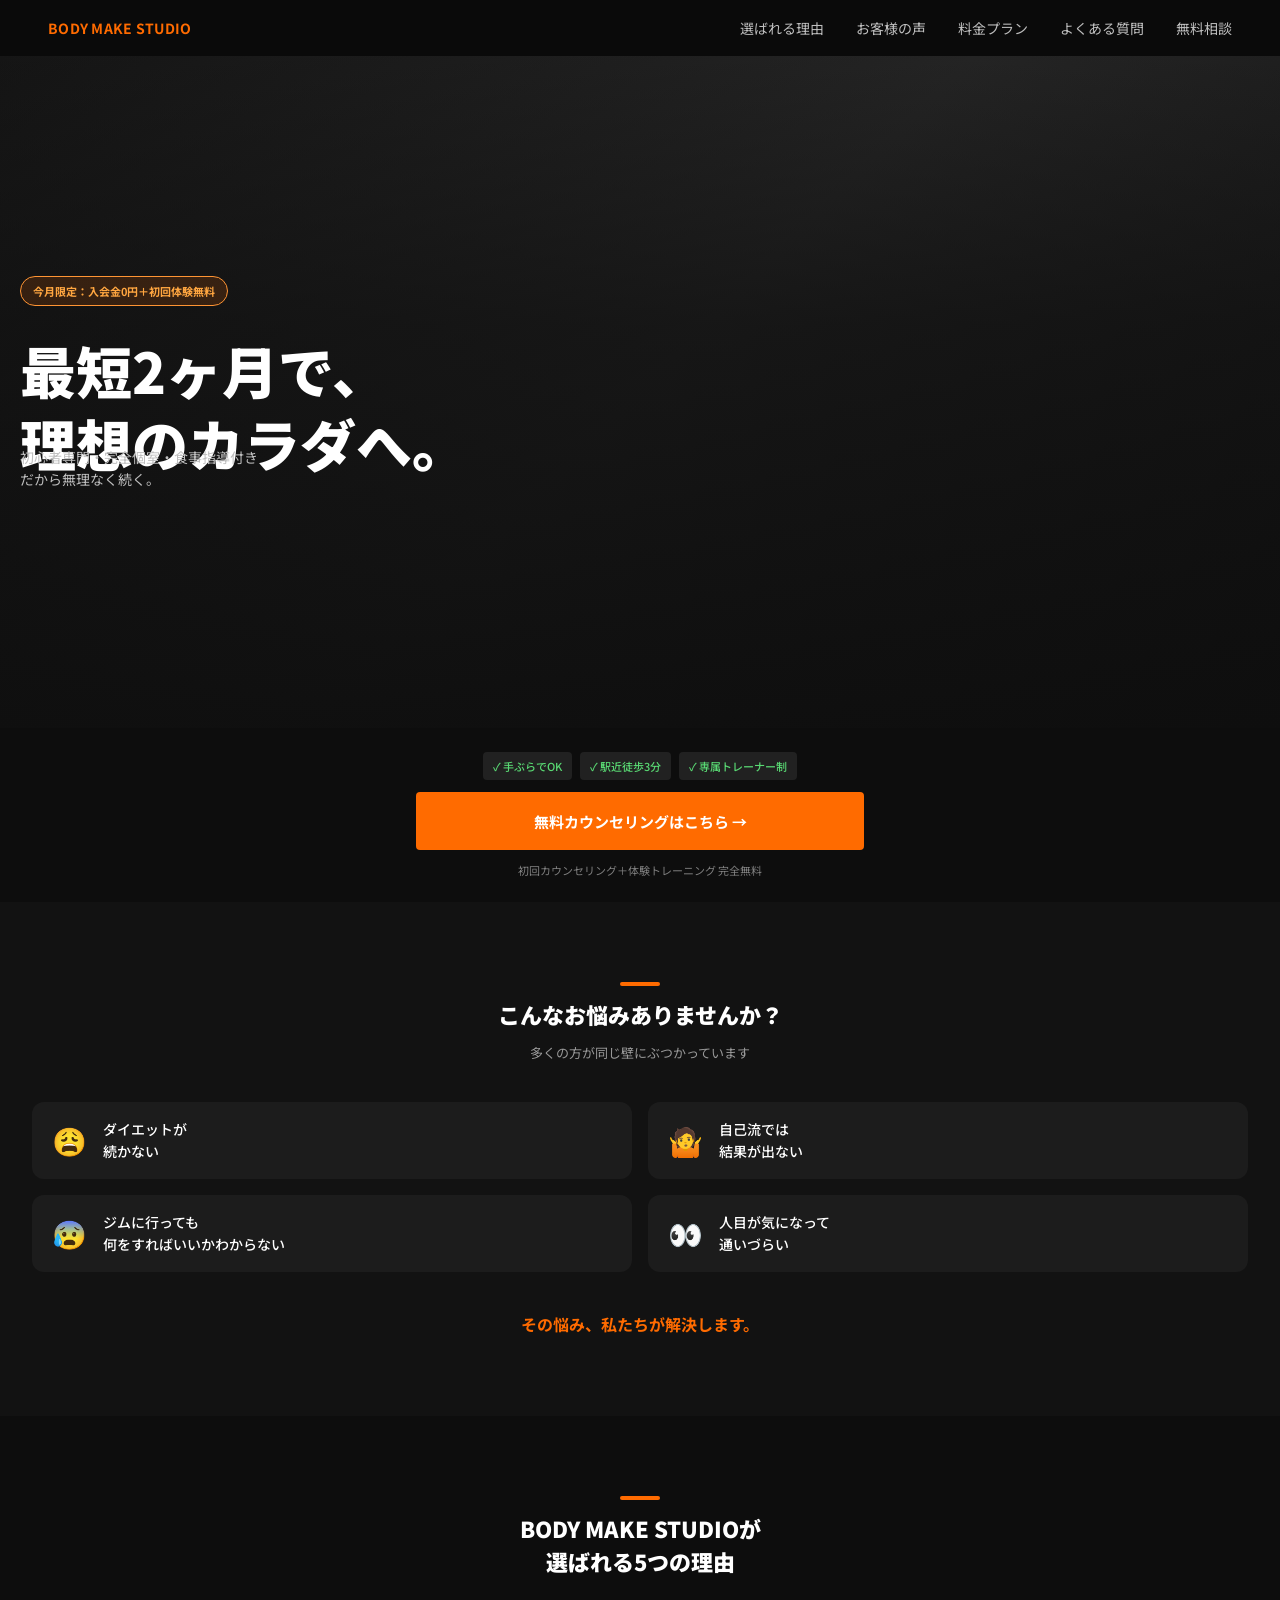
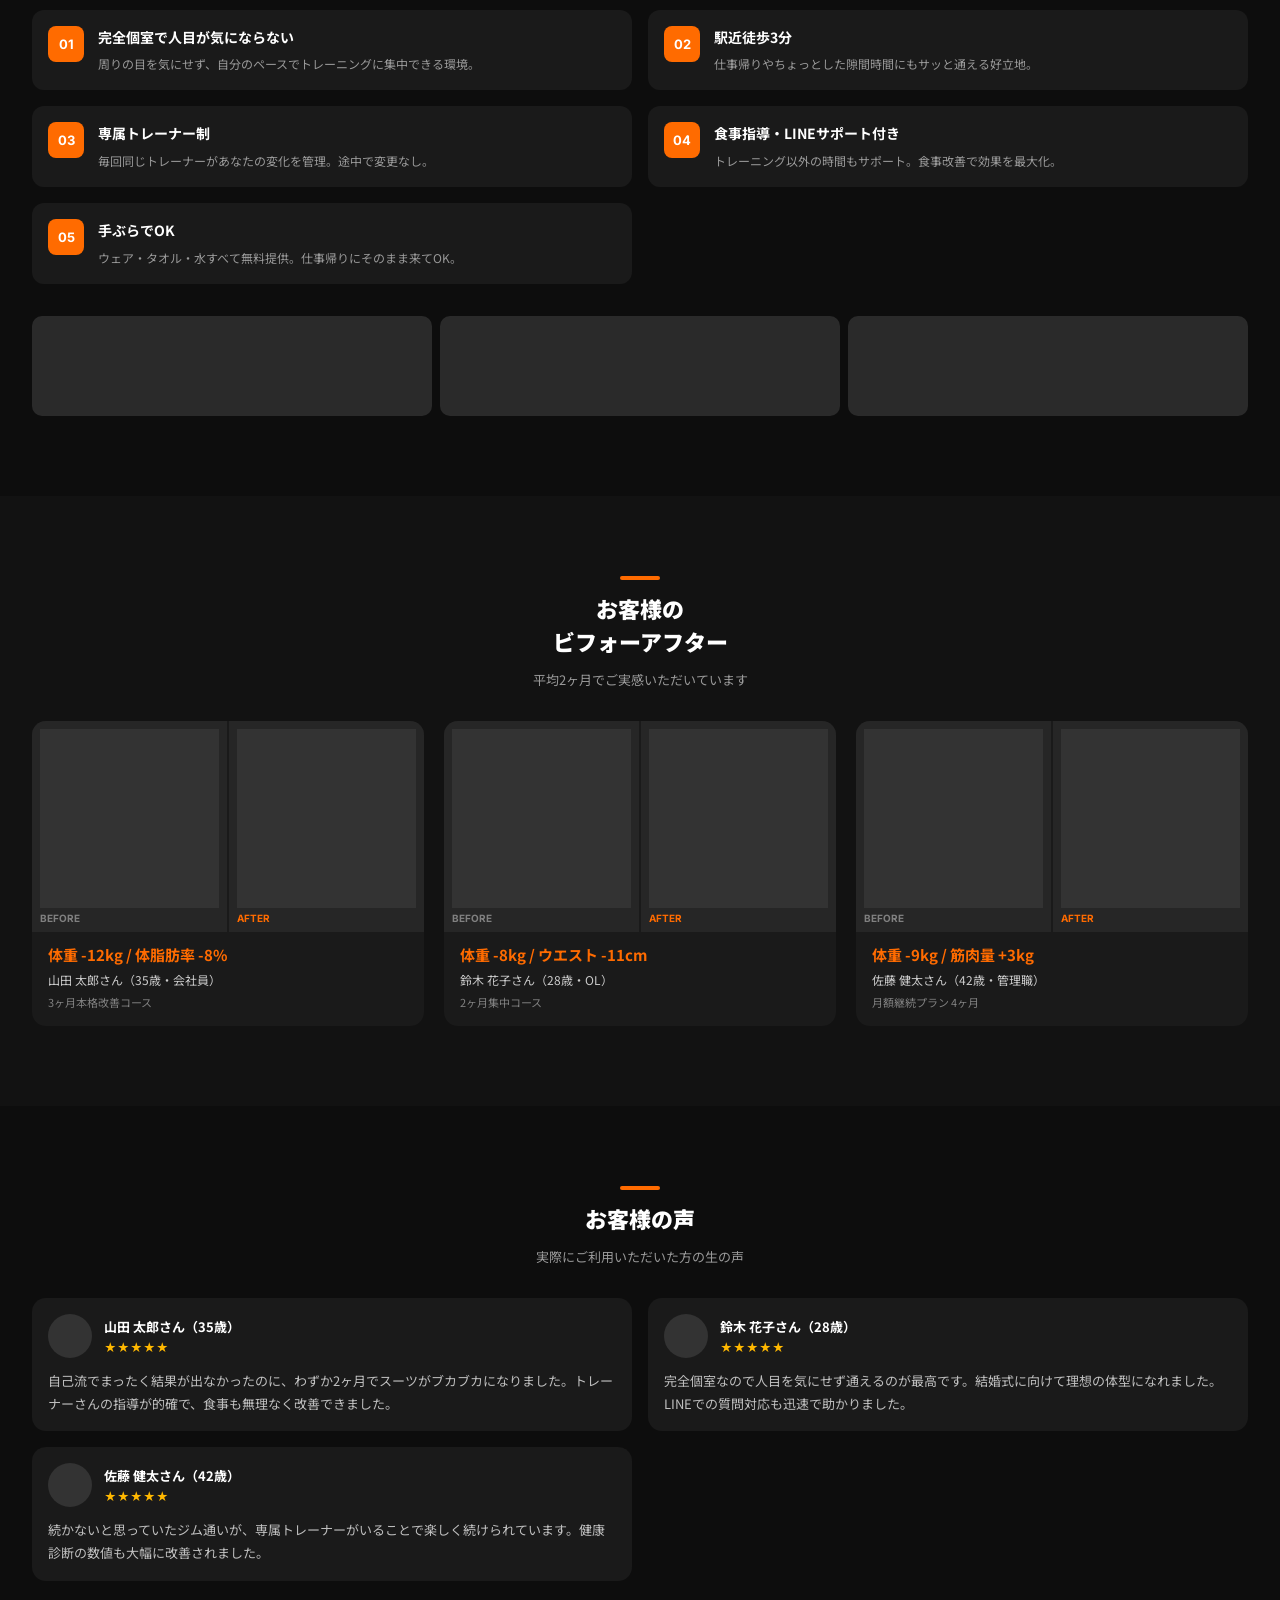
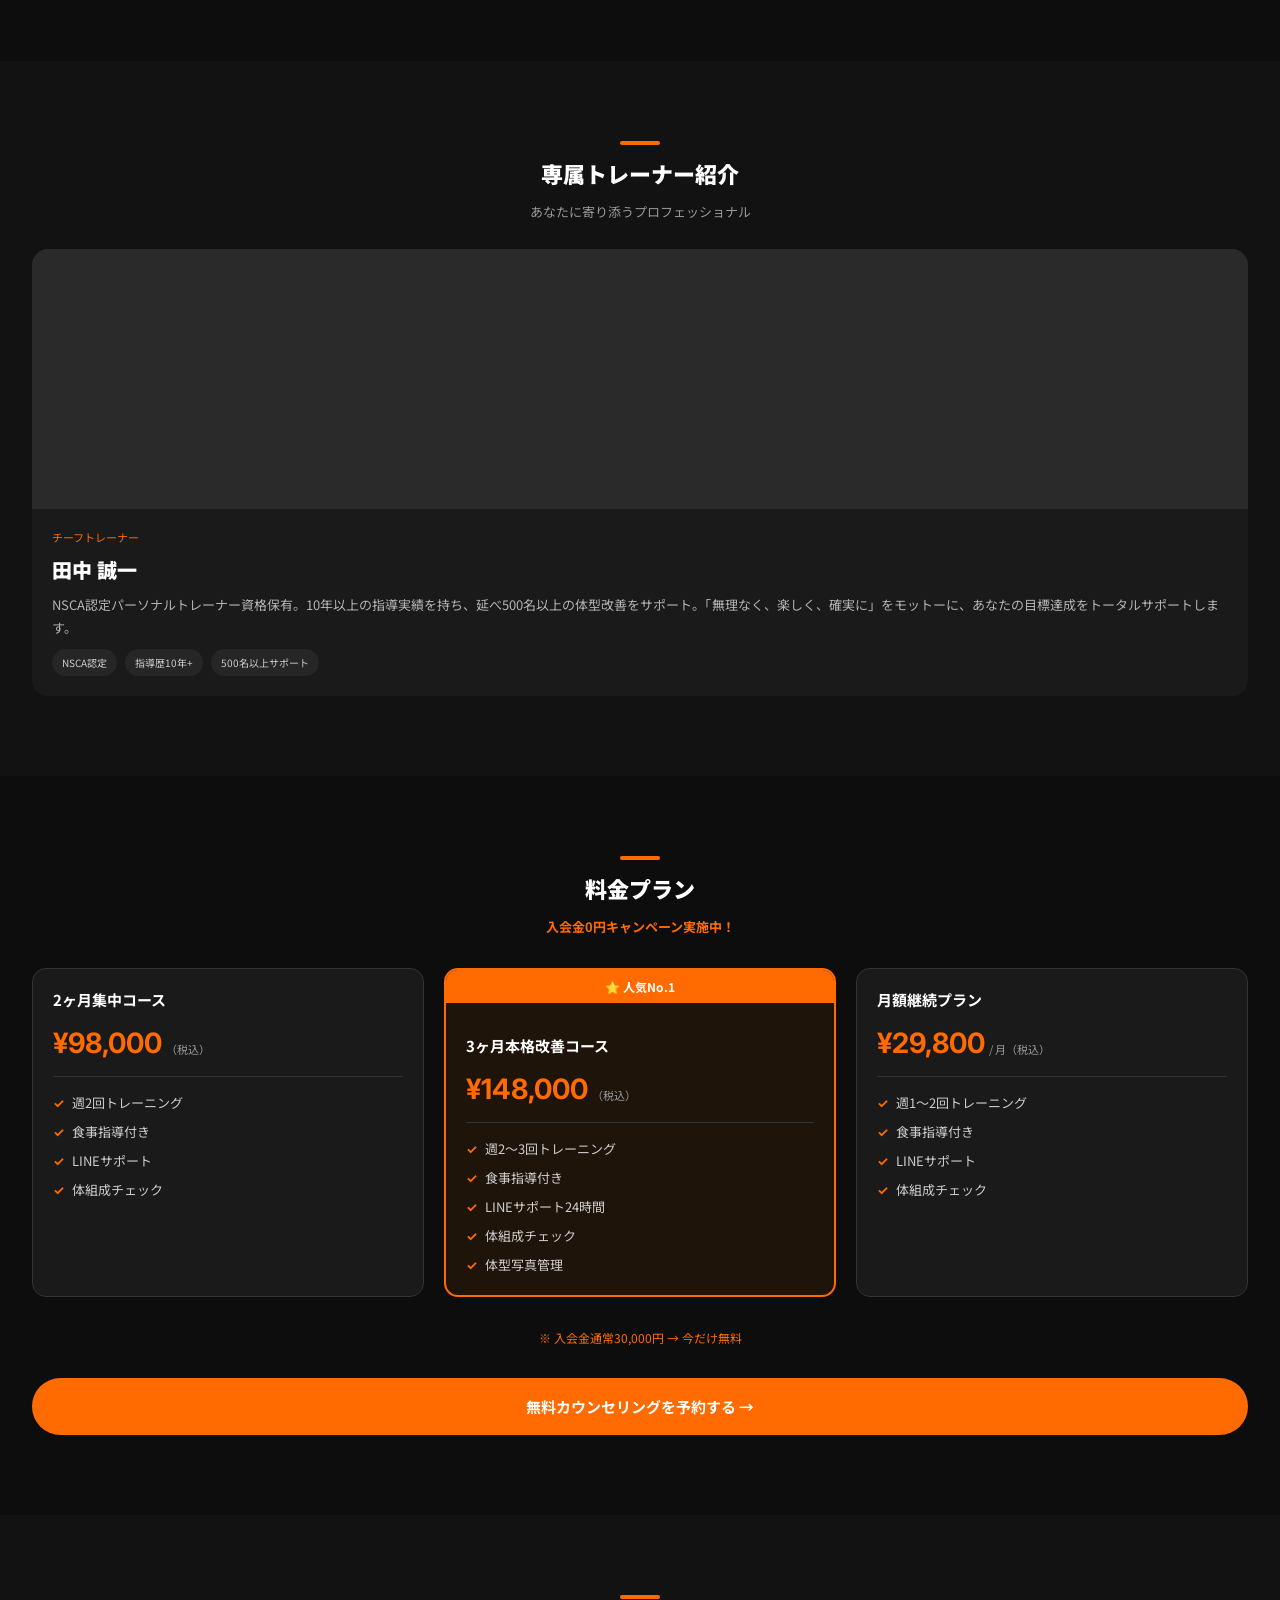
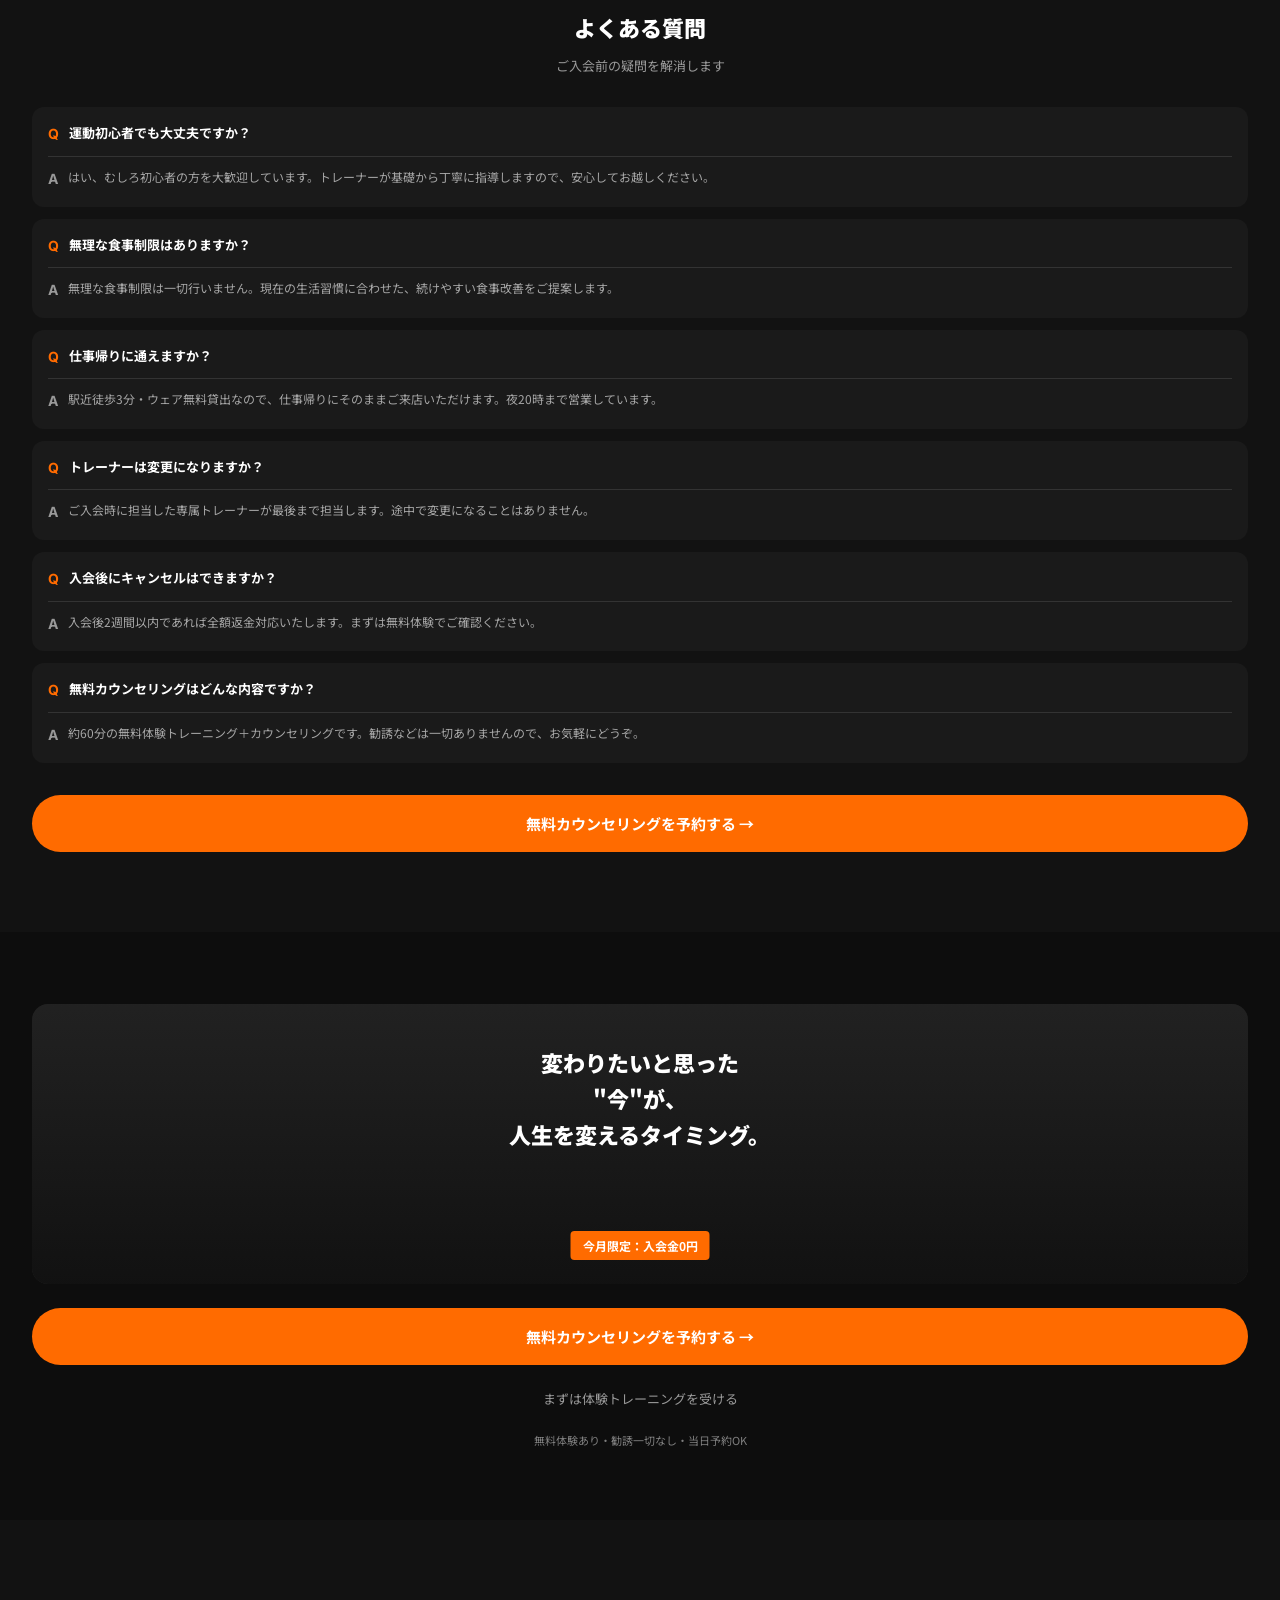
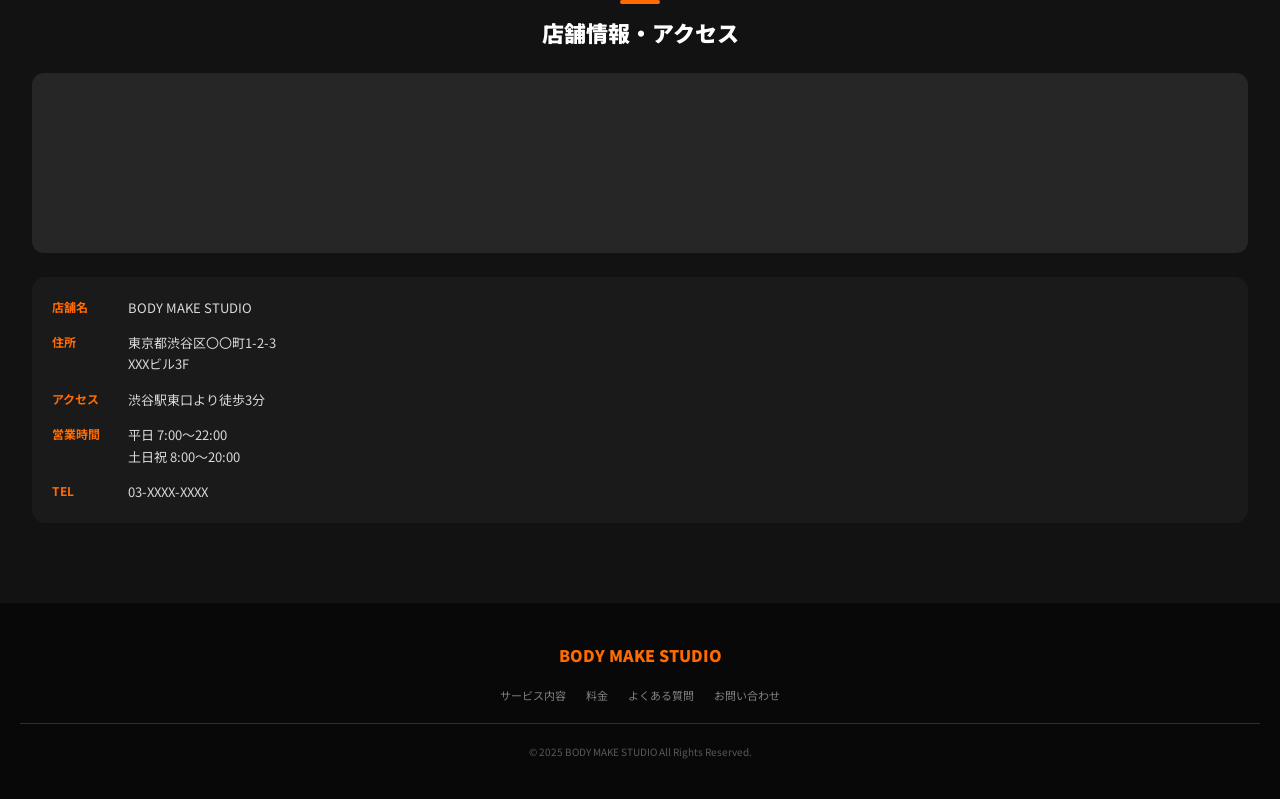
==== index.html @ 0d70e22b "新しく追加" ====
<!DOCTYPE html>
<html lang="ja">
<head>
  <meta charset="UTF-8">
  <meta name="viewport" content="width=device-width, initial-scale=1.0">
  <title>BODY MAKE STUDIO | パーソナルジム – 最短2ヶ月で理想のカラダへ</title>
  <meta name="description" content="初心者専門・完全個室パーソナルジム。最短2ヶ月で理想のカラダへ。専属トレーナー制・食事指導付き・手ぶらでOK。無料カウンセリング実施中。">
  <link rel="preconnect" href="https://fonts.googleapis.com">
  <link rel="preconnect" href="https://fonts.gstatic.com" crossorigin>
  <link href="https://fonts.googleapis.com/css2?family=Inter:wght@400;700&family=Noto+Sans+JP:wght@400;500;700;900&display=swap" rel="stylesheet">
  <link rel="stylesheet" href="css/style.css">
</head>
<body>

  <!-- ========== Header ========== -->
  <header class="header">
    <p class="header__logo">BODY MAKE STUDIO</p>
    <button class="header__hamburger js-hamburger" aria-label="メニューを開く" aria-expanded="false" aria-controls="header-nav">
      <span class="header__hamburger-line"></span>
      <span class="header__hamburger-line"></span>
      <span class="header__hamburger-line"></span>
    </button>
    <nav class="header__nav js-nav" id="header-nav" aria-label="サイトナビゲーション">
      <ul class="header__nav-list">
        <li class="header__nav-item"><a href="#reason">選ばれる理由</a></li>
        <li class="header__nav-item"><a href="#review">お客様の声</a></li>
        <li class="header__nav-item"><a href="#pricing">料金プラン</a></li>
        <li class="header__nav-item"><a href="#faq">よくある質問</a></li>
        <li class="header__nav-item"><a href="counseling.html">無料相談</a></li>
      </ul>
    </nav>
  </header>

  <main class="main">

    <!-- ========== Section 01: Hero ========== -->
    <section class="hero" aria-label="ファーストビュー">
      <div class="hero__bg hero__bg--placeholder" role="img" aria-label="トレーニング風景"></div>
      <div class="hero__overlay" aria-hidden="true"></div>
      <p class="hero__badge">
        <span class="hero__badge-text">今月限定：入会金0円＋初回体験無料</span>
      </p>
      <h1 class="hero__title">最短2ヶ月で、<br>理想のカラダへ。</h1>
      <p class="hero__subtitle">初心者専門・完全個室・食事指導付き<br>だから無理なく続く。</p>
    </section>

    <!-- Hero CTA Block -->
    <div class="hero-cta">
      <ul class="hero-cta__tags" aria-label="当ジムの特徴">
        <li class="hero-cta__tag">✓ 手ぶらでOK</li>
        <li class="hero-cta__tag">✓ 駅近徒歩3分</li>
        <li class="hero-cta__tag">✓ 専属トレーナー制</li>
      </ul>
      <a href="counseling.html" class="hero-cta__btn">無料カウンセリングはこちら →</a>
      <p class="hero-cta__note">初回カウンセリング＋体験トレーニング 完全無料</p>
    </div>

    <!-- ========== Section 02: 悩み訴求 ========== -->
    <section class="pain" id="pain" aria-labelledby="pain-title">
      <div class="section-head">
        <div class="section-head__bar" aria-hidden="true"></div>
        <h2 class="section-head__title" id="pain-title">こんなお悩みありませんか？</h2>
        <p class="section-head__subtitle">多くの方が同じ壁にぶつかっています</p>
      </div>
      <ul class="pain__cards">
        <li class="pain-card">
          <span class="pain-card__emoji" aria-hidden="true">😩</span>
          <p class="pain-card__text">ダイエットが<br>続かない</p>
        </li>
        <li class="pain-card">
          <span class="pain-card__emoji" aria-hidden="true">🤷</span>
          <p class="pain-card__text">自己流では<br>結果が出ない</p>
        </li>
        <li class="pain-card">
          <span class="pain-card__emoji" aria-hidden="true">😰</span>
          <p class="pain-card__text">ジムに行っても<br>何をすればいいかわからない</p>
        </li>
        <li class="pain-card">
          <span class="pain-card__emoji" aria-hidden="true">👀</span>
          <p class="pain-card__text">人目が気になって<br>通いづらい</p>
        </li>
      </ul>
      <p class="pain__conclusion">その悩み、私たちが解決します。</p>
    </section>

    <!-- ========== Section 03: 選ばれる理由 ========== -->
    <section class="reason" id="reason" aria-labelledby="reason-title">
      <div class="section-head">
        <div class="section-head__bar" aria-hidden="true"></div>
        <h2 class="section-head__title" id="reason-title">BODY MAKE STUDIOが<br>選ばれる5つの理由</h2>
      </div>
      <ol class="reason__cards">
        <li class="reason-card">
          <div class="reason-card__num" aria-hidden="true">
            <span class="reason-card__num-text">01</span>
          </div>
          <div class="reason-card__content">
            <h3 class="reason-card__title">完全個室で人目が気にならない</h3>
            <p class="reason-card__desc">周りの目を気にせず、自分のペースでトレーニングに集中できる環境。</p>
          </div>
        </li>
        <li class="reason-card">
          <div class="reason-card__num" aria-hidden="true">
            <span class="reason-card__num-text">02</span>
          </div>
          <div class="reason-card__content">
            <h3 class="reason-card__title">駅近徒歩3分</h3>
            <p class="reason-card__desc">仕事帰りやちょっとした隙間時間にもサッと通える好立地。</p>
          </div>
        </li>
        <li class="reason-card">
          <div class="reason-card__num" aria-hidden="true">
            <span class="reason-card__num-text">03</span>
          </div>
          <div class="reason-card__content">
            <h3 class="reason-card__title">専属トレーナー制</h3>
            <p class="reason-card__desc">毎回同じトレーナーがあなたの変化を管理。途中で変更なし。</p>
          </div>
        </li>
        <li class="reason-card">
          <div class="reason-card__num" aria-hidden="true">
            <span class="reason-card__num-text">04</span>
          </div>
          <div class="reason-card__content">
            <h3 class="reason-card__title">食事指導・LINEサポート付き</h3>
            <p class="reason-card__desc">トレーニング以外の時間もサポート。食事改善で効果を最大化。</p>
          </div>
        </li>
        <li class="reason-card">
          <div class="reason-card__num" aria-hidden="true">
            <span class="reason-card__num-text">05</span>
          </div>
          <div class="reason-card__content">
            <h3 class="reason-card__title">手ぶらでOK</h3>
            <p class="reason-card__desc">ウェア・タオル・水すべて無料提供。仕事帰りにそのまま来てOK。</p>
          </div>
        </li>
      </ol>
      <div class="reason__photos" aria-label="店内写真">
        <div class="reason__photo" role="img" aria-label="トレーニングルーム1"></div>
        <div class="reason__photo" role="img" aria-label="トレーニングルーム2"></div>
        <div class="reason__photo" role="img" aria-label="トレーニングルーム3"></div>
      </div>
    </section>

    <!-- ========== Section 04: ビフォーアフター ========== -->
    <section class="ba" id="before-after" aria-labelledby="ba-title">
      <div class="section-head">
        <div class="section-head__bar" aria-hidden="true"></div>
        <h2 class="section-head__title" id="ba-title">お客様の<br>ビフォーアフター</h2>
        <p class="section-head__subtitle">平均2ヶ月でご実感いただいています</p>
      </div>
      <ul class="ba__cards">
        <li class="ba-card">
          <div class="ba-card__images">
            <div class="ba-card__side">
              <div class="ba-card__img-placeholder" role="img" aria-label="山田さん Before"></div>
              <p class="ba-card__label ba-card__label--before">BEFORE</p>
            </div>
            <div class="ba-card__side">
              <div class="ba-card__img-placeholder" role="img" aria-label="山田さん After"></div>
              <p class="ba-card__label ba-card__label--after">AFTER</p>
            </div>
          </div>
          <div class="ba-card__info">
            <p class="ba-card__result">体重 -12kg / 体脂肪率 -8%</p>
            <p class="ba-card__name">山田 太郎さん（35歳・会社員）</p>
            <p class="ba-card__course">3ヶ月本格改善コース</p>
          </div>
        </li>
        <li class="ba-card">
          <div class="ba-card__images">
            <div class="ba-card__side">
              <div class="ba-card__img-placeholder" role="img" aria-label="鈴木さん Before"></div>
              <p class="ba-card__label ba-card__label--before">BEFORE</p>
            </div>
            <div class="ba-card__side">
              <div class="ba-card__img-placeholder" role="img" aria-label="鈴木さん After"></div>
              <p class="ba-card__label ba-card__label--after">AFTER</p>
            </div>
          </div>
          <div class="ba-card__info">
            <p class="ba-card__result">体重 -8kg / ウエスト -11cm</p>
            <p class="ba-card__name">鈴木 花子さん（28歳・OL）</p>
            <p class="ba-card__course">2ヶ月集中コース</p>
          </div>
        </li>
        <li class="ba-card">
          <div class="ba-card__images">
            <div class="ba-card__side">
              <div class="ba-card__img-placeholder" role="img" aria-label="佐藤さん Before"></div>
              <p class="ba-card__label ba-card__label--before">BEFORE</p>
            </div>
            <div class="ba-card__side">
              <div class="ba-card__img-placeholder" role="img" aria-label="佐藤さん After"></div>
              <p class="ba-card__label ba-card__label--after">AFTER</p>
            </div>
          </div>
          <div class="ba-card__info">
            <p class="ba-card__result">体重 -9kg / 筋肉量 +3kg</p>
            <p class="ba-card__name">佐藤 健太さん（42歳・管理職）</p>
            <p class="ba-card__course">月額継続プラン 4ヶ月</p>
          </div>
        </li>
      </ul>
    </section>

    <!-- ========== Section 05: お客様の声 ========== -->
    <section class="review" id="review" aria-labelledby="review-title">
      <div class="section-head">
        <div class="section-head__bar" aria-hidden="true"></div>
        <h2 class="section-head__title" id="review-title">お客様の声</h2>
        <p class="section-head__subtitle">実際にご利用いただいた方の生の声</p>
      </div>
      <ul class="review__cards">
        <li class="review-card">
          <div class="review-card__author">
            <div class="review-card__avatar" role="img" aria-label="山田さんのアバター"></div>
            <div class="review-card__name-col">
              <p class="review-card__name">山田 太郎さん（35歳）</p>
              <p class="review-card__stars" aria-label="評価5つ星">★★★★★</p>
            </div>
          </div>
          <p class="review-card__text">自己流でまったく結果が出なかったのに、わずか2ヶ月でスーツがブカブカになりました。トレーナーさんの指導が的確で、食事も無理なく改善できました。</p>
        </li>
        <li class="review-card">
          <div class="review-card__author">
            <div class="review-card__avatar" role="img" aria-label="鈴木さんのアバター"></div>
            <div class="review-card__name-col">
              <p class="review-card__name">鈴木 花子さん（28歳）</p>
              <p class="review-card__stars" aria-label="評価5つ星">★★★★★</p>
            </div>
          </div>
          <p class="review-card__text">完全個室なので人目を気にせず通えるのが最高です。結婚式に向けて理想の体型になれました。LINEでの質問対応も迅速で助かりました。</p>
        </li>
        <li class="review-card">
          <div class="review-card__author">
            <div class="review-card__avatar" role="img" aria-label="佐藤さんのアバター"></div>
            <div class="review-card__name-col">
              <p class="review-card__name">佐藤 健太さん（42歳）</p>
              <p class="review-card__stars" aria-label="評価5つ星">★★★★★</p>
            </div>
          </div>
          <p class="review-card__text">続かないと思っていたジム通いが、専属トレーナーがいることで楽しく続けられています。健康診断の数値も大幅に改善されました。</p>
        </li>
      </ul>
    </section>

    <!-- ========== Section 06: トレーナー紹介 ========== -->
    <section class="trainer" id="trainer" aria-labelledby="trainer-title">
      <div class="section-head">
        <div class="section-head__bar" aria-hidden="true"></div>
        <h2 class="section-head__title" id="trainer-title">専属トレーナー紹介</h2>
        <p class="section-head__subtitle">あなたに寄り添うプロフェッショナル</p>
      </div>
      <div class="trainer-card">
        <div class="trainer-card__photo" role="img" aria-label="チーフトレーナー田中誠一の写真"></div>
        <div class="trainer-card__info">
          <p class="trainer-card__role">チーフトレーナー</p>
          <p class="trainer-card__name">田中 誠一</p>
          <p class="trainer-card__bio">NSCA認定パーソナルトレーナー資格保有。10年以上の指導実績を持ち、延べ500名以上の体型改善をサポート。「無理なく、楽しく、確実に」をモットーに、あなたの目標達成をトータルサポートします。</p>
          <div class="trainer-card__badges">
            <span class="trainer-card__badge">NSCA認定</span>
            <span class="trainer-card__badge">指導歴10年+</span>
            <span class="trainer-card__badge">500名以上サポート</span>
          </div>
        </div>
      </div>
    </section>

    <!-- ========== Section 07: 料金プラン ========== -->
    <section class="pricing" id="pricing" aria-labelledby="pricing-title">
      <div class="section-head">
        <div class="section-head__bar" aria-hidden="true"></div>
        <h2 class="section-head__title" id="pricing-title">料金プラン</h2>
        <p class="section-head__subtitle" style="color: var(--color-accent); font-weight: 700;">入会金0円キャンペーン実施中！</p>
      </div>
      <div class="pricing__plans">

        <article class="plan-card">
          <h3 class="plan-card__title">2ヶ月集中コース</h3>
          <div class="plan-card__price-row">
            <p class="plan-card__price">¥98,000</p>
            <p class="plan-card__price-note">（税込）</p>
          </div>
          <div class="plan-card__divider" aria-hidden="true"></div>
          <ul class="plan-card__features">
            <li class="plan-card__feature">
              <span class="plan-card__feature-check" aria-hidden="true">✓</span>
              <span class="plan-card__feature-text">週2回トレーニング</span>
            </li>
            <li class="plan-card__feature">
              <span class="plan-card__feature-check" aria-hidden="true">✓</span>
              <span class="plan-card__feature-text">食事指導付き</span>
            </li>
            <li class="plan-card__feature">
              <span class="plan-card__feature-check" aria-hidden="true">✓</span>
              <span class="plan-card__feature-text">LINEサポート</span>
            </li>
            <li class="plan-card__feature">
              <span class="plan-card__feature-check" aria-hidden="true">✓</span>
              <span class="plan-card__feature-text">体組成チェック</span>
            </li>
          </ul>
        </article>

        <article class="plan-card plan-card--popular">
          <div class="plan-card__popular-badge" aria-label="人気No.1プラン">
            <p class="plan-card__popular-badge-text">⭐ 人気No.1</p>
          </div>
          <h3 class="plan-card__title">3ヶ月本格改善コース</h3>
          <div class="plan-card__price-row">
            <p class="plan-card__price">¥148,000</p>
            <p class="plan-card__price-note">（税込）</p>
          </div>
          <div class="plan-card__divider" aria-hidden="true"></div>
          <ul class="plan-card__features">
            <li class="plan-card__feature">
              <span class="plan-card__feature-check" aria-hidden="true">✓</span>
              <span class="plan-card__feature-text">週2〜3回トレーニング</span>
            </li>
            <li class="plan-card__feature">
              <span class="plan-card__feature-check" aria-hidden="true">✓</span>
              <span class="plan-card__feature-text">食事指導付き</span>
            </li>
            <li class="plan-card__feature">
              <span class="plan-card__feature-check" aria-hidden="true">✓</span>
              <span class="plan-card__feature-text">LINEサポート24時間</span>
            </li>
            <li class="plan-card__feature">
              <span class="plan-card__feature-check" aria-hidden="true">✓</span>
              <span class="plan-card__feature-text">体組成チェック</span>
            </li>
            <li class="plan-card__feature">
              <span class="plan-card__feature-check" aria-hidden="true">✓</span>
              <span class="plan-card__feature-text">体型写真管理</span>
            </li>
          </ul>
        </article>

        <article class="plan-card">
          <h3 class="plan-card__title">月額継続プラン</h3>
          <div class="plan-card__price-row">
            <p class="plan-card__price">¥29,800</p>
            <p class="plan-card__price-note">/ 月（税込）</p>
          </div>
          <div class="plan-card__divider" aria-hidden="true"></div>
          <ul class="plan-card__features">
            <li class="plan-card__feature">
              <span class="plan-card__feature-check" aria-hidden="true">✓</span>
              <span class="plan-card__feature-text">週1〜2回トレーニング</span>
            </li>
            <li class="plan-card__feature">
              <span class="plan-card__feature-check" aria-hidden="true">✓</span>
              <span class="plan-card__feature-text">食事指導付き</span>
            </li>
            <li class="plan-card__feature">
              <span class="plan-card__feature-check" aria-hidden="true">✓</span>
              <span class="plan-card__feature-text">LINEサポート</span>
            </li>
            <li class="plan-card__feature">
              <span class="plan-card__feature-check" aria-hidden="true">✓</span>
              <span class="plan-card__feature-text">体組成チェック</span>
            </li>
          </ul>
        </article>

      </div>
      <p class="pricing__note">※ 入会金通常30,000円 → 今だけ無料</p>
      <a href="counseling.html" class="btn-cta pricing__cta">無料カウンセリングを予約する →</a>
    </section>

    <!-- ========== Section 08: FAQ ========== -->
    <section class="faq" id="faq" aria-labelledby="faq-title">
      <div class="section-head">
        <div class="section-head__bar" aria-hidden="true"></div>
        <h2 class="section-head__title" id="faq-title">よくある質問</h2>
        <p class="section-head__subtitle">ご入会前の疑問を解消します</p>
      </div>
      <dl class="faq__list">
        <div class="faq-item">
          <dt class="faq-item__q-row">
            <span class="faq-item__q-label" aria-hidden="true">Q</span>
            <span class="faq-item__q-text">運動初心者でも大丈夫ですか？</span>
          </dt>
          <div class="faq-item__divider" aria-hidden="true"></div>
          <dd class="faq-item__a-row">
            <span class="faq-item__a-label" aria-hidden="true">A</span>
            <span class="faq-item__a-text">はい、むしろ初心者の方を大歓迎しています。トレーナーが基礎から丁寧に指導しますので、安心してお越しください。</span>
          </dd>
        </div>
        <div class="faq-item">
          <dt class="faq-item__q-row">
            <span class="faq-item__q-label" aria-hidden="true">Q</span>
            <span class="faq-item__q-text">無理な食事制限はありますか？</span>
          </dt>
          <div class="faq-item__divider" aria-hidden="true"></div>
          <dd class="faq-item__a-row">
            <span class="faq-item__a-label" aria-hidden="true">A</span>
            <span class="faq-item__a-text">無理な食事制限は一切行いません。現在の生活習慣に合わせた、続けやすい食事改善をご提案します。</span>
          </dd>
        </div>
        <div class="faq-item">
          <dt class="faq-item__q-row">
            <span class="faq-item__q-label" aria-hidden="true">Q</span>
            <span class="faq-item__q-text">仕事帰りに通えますか？</span>
          </dt>
          <div class="faq-item__divider" aria-hidden="true"></div>
          <dd class="faq-item__a-row">
            <span class="faq-item__a-label" aria-hidden="true">A</span>
            <span class="faq-item__a-text">駅近徒歩3分・ウェア無料貸出なので、仕事帰りにそのままご来店いただけます。夜20時まで営業しています。</span>
          </dd>
        </div>
        <div class="faq-item">
          <dt class="faq-item__q-row">
            <span class="faq-item__q-label" aria-hidden="true">Q</span>
            <span class="faq-item__q-text">トレーナーは変更になりますか？</span>
          </dt>
          <div class="faq-item__divider" aria-hidden="true"></div>
          <dd class="faq-item__a-row">
            <span class="faq-item__a-label" aria-hidden="true">A</span>
            <span class="faq-item__a-text">ご入会時に担当した専属トレーナーが最後まで担当します。途中で変更になることはありません。</span>
          </dd>
        </div>
        <div class="faq-item">
          <dt class="faq-item__q-row">
            <span class="faq-item__q-label" aria-hidden="true">Q</span>
            <span class="faq-item__q-text">入会後にキャンセルはできますか？</span>
          </dt>
          <div class="faq-item__divider" aria-hidden="true"></div>
          <dd class="faq-item__a-row">
            <span class="faq-item__a-label" aria-hidden="true">A</span>
            <span class="faq-item__a-text">入会後2週間以内であれば全額返金対応いたします。まずは無料体験でご確認ください。</span>
          </dd>
        </div>
        <div class="faq-item">
          <dt class="faq-item__q-row">
            <span class="faq-item__q-label" aria-hidden="true">Q</span>
            <span class="faq-item__q-text">無料カウンセリングはどんな内容ですか？</span>
          </dt>
          <div class="faq-item__divider" aria-hidden="true"></div>
          <dd class="faq-item__a-row">
            <span class="faq-item__a-label" aria-hidden="true">A</span>
            <span class="faq-item__a-text">約60分の無料体験トレーニング＋カウンセリングです。勧誘などは一切ありませんので、お気軽にどうぞ。</span>
          </dd>
        </div>
      </dl>
      <a href="counseling.html" class="btn-cta faq__cta">無料カウンセリングを予約する →</a>
    </section>

    <!-- ========== Section 09: 最終CTA ========== -->
    <section class="final-cta" aria-label="最終CTA">
      <div class="final-cta__bg">
        <div class="final-cta__bg-overlay" aria-hidden="true"></div>
        <h2 class="final-cta__headline">変わりたいと思った<br>"今"が、<br>人生を変えるタイミング。</h2>
        <p class="final-cta__urgency">今月限定：入会金0円</p>
      </div>
      <a href="counseling.html" class="btn-cta">無料カウンセリングを予約する →</a>
      <p class="final-cta__sub">まずは体験トレーニングを受ける</p>
      <p class="final-cta__note">無料体験あり・勧誘一切なし・当日予約OK</p>
    </section>

    <!-- ========== Section 10: 店舗情報 ========== -->
    <section class="store" id="access" aria-labelledby="store-title">
      <div class="section-head">
        <div class="section-head__bar" aria-hidden="true"></div>
        <h2 class="section-head__title" id="store-title">店舗情報・アクセス</h2>
      </div>
      <div class="store__map" role="img" aria-label="地図（準備中）"></div>
      <dl class="store__info-card">
        <div class="store__info-row">
          <dt class="store__info-label">店舗名</dt>
          <dd class="store__info-value">BODY MAKE STUDIO</dd>
        </div>
        <div class="store__info-row">
          <dt class="store__info-label">住所</dt>
          <dd class="store__info-value">東京都渋谷区〇〇町1-2-3<br>XXXビル3F</dd>
        </div>
        <div class="store__info-row">
          <dt class="store__info-label">アクセス</dt>
          <dd class="store__info-value">渋谷駅東口より徒歩3分</dd>
        </div>
        <div class="store__info-row">
          <dt class="store__info-label">営業時間</dt>
          <dd class="store__info-value">平日 7:00〜22:00<br>土日祝 8:00〜20:00</dd>
        </div>
        <div class="store__info-row">
          <dt class="store__info-label">TEL</dt>
          <dd class="store__info-value"><a href="tel:03XXXXXXXX" style="color: inherit;">03-XXXX-XXXX</a></dd>
        </div>
      </dl>
    </section>

  </main>

  <!-- ========== Footer ========== -->
  <footer class="footer">
    <p class="footer__logo">BODY MAKE STUDIO</p>
    <nav class="footer__nav" aria-label="フッターナビゲーション">
      <a href="#reason" class="footer__nav-item">サービス内容</a>
      <a href="#pricing" class="footer__nav-item">料金</a>
      <a href="#faq" class="footer__nav-item">よくある質問</a>
      <a href="counseling.html" class="footer__nav-item">お問い合わせ</a>
    </nav>
    <div class="footer__divider" aria-hidden="true"></div>
    <p class="footer__copy">© 2025 BODY MAKE STUDIO All Rights Reserved.</p>
  </footer>

  <!-- Floating CTA (SP only) -->
  <div class="floating-cta" aria-label="無料カウンセリング予約">
    <a href="counseling.html" class="floating-cta__btn">無料カウンセリングを予約する →</a>
    <p class="floating-cta__note">完全無料・勧誘なし・当日予約OK</p>
  </div>

  <script src="js/main.js"></script>
</body>
</html>
---- css/style.css ----
@import url('https://fonts.googleapis.com/css2?family=Inter:wght@400;700&family=Noto+Sans+JP:wght@400;500;700;900&display=swap');

/* ========================================
   Variables
======================================== */
:root {
  --color-bg-primary: #121212;
  --color-bg-secondary: #0d0d0d;
  --color-bg-header: #0a0a0a;
  --color-bg-card: #1a1a1a;
  --color-bg-card-alt: #1c1c1c;
  --color-accent: #ff6b00;
  --color-accent-hover: #e55f00;
  --color-accent-light: #ff9433;
  --color-accent-pale: rgba(255, 107, 0, 0.15);
  --color-text-primary: #ffffff;
  --color-text-secondary: #bfbfbf;
  --color-text-muted: #999999;
  --color-text-dark: #808080;
  --color-text-accent-warm: #ffa640;
  --color-success: #59d973;
  --color-star: #ffb800;
  --color-border: #333333;
  --color-border-subtle: #2e2e2e;

  --font-ja: 'Noto Sans JP', sans-serif;
  --font-en: 'Inter', sans-serif;

  --radius-sm: 4px;
  --radius-md: 8px;
  --radius-lg: 12px;
  --radius-xl: 14px;
  --radius-2xl: 16px;
  --radius-full: 50px;

  --section-py: 4rem;
  --section-px: 1.25rem;
}

/* ========================================
   Reset & Base
======================================== */
*, *::before, *::after {
  box-sizing: border-box;
  margin: 0;
  padding: 0;
}

html {
  font-size: 16px;
  scroll-behavior: smooth;
}

body {
  font-family: var(--font-ja);
  background-color: var(--color-bg-primary);
  color: var(--color-text-primary);
  -webkit-font-smoothing: antialiased;
  overflow-x: hidden;
  /* room for floating CTA on mobile */
  padding-bottom: 5rem;
}

img {
  max-width: 100%;
  height: auto;
  display: block;
}

a {
  color: inherit;
  text-decoration: none;
}

ul, ol {
  list-style: none;
}

/* ========================================
   Section Head (共通)
======================================== */
.section-head {
  display: flex;
  flex-direction: column;
  align-items: center;
  gap: 0.75rem;
  text-align: center;
  width: 100%;
}

.section-head__bar {
  width: 2.5rem;
  height: 4px;
  background-color: var(--color-accent);
  border-radius: 2px;
}

.section-head__title {
  font-size: 1.375rem;
  font-weight: 900;
  color: var(--color-text-primary);
  line-height: 1.5;
}

.section-head__subtitle {
  font-size: 0.8125rem;
  font-weight: 400;
  color: var(--color-text-muted);
}

/* ========================================
   CTA Button (共通)
======================================== */
.btn-cta {
  display: flex;
  align-items: center;
  justify-content: center;
  width: 100%;
  padding: 1.125rem 1.25rem;
  background-color: var(--color-accent);
  border-radius: var(--radius-full);
  border: none;
  font-family: var(--font-ja);
  font-size: 0.9375rem;
  font-weight: 700;
  color: var(--color-text-primary);
  cursor: pointer;
  transition: background-color 0.2s;
  text-align: center;
}

.btn-cta:hover {
  background-color: var(--color-accent-hover);
}

/* ========================================
   Header
======================================== */
.header {
  position: fixed;
  top: 0;
  left: 0;
  width: 100%;
  height: 3.5rem;
  background-color: var(--color-bg-header);
  display: flex;
  align-items: center;
  justify-content: space-between;
  padding: 0 1.25rem;
  z-index: 100;
}

.header__logo {
  font-size: 0.875rem;
  font-weight: 700;
  color: var(--color-accent);
  letter-spacing: 0.02em;
}

.header__hamburger {
  display: flex;
  flex-direction: column;
  gap: 5px;
  cursor: pointer;
  background: none;
  border: none;
  padding: 0.25rem;
}

.header__hamburger-line {
  width: 1.375rem;
  height: 2px;
  background-color: #d9d9d9;
  border-radius: 1px;
  transition: transform 0.3s, opacity 0.3s;
  display: block;
}

.header__hamburger.is-open .header__hamburger-line:nth-child(1) {
  transform: translateY(7px) rotate(45deg);
}

.header__hamburger.is-open .header__hamburger-line:nth-child(2) {
  opacity: 0;
}

.header__hamburger.is-open .header__hamburger-line:nth-child(3) {
  transform: translateY(-7px) rotate(-45deg);
}

.header__nav {
  position: fixed;
  top: 3.5rem;
  left: 0;
  width: 100%;
  background-color: var(--color-bg-header);
  padding: 1.5rem 1.25rem;
  transform: translateY(-110%);
  transition: transform 0.3s ease;
  z-index: 99;
}

.header__nav.is-open {
  transform: translateY(0);
}

.header__nav-list {
  display: flex;
  flex-direction: column;
  gap: 0;
}

.header__nav-item a {
  font-size: 0.9375rem;
  color: var(--color-text-secondary);
  display: block;
  padding: 0.875rem 0;
  border-bottom: 1px solid var(--color-border);
}

/* ========================================
   Main offset
======================================== */
.main {
  padding-top: 3.5rem;
}

/* ========================================
   Hero
======================================== */
.hero {
  position: relative;
  height: 32.5rem;
  overflow: hidden;
}

.hero__bg {
  position: absolute;
  inset: 0;
  width: 100%;
  height: 100%;
  object-fit: cover;
}

.hero__bg--placeholder {
  background: linear-gradient(135deg, #1a1a1a 0%, #2d2d2d 50%, #1a1a1a 100%);
}

.hero__overlay {
  position: absolute;
  inset: 0;
  background: linear-gradient(
    to bottom,
    rgba(0, 0, 0, 0.2) 0%,
    rgba(13, 13, 13, 0.7) 40%,
    rgba(13, 13, 13, 0.92) 100%
  );
}

.hero__badge {
  position: absolute;
  top: 13.75rem;
  left: 1.25rem;
  display: inline-flex;
  align-items: center;
  padding: 0.375rem 0.75rem;
  background-color: var(--color-accent-pale);
  border: 1px solid var(--color-accent-light);
  border-radius: 100px;
}

.hero__badge-text {
  font-size: 0.6875rem;
  font-weight: 700;
  color: var(--color-text-accent-warm);
  white-space: nowrap;
}

.hero__title {
  position: absolute;
  top: 17.375rem;
  left: 1.25rem;
  font-size: 2.25rem;
  font-weight: 900;
  line-height: 1.3;
  color: var(--color-text-primary);
}

.hero__subtitle {
  position: absolute;
  top: 24.375rem;
  left: 1.25rem;
  font-size: 0.875rem;
  font-weight: 400;
  line-height: 1.6;
  color: #bfbfbf;
}

/* ========================================
   Hero CTA Block
======================================== */
.hero-cta {
  background-color: var(--color-bg-secondary);
  padding: 1.5rem 1.25rem;
  display: flex;
  flex-direction: column;
  align-items: center;
  gap: 0.75rem;
}

.hero-cta__tags {
  display: flex;
  gap: 0.5rem;
  flex-wrap: wrap;
  justify-content: center;
}

.hero-cta__tag {
  background-color: #212121;
  padding: 0.375rem 0.625rem;
  border-radius: var(--radius-sm);
  font-size: 0.6875rem;
  font-weight: 500;
  color: var(--color-success);
  white-space: nowrap;
}

.hero-cta__btn {
  display: flex;
  align-items: center;
  justify-content: center;
  width: 100%;
  height: 3.625rem;
  background-color: var(--color-accent);
  border-radius: var(--radius-sm);
  font-size: 0.9375rem;
  font-weight: 700;
  color: var(--color-text-primary);
  transition: background-color 0.2s;
}

.hero-cta__btn:hover {
  background-color: var(--color-accent-hover);
}

.hero-cta__note {
  font-size: 0.6875rem;
  font-weight: 400;
  color: var(--color-text-dark);
  text-align: center;
}

/* ========================================
   Section: 悩み訴求
======================================== */
.pain {
  background-color: var(--color-bg-primary);
  padding: var(--section-py) var(--section-px);
  display: flex;
  flex-direction: column;
  align-items: center;
  gap: 2.5rem;
}

.pain__cards {
  display: flex;
  flex-direction: column;
  gap: 0.75rem;
  width: 100%;
}

.pain-card {
  display: flex;
  align-items: center;
  gap: 1rem;
  background-color: var(--color-bg-card-alt);
  padding: 1rem 1.25rem;
  border-radius: var(--radius-lg);
}

.pain-card__emoji {
  font-size: 1.75rem;
  flex-shrink: 0;
  line-height: 1;
}

.pain-card__text {
  font-size: 0.875rem;
  font-weight: 500;
  line-height: 1.6;
  color: var(--color-text-primary);
}

.pain__conclusion {
  font-size: 1rem;
  font-weight: 700;
  color: var(--color-accent);
  text-align: center;
  width: 100%;
}

/* ========================================
   Section: 選ばれる理由
======================================== */
.reason {
  background-color: var(--color-bg-secondary);
  padding: var(--section-py) var(--section-px);
  display: flex;
  flex-direction: column;
  align-items: center;
  gap: 2rem;
}

.reason__cards {
  display: flex;
  flex-direction: column;
  gap: 1rem;
  width: 100%;
}

.reason-card {
  display: flex;
  gap: 0.875rem;
  align-items: flex-start;
  background-color: var(--color-bg-card);
  padding: 1rem;
  border-radius: var(--radius-lg);
}

.reason-card__num {
  width: 2.25rem;
  height: 2.25rem;
  background-color: var(--color-accent);
  border-radius: var(--radius-md);
  flex-shrink: 0;
  display: flex;
  align-items: center;
  justify-content: center;
}

.reason-card__num-text {
  font-family: var(--font-en);
  font-size: 0.8125rem;
  font-weight: 700;
  color: var(--color-text-primary);
}

.reason-card__content {
  flex: 1;
  min-width: 0;
  display: flex;
  flex-direction: column;
  gap: 0.375rem;
}

.reason-card__title {
  font-size: 0.875rem;
  font-weight: 700;
  color: var(--color-text-primary);
  line-height: 1.6;
}

.reason-card__desc {
  font-size: 0.75rem;
  font-weight: 400;
  color: var(--color-text-muted);
  line-height: 1.7;
}

.reason__photos {
  display: flex;
  gap: 0.5rem;
  width: 100%;
}

.reason__photo {
  flex: 1;
  height: 6.25rem;
  border-radius: 0.625rem;
  background-color: #2a2a2a;
  overflow: hidden;
}

.reason__photo img {
  width: 100%;
  height: 100%;
  object-fit: cover;
}

/* ========================================
   Section: ビフォーアフター
======================================== */
.ba {
  background-color: var(--color-bg-primary);
  padding: var(--section-py) var(--section-px);
  display: flex;
  flex-direction: column;
  align-items: center;
  gap: 2rem;
}

.ba__cards {
  display: flex;
  flex-direction: column;
  gap: 1.25rem;
  width: 100%;
}

.ba-card {
  background-color: var(--color-bg-card);
  border-radius: var(--radius-xl);
  overflow: hidden;
}

.ba-card__images {
  display: flex;
  gap: 2px;
}

.ba-card__side {
  flex: 1;
  background-color: #262626;
  padding: 0.5rem;
  display: flex;
  flex-direction: column;
  justify-content: flex-end;
  gap: 0.25rem;
}

.ba-card__img-placeholder {
  width: 100%;
  aspect-ratio: 1;
  background-color: #333;
}

.ba-card__label {
  font-family: var(--font-en);
  font-size: 0.625rem;
  font-weight: 700;
}

.ba-card__label--before {
  color: var(--color-text-dark);
}

.ba-card__label--after {
  color: var(--color-accent);
}

.ba-card__info {
  padding: 0.75rem 1rem 1rem;
  display: flex;
  flex-direction: column;
  gap: 0.375rem;
}

.ba-card__result {
  font-size: 0.9375rem;
  font-weight: 700;
  color: var(--color-accent);
}

.ba-card__name {
  font-size: 0.75rem;
  font-weight: 400;
  color: #cccccc;
}

.ba-card__course {
  font-size: 0.6875rem;
  font-weight: 400;
  color: var(--color-text-dark);
}

/* ========================================
   Section: お客様の声
======================================== */
.review {
  background-color: var(--color-bg-secondary);
  padding: var(--section-py) var(--section-px);
  display: flex;
  flex-direction: column;
  align-items: center;
  gap: 2rem;
}

.review__cards {
  display: flex;
  flex-direction: column;
  gap: 1rem;
  width: 100%;
}

.review-card {
  background-color: var(--color-bg-card);
  padding: 1rem;
  border-radius: var(--radius-xl);
  display: flex;
  flex-direction: column;
  gap: 0.75rem;
}

.review-card__author {
  display: flex;
  align-items: center;
  gap: 0.75rem;
}

.review-card__avatar {
  width: 2.75rem;
  height: 2.75rem;
  border-radius: 50%;
  background-color: #333;
  flex-shrink: 0;
  overflow: hidden;
}

.review-card__avatar img {
  width: 100%;
  height: 100%;
  object-fit: cover;
}

.review-card__name-col {
  display: flex;
  flex-direction: column;
  gap: 0.25rem;
}

.review-card__name {
  font-size: 0.8125rem;
  font-weight: 700;
  color: var(--color-text-primary);
}

.review-card__stars {
  font-family: var(--font-en);
  font-size: 0.75rem;
  color: var(--color-star);
}

.review-card__text {
  font-size: 0.8125rem;
  font-weight: 400;
  line-height: 1.75;
  color: var(--color-text-secondary);
}

/* ========================================
   Section: トレーナー紹介
======================================== */
.trainer {
  background-color: var(--color-bg-primary);
  padding: var(--section-py) var(--section-px);
  display: flex;
  flex-direction: column;
  align-items: center;
  gap: 1.75rem;
}

.trainer-card {
  background-color: var(--color-bg-card);
  border-radius: var(--radius-2xl);
  overflow: hidden;
  width: 100%;
}

.trainer-card__photo {
  height: 16.25rem;
  background-color: #2a2a2a;
  overflow: hidden;
}

.trainer-card__photo img {
  width: 100%;
  height: 100%;
  object-fit: cover;
}

.trainer-card__info {
  padding: 1.25rem;
  display: flex;
  flex-direction: column;
  gap: 0.625rem;
}

.trainer-card__role {
  font-size: 0.6875rem;
  font-weight: 400;
  color: var(--color-accent);
}

.trainer-card__name {
  font-size: 1.25rem;
  font-weight: 900;
  color: var(--color-text-primary);
}

.trainer-card__bio {
  font-size: 0.8125rem;
  font-weight: 400;
  line-height: 1.75;
  color: #b3b3b3;
}

.trainer-card__badges {
  display: flex;
  gap: 0.5rem;
  flex-wrap: wrap;
}

.trainer-card__badge {
  background-color: #262626;
  padding: 0.375rem 0.625rem;
  border-radius: 1.25rem;
  font-size: 0.625rem;
  font-weight: 400;
  color: #cccccc;
}

/* ========================================
   Section: 料金プラン
======================================== */
.pricing {
  background-color: var(--color-bg-secondary);
  padding: var(--section-py) var(--section-px);
  display: flex;
  flex-direction: column;
  align-items: center;
  gap: 2rem;
}

.pricing__plans {
  display: flex;
  flex-direction: column;
  gap: 1rem;
  width: 100%;
}

.plan-card {
  background-color: var(--color-bg-card);
  border: 1px solid var(--color-border);
  border-radius: var(--radius-xl);
  padding: 1.25rem;
  display: flex;
  flex-direction: column;
  gap: 1rem;
}

.plan-card--popular {
  background-color: #1f140a;
  border: 2px solid var(--color-accent);
  padding: 0;
  overflow: hidden;
}

.plan-card__popular-badge {
  background-color: var(--color-accent);
  padding: 0.5rem 1rem;
  display: flex;
  align-items: center;
  justify-content: center;
  margin-bottom: 0;
}

.plan-card__popular-badge-text {
  font-size: 0.75rem;
  font-weight: 700;
  color: var(--color-text-primary);
}

.plan-card--popular .plan-card__title {
  padding: 1rem 1.25rem 0;
}

.plan-card--popular .plan-card__price-row,
.plan-card--popular .plan-card__features {
  padding-left: 1.25rem;
  padding-right: 1.25rem;
}

.plan-card--popular .plan-card__divider {
  margin-left: 1.25rem;
  margin-right: 1.25rem;
}

.plan-card--popular .plan-card__features {
  padding-bottom: 1.25rem;
}

.plan-card__title {
  font-size: 0.9375rem;
  font-weight: 700;
  color: var(--color-text-primary);
}

.plan-card__price-row {
  display: flex;
  align-items: flex-end;
  gap: 0.25rem;
}

.plan-card__price {
  font-family: var(--font-en);
  font-size: 1.75rem;
  font-weight: 700;
  color: var(--color-accent);
}

.plan-card__price-note {
  font-size: 0.6875rem;
  color: var(--color-text-muted);
  padding-bottom: 0.2rem;
}

.plan-card__divider {
  height: 1px;
  background-color: var(--color-border);
}

.plan-card__features {
  display: flex;
  flex-direction: column;
  gap: 0.5rem;
}

.plan-card__feature {
  display: flex;
  gap: 0.5rem;
  align-items: flex-start;
}

.plan-card__feature-check {
  font-family: var(--font-en);
  font-weight: 700;
  color: var(--color-accent);
  font-size: 0.8125rem;
  flex-shrink: 0;
  line-height: 1.6;
}

.plan-card__feature-text {
  font-size: 0.8125rem;
  font-weight: 400;
  color: #cccccc;
  line-height: 1.6;
}

.pricing__note {
  font-size: 0.75rem;
  font-weight: 400;
  color: var(--color-accent);
  text-align: center;
}

.pricing__cta {
  width: 100%;
}

/* ========================================
   Section: FAQ
======================================== */
.faq {
  background-color: var(--color-bg-primary);
  padding: var(--section-py) var(--section-px);
  display: flex;
  flex-direction: column;
  align-items: center;
  gap: 2rem;
}

.faq__list {
  display: flex;
  flex-direction: column;
  gap: 0.75rem;
  width: 100%;
}

.faq-item {
  background-color: var(--color-bg-card);
  border-radius: var(--radius-lg);
  padding: 1rem;
  display: flex;
  flex-direction: column;
  gap: 0.625rem;
}

.faq-item__q-row {
  display: flex;
  gap: 0.625rem;
  align-items: flex-start;
}

.faq-item__q-label {
  font-family: var(--font-en);
  font-size: 0.875rem;
  font-weight: 700;
  color: var(--color-accent);
  flex-shrink: 0;
  line-height: 1.6;
}

.faq-item__q-text {
  flex: 1;
  font-size: 0.8125rem;
  font-weight: 700;
  line-height: 1.6;
  color: var(--color-text-primary);
}

.faq-item__divider {
  height: 1px;
  background-color: var(--color-border);
}

.faq-item__a-row {
  display: flex;
  gap: 0.625rem;
  align-items: flex-start;
}

.faq-item__a-label {
  font-family: var(--font-en);
  font-size: 0.875rem;
  font-weight: 700;
  color: var(--color-text-muted);
  flex-shrink: 0;
  line-height: 1.7;
}

.faq-item__a-text {
  flex: 1;
  font-size: 0.75rem;
  font-weight: 400;
  line-height: 1.7;
  color: #a6a6a6;
}

.faq__cta {
  width: 100%;
}

/* ========================================
   Section: 最終CTA
======================================== */
.final-cta {
  background-color: var(--color-bg-secondary);
  padding: 4.5rem var(--section-px);
  display: flex;
  flex-direction: column;
  align-items: center;
  gap: 1.5rem;
}

.final-cta__bg {
  position: relative;
  width: 100%;
  height: 17.5rem;
  border-radius: 1rem;
  overflow: hidden;
  background-color: #2a2a2a;
}

.final-cta__bg-img {
  position: absolute;
  inset: 0;
  width: 100%;
  height: 100%;
  object-fit: cover;
}

.final-cta__bg-overlay {
  position: absolute;
  inset: 0;
  background: linear-gradient(to bottom, rgba(13, 13, 13, 0.3), rgba(13, 13, 13, 0.85));
}

.final-cta__headline {
  position: absolute;
  top: 2.5rem;
  left: 50%;
  transform: translateX(-50%);
  width: 90%;
  font-size: 1.375rem;
  font-weight: 900;
  line-height: 1.65;
  color: var(--color-text-primary);
  text-align: center;
}

.final-cta__urgency {
  position: absolute;
  bottom: 1.5rem;
  left: 50%;
  transform: translateX(-50%);
  background-color: var(--color-accent);
  padding: 0.375rem 0.75rem;
  border-radius: var(--radius-sm);
  font-size: 0.75rem;
  font-weight: 700;
  color: var(--color-text-primary);
  white-space: nowrap;
}

.final-cta__sub {
  font-size: 0.8125rem;
  font-weight: 400;
  color: var(--color-text-muted);
  text-align: center;
}

.final-cta__note {
  font-size: 0.6875rem;
  font-weight: 400;
  color: var(--color-text-dark);
  text-align: center;
}

/* ========================================
   Section: 店舗情報
======================================== */
.store {
  background-color: var(--color-bg-primary);
  padding: var(--section-py) var(--section-px);
  display: flex;
  flex-direction: column;
  align-items: center;
  gap: 1.5rem;
}

.store__map {
  width: 100%;
  height: 11.25rem;
  border-radius: var(--radius-lg);
  background-color: #262626;
}

.store__info-card {
  background-color: var(--color-bg-card);
  border-radius: var(--radius-xl);
  padding: 1.25rem;
  display: flex;
  flex-direction: column;
  gap: 0.875rem;
  width: 100%;
}

.store__info-row {
  display: flex;
  gap: 1rem;
  align-items: flex-start;
}

.store__info-label {
  font-size: 0.75rem;
  font-weight: 700;
  color: var(--color-accent);
  width: 3.75rem;
  flex-shrink: 0;
  line-height: 1.65;
}

.store__info-value {
  flex: 1;
  font-size: 0.8125rem;
  font-weight: 400;
  line-height: 1.65;
  color: #d9d9d9;
}

/* ========================================
   Floating CTA (SP only)
======================================== */
.floating-cta {
  position: fixed;
  bottom: 0;
  left: 0;
  width: 100%;
  padding: 0.75rem 1.25rem calc(0.75rem + env(safe-area-inset-bottom, 0px));
  background-color: rgba(10, 10, 10, 0.96);
  border-top: 1px solid var(--color-border);
  z-index: 90;
  display: flex;
  flex-direction: column;
  align-items: center;
  gap: 0.25rem;
  backdrop-filter: blur(8px);
}

.floating-cta__btn {
  display: block;
  width: 100%;
  padding: 0.875rem;
  background-color: var(--color-accent);
  border-radius: var(--radius-full);
  font-size: 0.9375rem;
  font-weight: 700;
  color: var(--color-text-primary);
  text-align: center;
  transition: background-color 0.2s;
}

.floating-cta__btn:hover {
  background-color: var(--color-accent-hover);
}

.floating-cta__note {
  font-size: 0.625rem;
  color: var(--color-text-dark);
}

/* ========================================
   Footer
======================================== */
.footer {
  background-color: #080808;
  padding: 2.5rem 1.25rem;
  display: flex;
  flex-direction: column;
  align-items: center;
  gap: 1.25rem;
}

.footer__logo {
  font-size: 1rem;
  font-weight: 900;
  color: var(--color-accent);
  text-align: center;
}

.footer__nav {
  display: flex;
  gap: 1.25rem;
  flex-wrap: wrap;
  justify-content: center;
}

.footer__nav-item {
  font-size: 0.6875rem;
  font-weight: 400;
  color: var(--color-text-dark);
}

.footer__divider {
  width: 100%;
  height: 1px;
  background-color: var(--color-border-subtle);
}

.footer__copy {
  font-size: 0.625rem;
  font-weight: 400;
  color: #595959;
  text-align: center;
}

/* ========================================
   Counseling Page
======================================== */
.counseling-hero {
  background-color: var(--color-bg-secondary);
  padding: 3rem var(--section-px) 2rem;
  text-align: center;
  display: flex;
  flex-direction: column;
  align-items: center;
  gap: 1rem;
}

.counseling-hero__badge {
  display: inline-flex;
  align-items: center;
  padding: 0.375rem 0.75rem;
  background-color: var(--color-accent-pale);
  border: 1px solid var(--color-accent-light);
  border-radius: 100px;
}

.counseling-hero__badge-text {
  font-size: 0.6875rem;
  font-weight: 700;
  color: var(--color-text-accent-warm);
}

.counseling-hero__title {
  font-size: 1.625rem;
  font-weight: 900;
  line-height: 1.4;
  color: var(--color-text-primary);
}

.counseling-hero__subtitle {
  font-size: 0.875rem;
  font-weight: 400;
  line-height: 1.7;
  color: var(--color-text-secondary);
}

/* Trust */
.trust {
  background-color: var(--color-bg-primary);
  padding: 1.5rem var(--section-px);
}

.trust__list {
  display: flex;
  flex-direction: column;
  gap: 0.75rem;
}

.trust__item {
  display: flex;
  align-items: center;
  gap: 0.75rem;
  padding: 0.875rem 1rem;
  background-color: var(--color-bg-card-alt);
  border-radius: var(--radius-lg);
}

.trust__icon {
  font-size: 1.25rem;
  flex-shrink: 0;
  line-height: 1;
}

.trust__text {
  font-size: 0.875rem;
  font-weight: 500;
  color: var(--color-text-primary);
}

/* Steps */
.steps {
  background-color: var(--color-bg-secondary);
  padding: 2rem var(--section-px) 2.5rem;
  display: flex;
  flex-direction: column;
  gap: 1.25rem;
}

.steps__title {
  font-size: 1rem;
  font-weight: 700;
  color: var(--color-text-primary);
  text-align: center;
}

.steps__list {
  display: flex;
  flex-direction: column;
  gap: 0;
}

.step {
  display: flex;
  gap: 1rem;
  align-items: flex-start;
  position: relative;
}

.step:not(:last-child)::after {
  content: '';
  position: absolute;
  left: 0.9375rem;
  top: 2.25rem;
  width: 2px;
  height: calc(100% - 0.5rem);
  background-color: var(--color-border);
}

.step__num {
  width: 2rem;
  height: 2rem;
  border-radius: 50%;
  background-color: var(--color-accent);
  display: flex;
  align-items: center;
  justify-content: center;
  flex-shrink: 0;
  font-family: var(--font-en);
  font-size: 0.875rem;
  font-weight: 700;
  color: var(--color-text-primary);
  position: relative;
  z-index: 1;
}

.step__content {
  padding-bottom: 1.75rem;
  padding-top: 0.25rem;
}

.step__title {
  font-size: 0.9375rem;
  font-weight: 700;
  color: var(--color-text-primary);
  margin-bottom: 0.25rem;
}

.step__desc {
  font-size: 0.8125rem;
  font-weight: 400;
  color: var(--color-text-muted);
  line-height: 1.6;
}

/* Form Section */
.form-section {
  background-color: var(--color-bg-primary);
  padding: 2.5rem var(--section-px) 3rem;
  display: flex;
  flex-direction: column;
  gap: 1.5rem;
}

.form-section__title {
  font-size: 1.125rem;
  font-weight: 900;
  color: var(--color-text-primary);
  text-align: center;
}

.counseling-form {
  display: flex;
  flex-direction: column;
  gap: 1.25rem;
}

.form-group {
  display: flex;
  flex-direction: column;
  gap: 0.375rem;
}

.form-group__label {
  font-size: 0.8125rem;
  font-weight: 700;
  color: var(--color-text-primary);
  display: flex;
  align-items: center;
  gap: 0.375rem;
}

.form-group__required {
  font-size: 0.625rem;
  font-weight: 700;
  background-color: var(--color-accent);
  color: var(--color-text-primary);
  padding: 0.125rem 0.375rem;
  border-radius: 2px;
}

.form-group__optional {
  font-size: 0.625rem;
  font-weight: 400;
  background-color: var(--color-border);
  color: var(--color-text-muted);
  padding: 0.125rem 0.375rem;
  border-radius: 2px;
}

.form-group__input,
.form-group__textarea {
  background-color: #1e1e1e;
  border: 1px solid var(--color-border);
  border-radius: var(--radius-sm);
  color: var(--color-text-primary);
  font-family: var(--font-ja);
  font-size: 1rem;
  padding: 0.75rem 1rem;
  width: 100%;
  transition: border-color 0.2s;
}

.form-group__input:focus,
.form-group__textarea:focus {
  outline: none;
  border-color: var(--color-accent);
}

.form-group__input::placeholder,
.form-group__textarea::placeholder {
  color: var(--color-text-dark);
}

/* datetime-local color fix */
.form-group__input[type="datetime-local"]::-webkit-calendar-picker-indicator {
  filter: invert(1) opacity(0.5);
  cursor: pointer;
}

.form-group__textarea {
  resize: vertical;
  min-height: 7rem;
  line-height: 1.6;
}

.form-group__checkbox-list {
  display: flex;
  flex-direction: column;
  gap: 0.625rem;
}

.form-group__checkbox-item {
  display: flex;
  align-items: center;
  gap: 0.625rem;
  cursor: pointer;
}

.form-group__checkbox {
  width: 1.125rem;
  height: 1.125rem;
  border-radius: 3px;
  flex-shrink: 0;
  accent-color: var(--color-accent);
  cursor: pointer;
}

.form-group__checkbox-label {
  font-size: 0.875rem;
  font-weight: 400;
  color: var(--color-text-secondary);
}

.form-group__hint {
  font-size: 0.75rem;
  font-weight: 400;
  color: var(--color-text-muted);
  line-height: 1.5;
}

.form__privacy {
  font-size: 0.75rem;
  font-weight: 400;
  color: var(--color-text-muted);
  text-align: center;
  line-height: 1.6;
}

.form__submit {
  display: flex;
  flex-direction: column;
  gap: 0.75rem;
  align-items: center;
}

.form__submit-btn {
  width: 100%;
  padding: 1.125rem;
  background-color: var(--color-accent);
  border: none;
  border-radius: var(--radius-full);
  font-family: var(--font-ja);
  font-size: 1rem;
  font-weight: 700;
  color: var(--color-text-primary);
  cursor: pointer;
  transition: background-color 0.2s;
}

.form__submit-btn:hover {
  background-color: var(--color-accent-hover);
}

.form__submit-note {
  font-size: 0.75rem;
  font-weight: 400;
  color: var(--color-text-dark);
  text-align: center;
}

/* Form success state */
.form-success {
  text-align: center;
  padding: 3rem 1rem;
  display: flex;
  flex-direction: column;
  align-items: center;
  gap: 1rem;
}

.form-success__icon {
  font-size: 3rem;
  line-height: 1;
}

.form-success__title {
  font-size: 1.25rem;
  font-weight: 900;
  color: var(--color-text-primary);
}

.form-success__text {
  font-size: 0.875rem;
  font-weight: 400;
  color: var(--color-text-muted);
  line-height: 1.7;
}

.form-success__link {
  margin-top: 0.5rem;
  display: inline-block;
  color: var(--color-accent);
  font-size: 0.875rem;
  font-weight: 700;
  text-decoration: underline;
}

/* ========================================
   Desktop (768px+)
======================================== */
@media (min-width: 768px) {
  :root {
    --section-py: 5rem;
    --section-px: 2rem;
  }

  body {
    padding-bottom: 0;
  }

  .floating-cta {
    display: none;
  }

  .header__hamburger {
    display: none;
  }

  .header__nav {
    position: static;
    transform: none;
    padding: 0;
    background: none;
    width: auto;
  }

  .header__nav-list {
    flex-direction: row;
    gap: 2rem;
  }

  .header__nav-item a {
    border-bottom: none;
    font-size: 0.875rem;
    padding: 0;
  }

  .hero {
    height: 42rem;
  }

  .hero__title {
    font-size: 3rem;
  }

  .hero-cta__btn {
    max-width: 28rem;
  }

  .pain__cards {
    display: grid;
    grid-template-columns: 1fr 1fr;
    gap: 1rem;
  }

  .reason__cards {
    display: grid;
    grid-template-columns: 1fr 1fr;
  }

  .ba__cards {
    display: grid;
    grid-template-columns: 1fr 1fr 1fr;
  }

  .review__cards {
    display: grid;
    grid-template-columns: 1fr 1fr;
  }

  .pricing__plans {
    display: grid;
    grid-template-columns: 1fr 1fr 1fr;
    gap: 1.25rem;
  }

  .trust__list {
    display: grid;
    grid-template-columns: 1fr 1fr;
    gap: 1rem;
  }

  .form-section {
    max-width: 40rem;
    margin-left: auto;
    margin-right: auto;
  }
}

@media (min-width: 1024px) {
  .header {
    padding: 0 3rem;
  }

  .hero__title {
    font-size: 3.5rem;
  }
}
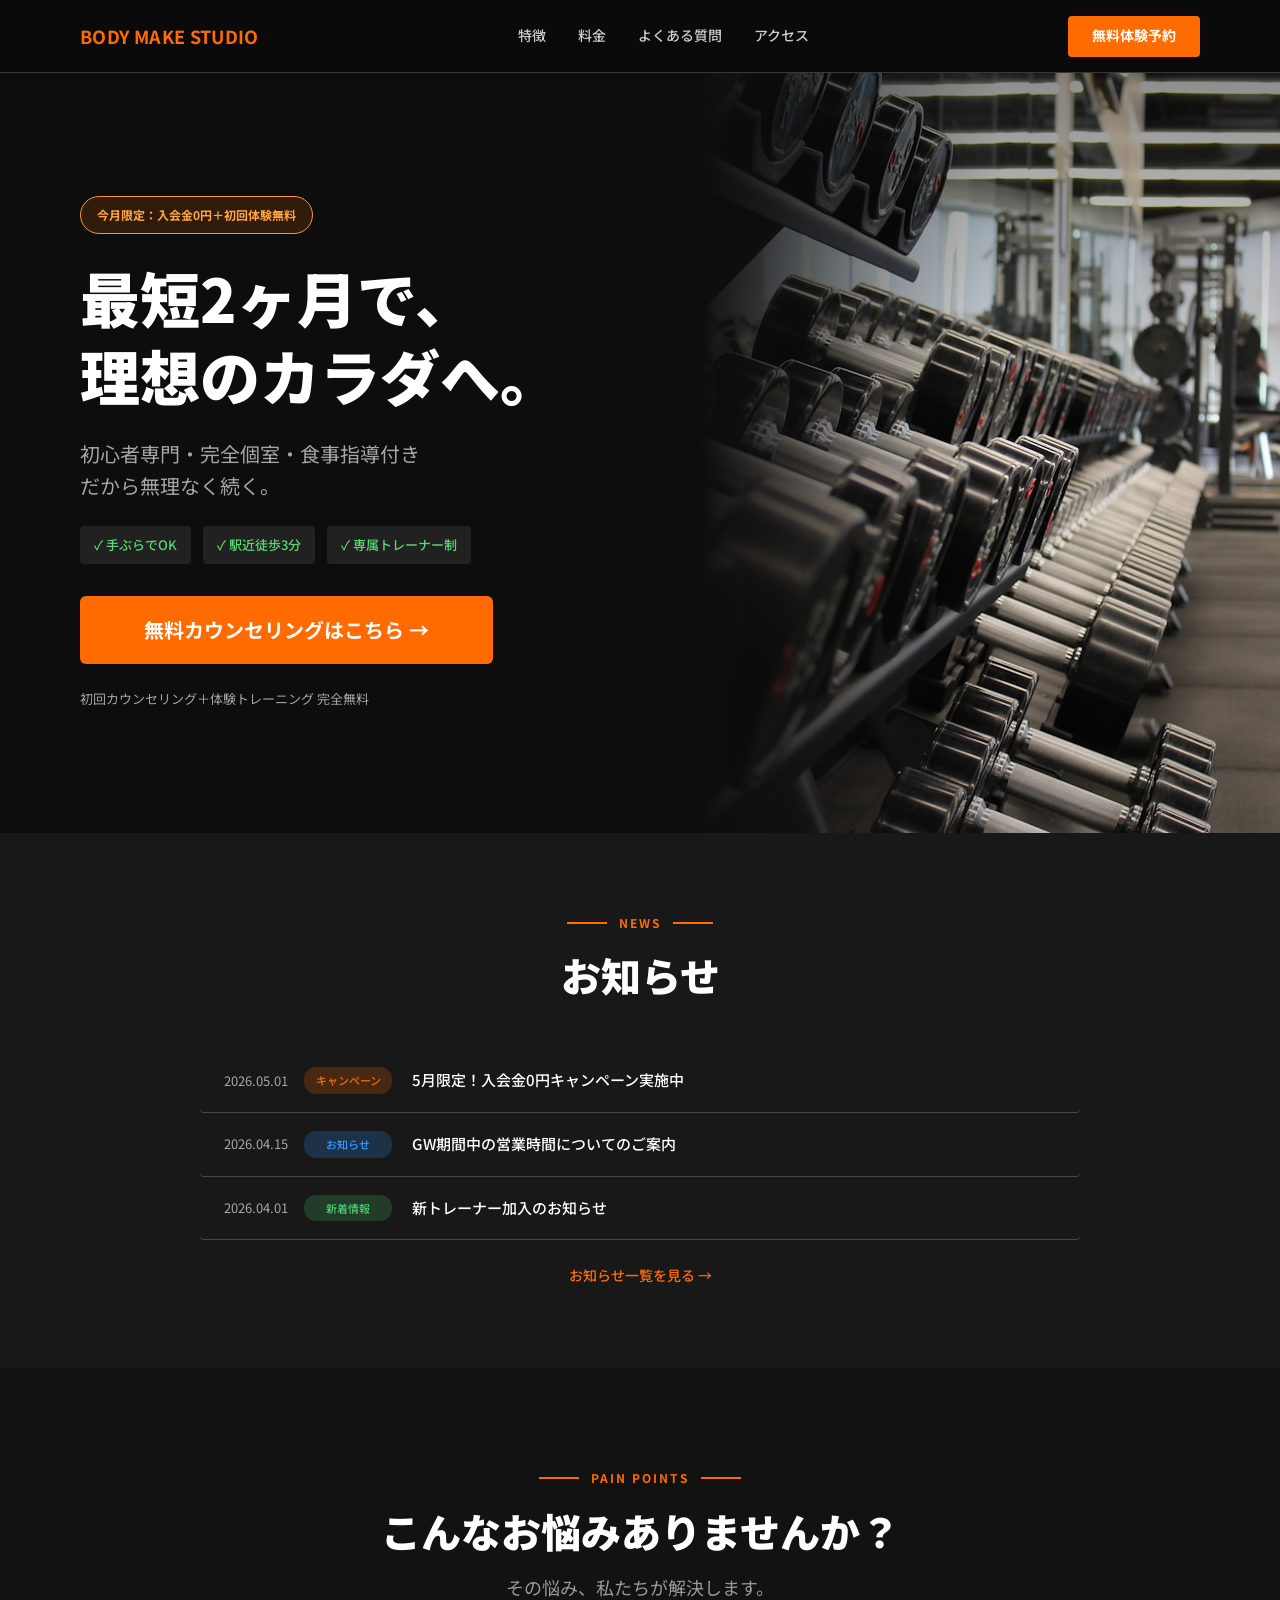
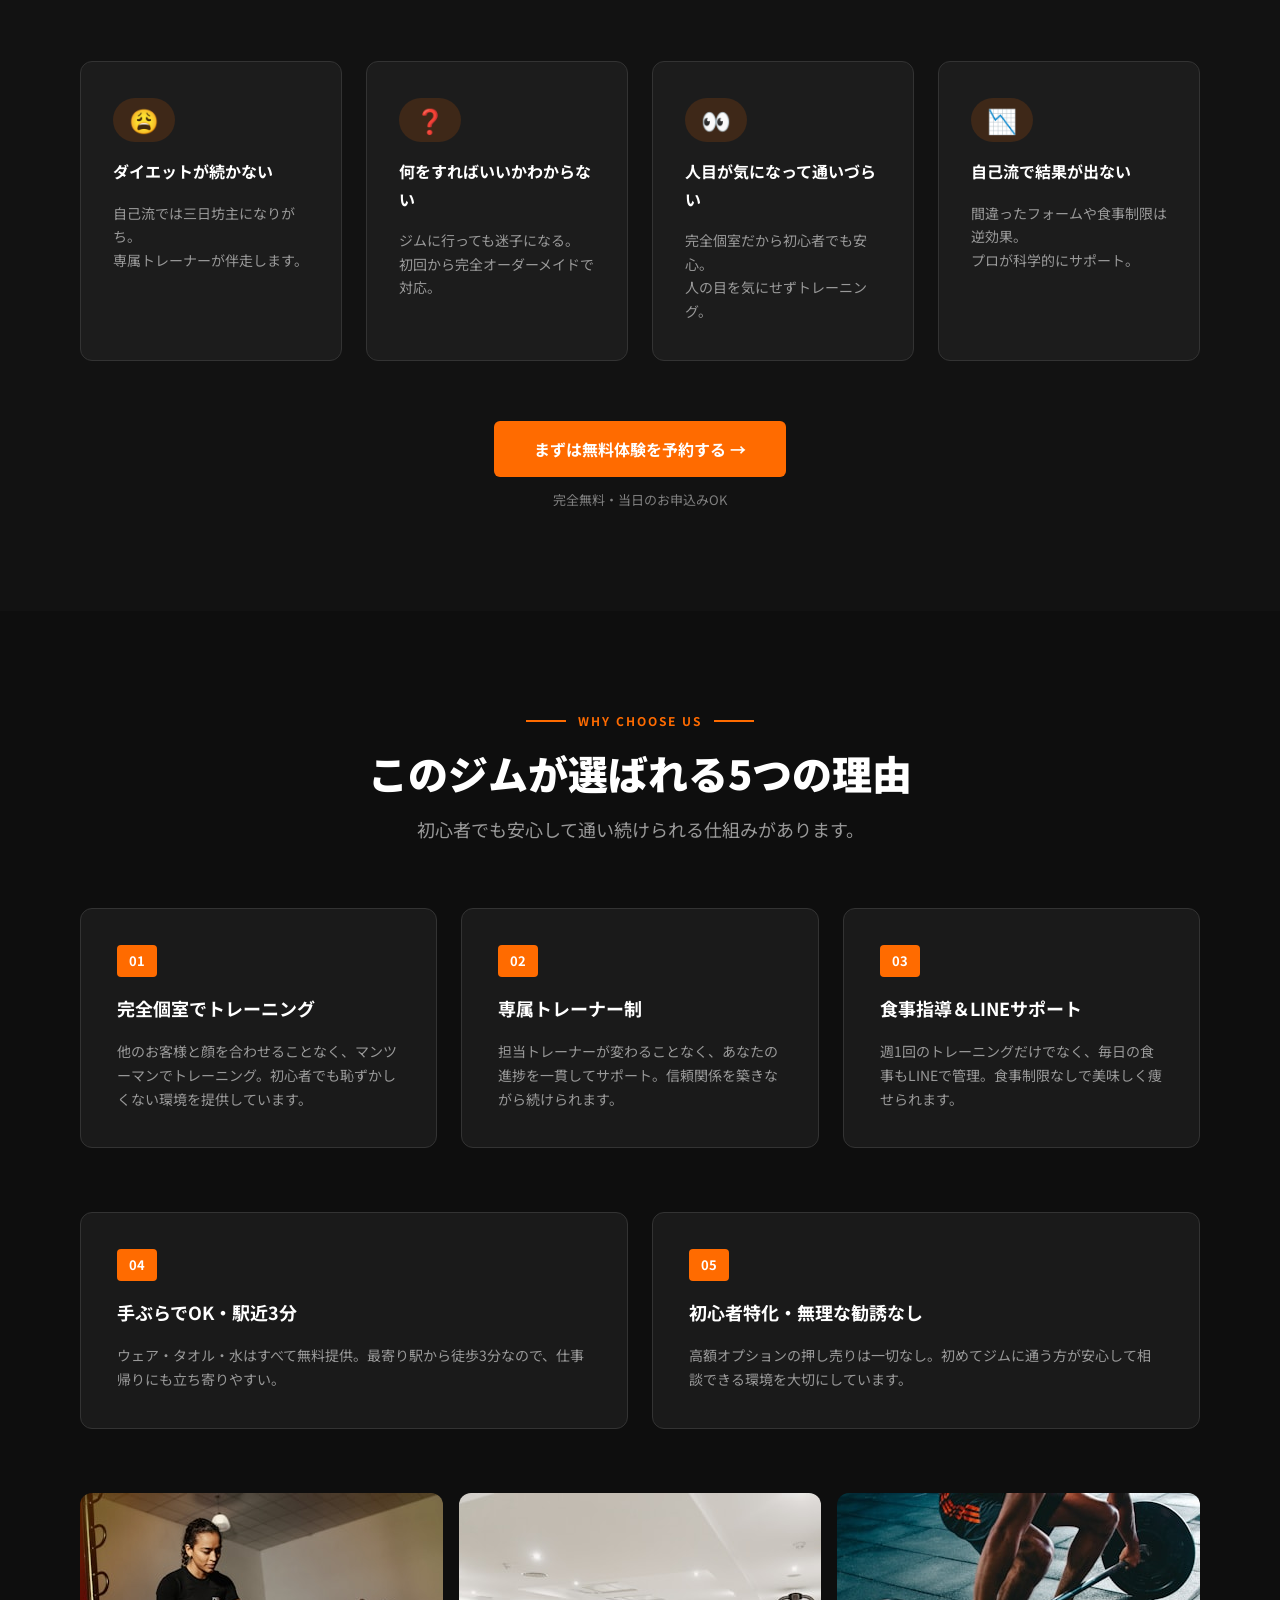
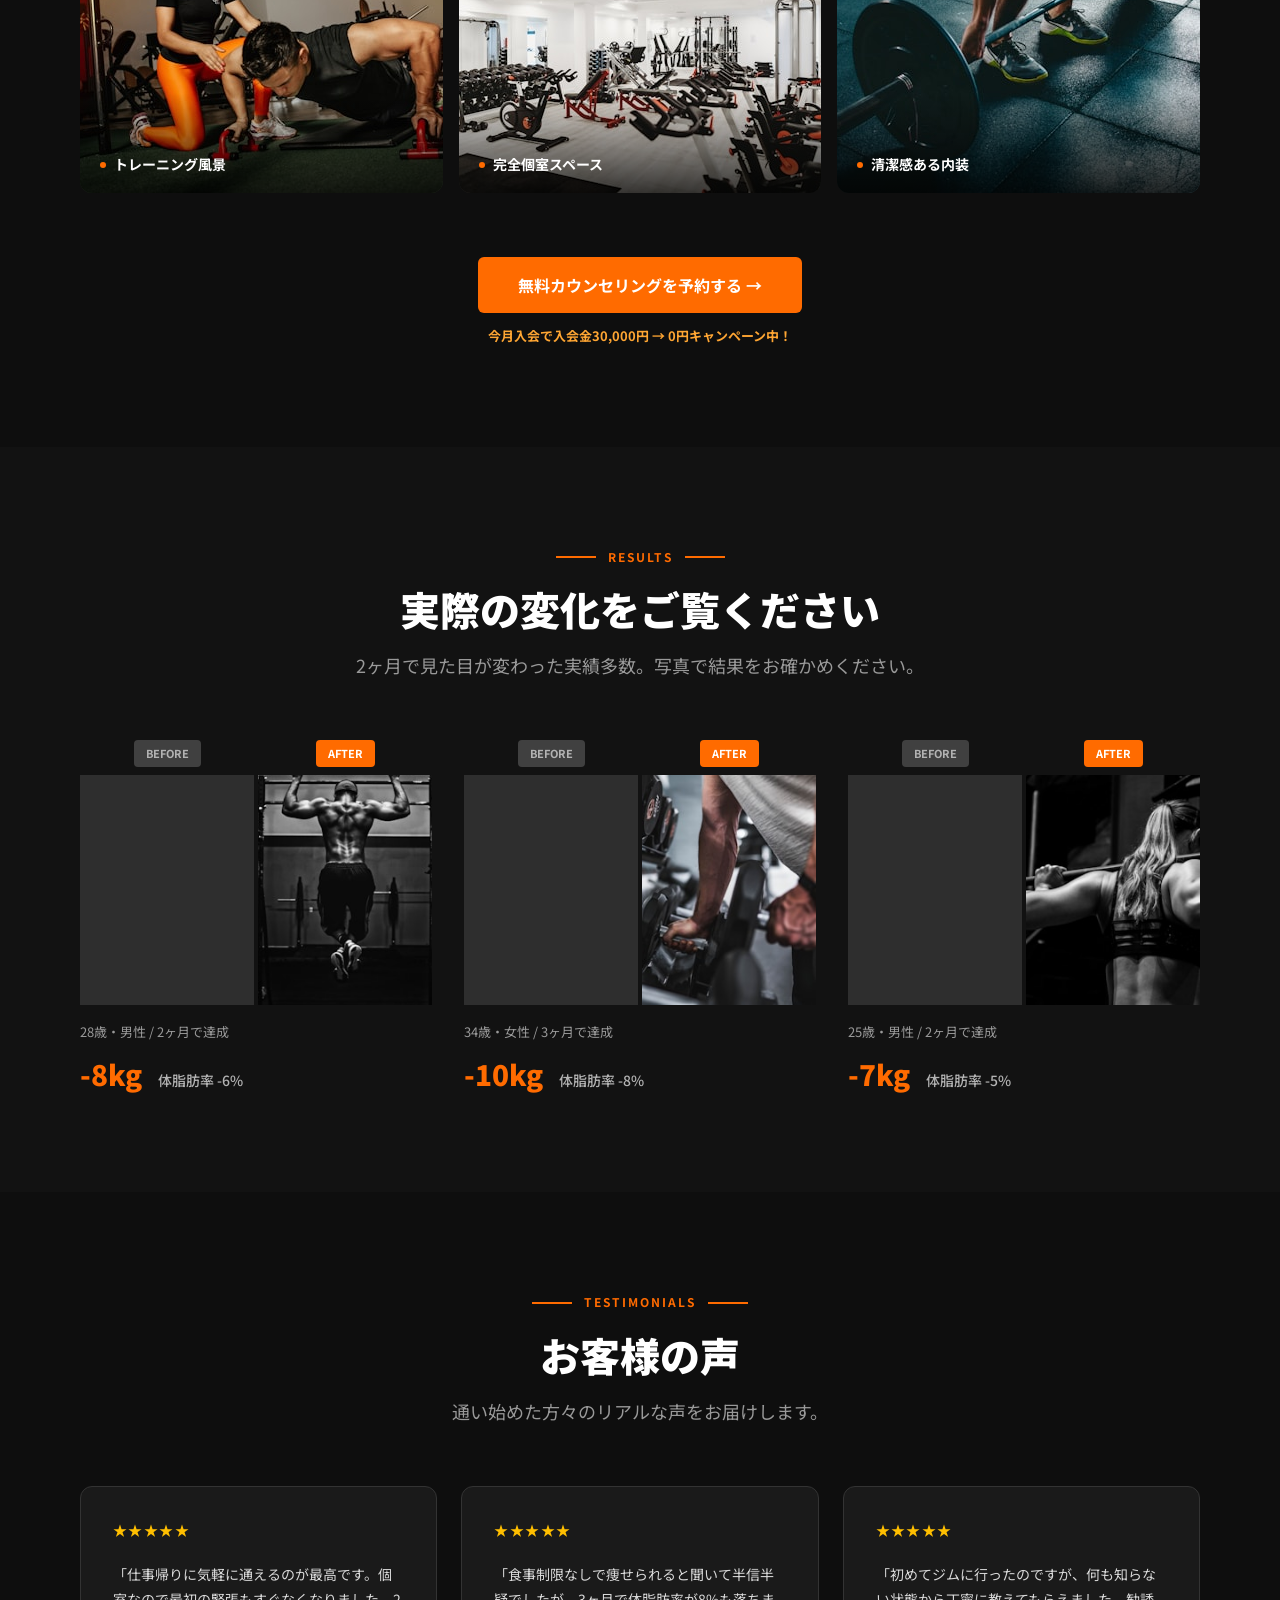
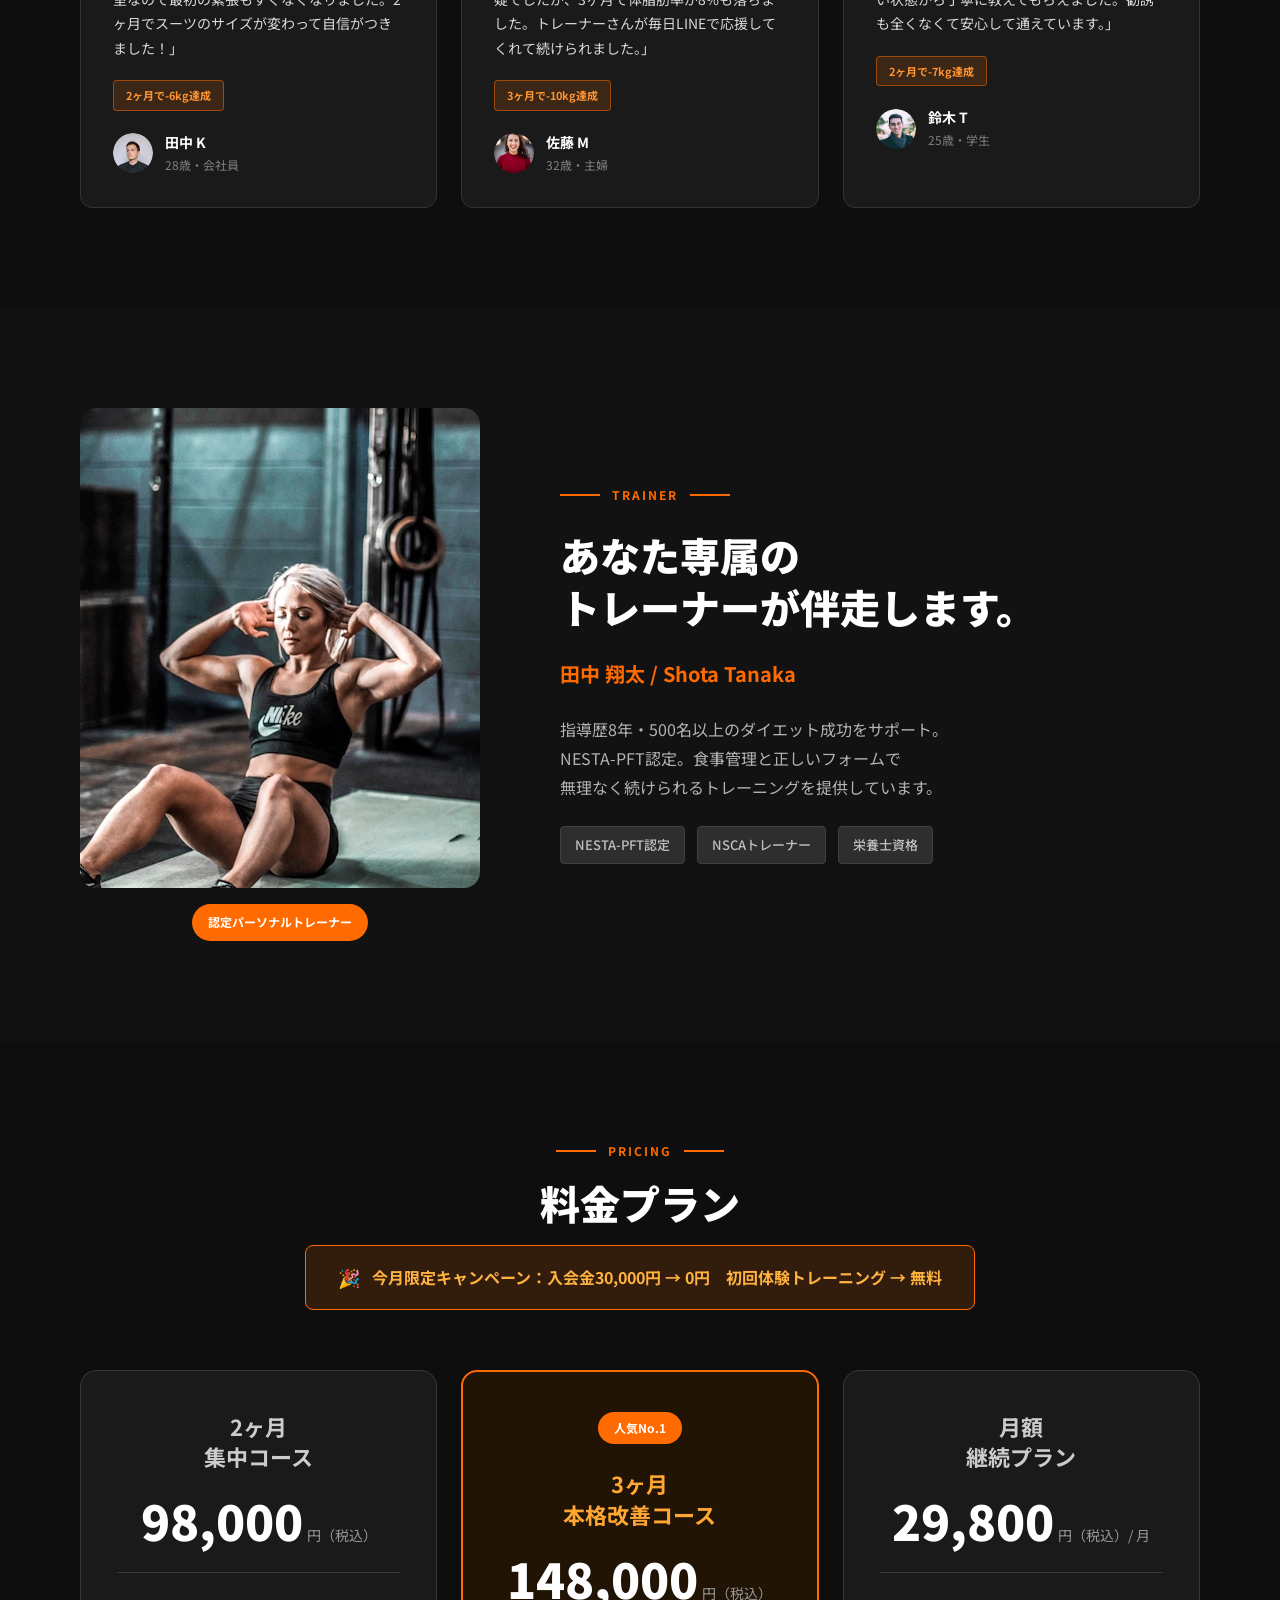
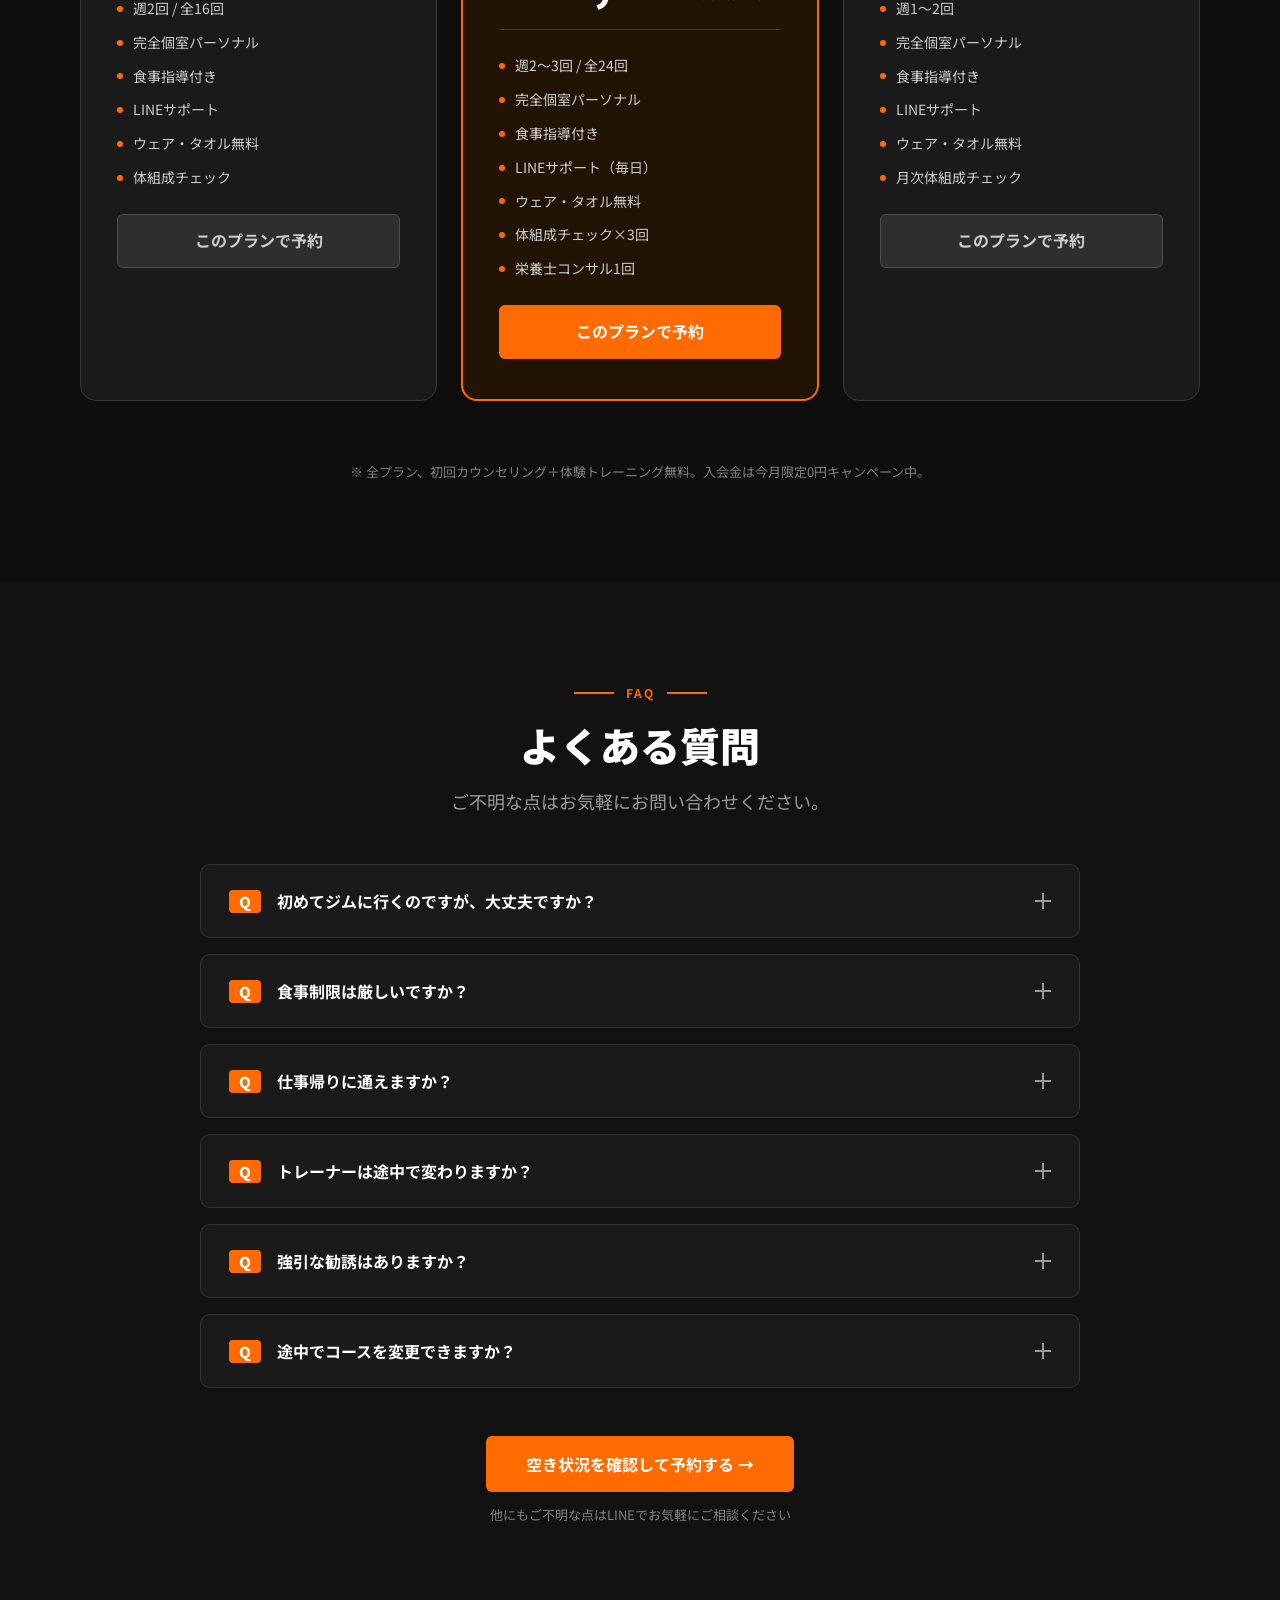
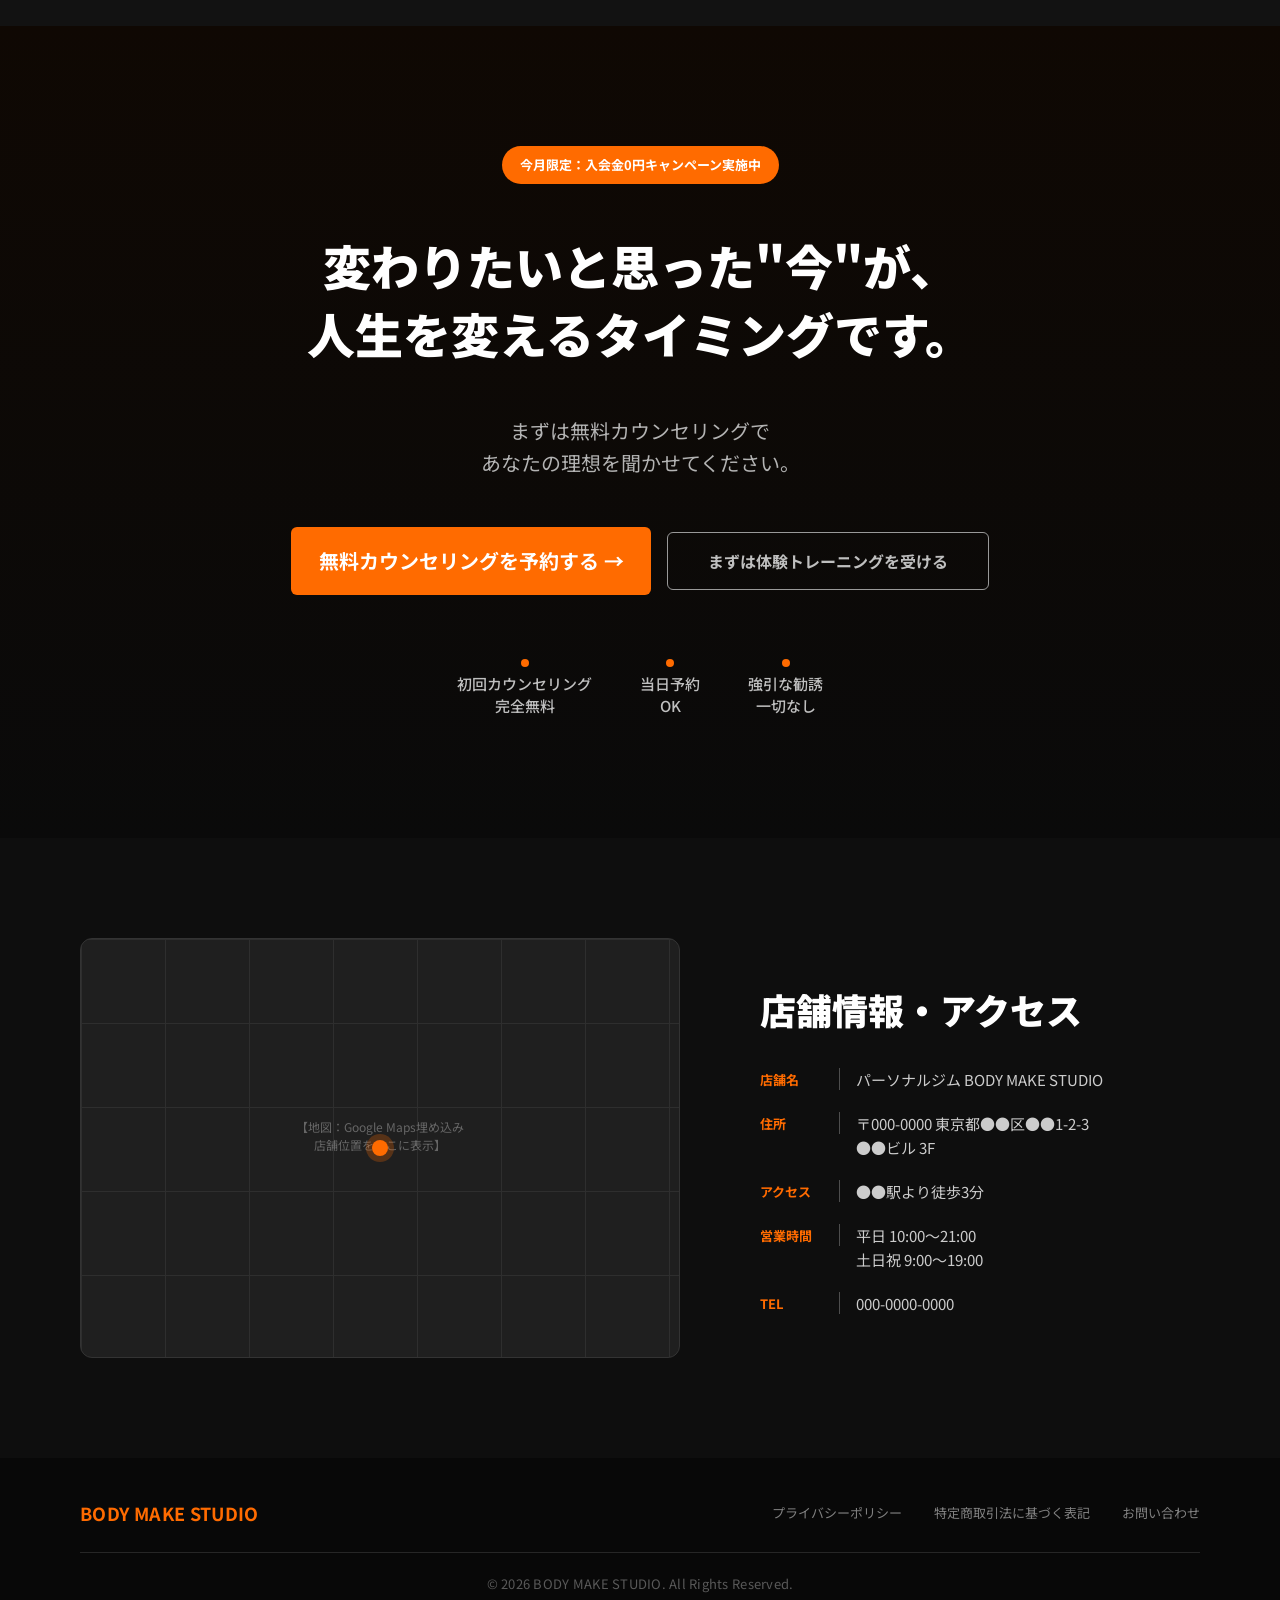
==== commit 2572941c: "lp基本構造を実装" ====
--- a/index.html
+++ b/index.html
@@ -3,514 +3,598 @@
 <head>
   <meta charset="UTF-8">
   <meta name="viewport" content="width=device-width, initial-scale=1.0">
-  <title>BODY MAKE STUDIO | パーソナルジム – 最短2ヶ月で理想のカラダへ</title>
-  <meta name="description" content="初心者専門・完全個室パーソナルジム。最短2ヶ月で理想のカラダへ。専属トレーナー制・食事指導付き・手ぶらでOK。無料カウンセリング実施中。">
+  <meta name="description" content="BODY MAKE STUDIO｜初心者専門・完全個室・食事指導付きのパーソナルジム。最短2ヶ月で理想のカラダへ。今月入会金0円キャンペーン実施中。">
+  <title>BODY MAKE STUDIO｜最短2ヶ月で、理想のカラダへ。</title>
   <link rel="preconnect" href="https://fonts.googleapis.com">
   <link rel="preconnect" href="https://fonts.gstatic.com" crossorigin>
-  <link href="https://fonts.googleapis.com/css2?family=Inter:wght@400;700&family=Noto+Sans+JP:wght@400;500;700;900&display=swap" rel="stylesheet">
+  <link href="https://fonts.googleapis.com/css2?family=Noto+Sans+JP:wght@400;500;700;900&display=swap" rel="stylesheet">
+  <link rel="stylesheet" href="css/reset.css">
   <link rel="stylesheet" href="css/style.css">
 </head>
 <body>
 
-  <!-- ========== Header ========== -->
+  <!-- ============== Header ============== -->
+  <!-- Figma: 15:2 Header -->
   <header class="header">
-    <p class="header__logo">BODY MAKE STUDIO</p>
-    <button class="header__hamburger js-hamburger" aria-label="メニューを開く" aria-expanded="false" aria-controls="header-nav">
-      <span class="header__hamburger-line"></span>
-      <span class="header__hamburger-line"></span>
-      <span class="header__hamburger-line"></span>
-    </button>
-    <nav class="header__nav js-nav" id="header-nav" aria-label="サイトナビゲーション">
-      <ul class="header__nav-list">
-        <li class="header__nav-item"><a href="#reason">選ばれる理由</a></li>
-        <li class="header__nav-item"><a href="#review">お客様の声</a></li>
-        <li class="header__nav-item"><a href="#pricing">料金プラン</a></li>
-        <li class="header__nav-item"><a href="#faq">よくある質問</a></li>
-        <li class="header__nav-item"><a href="counseling.html">無料相談</a></li>
+    <div class="header__inner">
+      <a href="index.html" class="header__logo">BODY MAKE STUDIO</a>
+      <nav class="header__nav" aria-label="グローバルナビゲーション">
+        <ul class="header__nav-list">
+          <li><a href="#reason" class="header__nav-link">特徴</a></li>
+          <li><a href="#pricing" class="header__nav-link">料金</a></li>
+          <li><a href="#faq" class="header__nav-link">よくある質問</a></li>
+          <li><a href="#access" class="header__nav-link">アクセス</a></li>
+        </ul>
+      </nav>
+      <a href="counseling.html" class="header__cta">無料体験予約</a>
+      <button type="button" class="header__menu-btn js-menu-btn" aria-label="メニューを開く" aria-expanded="false" aria-controls="drawerMenu">
+        <span></span>
+        <span></span>
+        <span></span>
+      </button>
+    </div>
+    <div class="header__drawer js-drawer" id="drawerMenu">
+      <ul class="header__drawer-list">
+        <li><a href="#reason" class="header__drawer-link">特徴</a></li>
+        <li><a href="#pricing" class="header__drawer-link">料金</a></li>
+        <li><a href="#faq" class="header__drawer-link">よくある質問</a></li>
+        <li><a href="#access" class="header__drawer-link">アクセス</a></li>
+        <li><a href="news.html" class="header__drawer-link">お知らせ</a></li>
+        <li><a href="counseling.html" class="header__drawer-link">無料体験予約</a></li>
       </ul>
-    </nav>
+    </div>
   </header>
 
-  <main class="main">
-
-    <!-- ========== Section 01: Hero ========== -->
-    <section class="hero" aria-label="ファーストビュー">
-      <div class="hero__bg hero__bg--placeholder" role="img" aria-label="トレーニング風景"></div>
-      <div class="hero__overlay" aria-hidden="true"></div>
-      <p class="hero__badge">
-        <span class="hero__badge-text">今月限定：入会金0円＋初回体験無料</span>
-      </p>
-      <h1 class="hero__title">最短2ヶ月で、<br>理想のカラダへ。</h1>
-      <p class="hero__subtitle">初心者専門・完全個室・食事指導付き<br>だから無理なく続く。</p>
-    </section>
-
-    <!-- Hero CTA Block -->
-    <div class="hero-cta">
-      <ul class="hero-cta__tags" aria-label="当ジムの特徴">
-        <li class="hero-cta__tag">✓ 手ぶらでOK</li>
-        <li class="hero-cta__tag">✓ 駅近徒歩3分</li>
-        <li class="hero-cta__tag">✓ 専属トレーナー制</li>
-      </ul>
-      <a href="counseling.html" class="hero-cta__btn">無料カウンセリングはこちら →</a>
-      <p class="hero-cta__note">初回カウンセリング＋体験トレーニング 完全無料</p>
+  <main>
+
+    <!-- ============== Hero / FV ============== -->
+    <!-- Figma: 16:2 Section-01 ファーストビュー -->
+    <section class="hero">
+      <div class="hero__inner">
+        <div class="hero__content">
+          <span class="hero__badge">今月限定：入会金0円＋初回体験無料</span>
+          <h1 class="hero__title">最短2ヶ月で、<br>理想のカラダへ。</h1>
+          <p class="hero__lead">初心者専門・完全個室・食事指導付き<br>だから無理なく続く。</p>
+          <ul class="hero__features">
+            <li class="hero__feature">✓ 手ぶらでOK</li>
+            <li class="hero__feature">✓ 駅近徒歩3分</li>
+            <li class="hero__feature">✓ 専属トレーナー制</li>
+          </ul>
+          <a href="counseling.html" class="c-btn c-btn--primary c-btn--xl hero__cta">無料カウンセリングはこちら →</a>
+          <p class="hero__note">初回カウンセリング＋体験トレーニング 完全無料</p>
+        </div>
+        <div class="hero__image">
+          <img src="img/hero-top.png" alt="BODY MAKE STUDIO トレーニングジム">
+        </div>
+      </div>
+    </section>
+
+    <!-- ============== News (preview) ============== -->
+    <!-- Figma: 101:2 Section-News [WordPress: カスタム投稿] -->
+    <section class="news" id="news">
+      <div class="news__inner">
+        <div class="c-heading news__heading">
+          <span class="c-heading__label">NEWS</span>
+          <h2 class="c-heading__title">お知らせ</h2>
+        </div>
+        <!-- WordPress化時：WP_Query で投稿ループ -->
+        <ul class="news__list">
+          <li>
+            <a href="news.html" class="news__item">
+              <div class="news__meta">
+                <time class="news__date" datetime="2026-05-01">2026.05.01</time>
+                <span class="news__category news__category--campaign">キャンペーン</span>
+              </div>
+              <p class="news__title">5月限定！入会金0円キャンペーン実施中</p>
+            </a>
+          </li>
+          <li>
+            <a href="news.html" class="news__item">
+              <div class="news__meta">
+                <time class="news__date" datetime="2026-04-15">2026.04.15</time>
+                <span class="news__category news__category--info">お知らせ</span>
+              </div>
+              <p class="news__title">GW期間中の営業時間についてのご案内</p>
+            </a>
+          </li>
+          <li>
+            <a href="news.html" class="news__item">
+              <div class="news__meta">
+                <time class="news__date" datetime="2026-04-01">2026.04.01</time>
+                <span class="news__category news__category--new">新着情報</span>
+              </div>
+              <p class="news__title">新トレーナー加入のお知らせ</p>
+            </a>
+          </li>
+        </ul>
+        <a href="news.html" class="news__more">お知らせ一覧を見る →</a>
+      </div>
+    </section>
+
+    <!-- ============== Pain Points ============== -->
+    <!-- Figma: 17:2 Section-02 悩み訴求 -->
+    <section class="pain l-section" id="pain">
+      <div class="pain__inner">
+        <div class="c-heading">
+          <span class="c-heading__label">PAIN POINTS</span>
+          <h2 class="c-heading__title">こんなお悩みありませんか？</h2>
+          <p class="c-heading__sub">その悩み、私たちが解決します。</p>
+        </div>
+        <ul class="pain__grid">
+          <li class="pain__card">
+            <span class="pain__icon" aria-hidden="true">😩</span>
+            <h3 class="pain__title">ダイエットが続かない</h3>
+            <p class="pain__text">自己流では三日坊主になりがち。<br>専属トレーナーが伴走します。</p>
+          </li>
+          <li class="pain__card">
+            <span class="pain__icon" aria-hidden="true">❓</span>
+            <h3 class="pain__title">何をすればいいかわからない</h3>
+            <p class="pain__text">ジムに行っても迷子になる。<br>初回から完全オーダーメイドで対応。</p>
+          </li>
+          <li class="pain__card">
+            <span class="pain__icon" aria-hidden="true">👀</span>
+            <h3 class="pain__title">人目が気になって通いづらい</h3>
+            <p class="pain__text">完全個室だから初心者でも安心。<br>人の目を気にせずトレーニング。</p>
+          </li>
+          <li class="pain__card">
+            <span class="pain__icon" aria-hidden="true">📉</span>
+            <h3 class="pain__title">自己流で結果が出ない</h3>
+            <p class="pain__text">間違ったフォームや食事制限は逆効果。<br>プロが科学的にサポート。</p>
+          </li>
+        </ul>
+        <div class="pain__cta">
+          <a href="counseling.html" class="c-btn c-btn--primary c-btn--lg">まずは無料体験を予約する →</a>
+          <p class="pain__cta-note">完全無料・当日のお申込みOK</p>
+        </div>
+      </div>
+    </section>
+
+    <!-- ============== Reasons ============== -->
+    <!-- Figma: 18:2 Section-03 選ばれる理由 -->
+    <section class="reason l-section" id="reason">
+      <div class="reason__inner">
+        <div class="c-heading">
+          <span class="c-heading__label">WHY CHOOSE US</span>
+          <h2 class="c-heading__title">このジムが選ばれる5つの理由</h2>
+          <p class="c-heading__sub">初心者でも安心して通い続けられる仕組みがあります。</p>
+        </div>
+        <ul class="reason__grid">
+          <li class="reason__card">
+            <span class="reason__num">01</span>
+            <h3 class="reason__title">完全個室でトレーニング</h3>
+            <p class="reason__text">他のお客様と顔を合わせることなく、マンツーマンでトレーニング。初心者でも恥ずかしくない環境を提供しています。</p>
+          </li>
+          <li class="reason__card">
+            <span class="reason__num">02</span>
+            <h3 class="reason__title">専属トレーナー制</h3>
+            <p class="reason__text">担当トレーナーが変わることなく、あなたの進捗を一貫してサポート。信頼関係を築きながら続けられます。</p>
+          </li>
+          <li class="reason__card">
+            <span class="reason__num">03</span>
+            <h3 class="reason__title">食事指導＆LINEサポート</h3>
+            <p class="reason__text">週1回のトレーニングだけでなく、毎日の食事もLINEで管理。食事制限なしで美味しく痩せられます。</p>
+          </li>
+        </ul>
+        <ul class="reason__grid reason__grid--2col">
+          <li class="reason__card">
+            <span class="reason__num">04</span>
+            <h3 class="reason__title">手ぶらでOK・駅近3分</h3>
+            <p class="reason__text">ウェア・タオル・水はすべて無料提供。最寄り駅から徒歩3分なので、仕事帰りにも立ち寄りやすい。</p>
+          </li>
+          <li class="reason__card">
+            <span class="reason__num">05</span>
+            <h3 class="reason__title">初心者特化・無理な勧誘なし</h3>
+            <p class="reason__text">高額オプションの押し売りは一切なし。初めてジムに通う方が安心して相談できる環境を大切にしています。</p>
+          </li>
+        </ul>
+        <ul class="reason__photos">
+          <li class="reason__photo">
+            <img src="img/feature-training.png" alt="トレーニング風景">
+            <div class="reason__photo-label"><span class="reason__photo-label-text">トレーニング風景</span></div>
+          </li>
+          <li class="reason__photo">
+            <img src="img/feature-private.png" alt="完全個室スペース">
+            <div class="reason__photo-label"><span class="reason__photo-label-text">完全個室スペース</span></div>
+          </li>
+          <li class="reason__photo">
+            <img src="img/feature-interior.png" alt="清潔感ある内装">
+            <div class="reason__photo-label"><span class="reason__photo-label-text">清潔感ある内装</span></div>
+          </li>
+        </ul>
+        <div class="reason__cta">
+          <a href="counseling.html" class="c-btn c-btn--primary c-btn--lg">無料カウンセリングを予約する →</a>
+          <p class="reason__cta-note">今月入会で入会金30,000円 → 0円キャンペーン中！</p>
+        </div>
+      </div>
+    </section>
+
+    <!-- ============== Before / After ============== -->
+    <!-- Figma: 19:2 Section-04 ビフォーアフター -->
+    <section class="ba l-section" id="results">
+      <div class="ba__inner">
+        <div class="c-heading">
+          <span class="c-heading__label">RESULTS</span>
+          <h2 class="c-heading__title">実際の変化をご覧ください</h2>
+          <p class="c-heading__sub">2ヶ月で見た目が変わった実績多数。写真で結果をお確かめください。</p>
+        </div>
+        <ul class="ba__grid">
+          <li class="ba__item">
+            <div class="ba__pair">
+              <div class="ba__col">
+                <span class="ba__label ba__label--before">BEFORE</span>
+                <div class="ba__photo" aria-label="Before写真"></div>
+              </div>
+              <div class="ba__col">
+                <span class="ba__label ba__label--after">AFTER</span>
+                <div class="ba__photo">
+                  <img src="img/ba-after-1.png" alt="2ヶ月後の体型変化">
+                </div>
+              </div>
+            </div>
+            <p class="ba__meta">28歳・男性 / 2ヶ月で達成</p>
+            <div class="ba__result">
+              <p class="ba__weight">-8kg</p>
+              <p class="ba__fat">体脂肪率 -6%</p>
+            </div>
+          </li>
+          <li class="ba__item">
+            <div class="ba__pair">
+              <div class="ba__col">
+                <span class="ba__label ba__label--before">BEFORE</span>
+                <div class="ba__photo" aria-label="Before写真"></div>
+              </div>
+              <div class="ba__col">
+                <span class="ba__label ba__label--after">AFTER</span>
+                <div class="ba__photo">
+                  <img src="img/ba-after-2.png" alt="3ヶ月後の体型変化">
+                </div>
+              </div>
+            </div>
+            <p class="ba__meta">34歳・女性 / 3ヶ月で達成</p>
+            <div class="ba__result">
+              <p class="ba__weight">-10kg</p>
+              <p class="ba__fat">体脂肪率 -8%</p>
+            </div>
+          </li>
+          <li class="ba__item">
+            <div class="ba__pair">
+              <div class="ba__col">
+                <span class="ba__label ba__label--before">BEFORE</span>
+                <div class="ba__photo" aria-label="Before写真"></div>
+              </div>
+              <div class="ba__col">
+                <span class="ba__label ba__label--after">AFTER</span>
+                <div class="ba__photo">
+                  <img src="img/ba-after-3.png" alt="2ヶ月後の体型変化">
+                </div>
+              </div>
+            </div>
+            <p class="ba__meta">25歳・男性 / 2ヶ月で達成</p>
+            <div class="ba__result">
+              <p class="ba__weight">-7kg</p>
+              <p class="ba__fat">体脂肪率 -5%</p>
+            </div>
+          </li>
+        </ul>
+      </div>
+    </section>
+
+    <!-- ============== Voice / Testimonials ============== -->
+    <!-- Figma: 20:2 Section-05 お客様の声 -->
+    <section class="voice l-section" id="voice">
+      <div class="voice__inner">
+        <div class="c-heading">
+          <span class="c-heading__label">TESTIMONIALS</span>
+          <h2 class="c-heading__title">お客様の声</h2>
+          <p class="c-heading__sub">通い始めた方々のリアルな声をお届けします。</p>
+        </div>
+        <ul class="voice__grid">
+          <li class="voice__card">
+            <div class="voice__stars" aria-label="5つ星評価">★★★★★</div>
+            <p class="voice__text">「仕事帰りに気軽に通えるのが最高です。個室なので最初の緊張もすぐなくなりました。2ヶ月でスーツのサイズが変わって自信がつきました！」</p>
+            <span class="voice__badge">2ヶ月で-6kg達成</span>
+            <div class="voice__person">
+              <div class="voice__avatar"><img src="img/avatar-1.png" alt=""></div>
+              <div>
+                <p class="voice__name">田中 K</p>
+                <p class="voice__profile">28歳・会社員</p>
+              </div>
+            </div>
+          </li>
+          <li class="voice__card">
+            <div class="voice__stars" aria-label="5つ星評価">★★★★★</div>
+            <p class="voice__text">「食事制限なしで痩せられると聞いて半信半疑でしたが、3ヶ月で体脂肪率が8%も落ちました。トレーナーさんが毎日LINEで応援してくれて続けられました。」</p>
+            <span class="voice__badge">3ヶ月で-10kg達成</span>
+            <div class="voice__person">
+              <div class="voice__avatar"><img src="img/avatar-2.png" alt=""></div>
+              <div>
+                <p class="voice__name">佐藤 M</p>
+                <p class="voice__profile">32歳・主婦</p>
+              </div>
+            </div>
+          </li>
+          <li class="voice__card">
+            <div class="voice__stars" aria-label="5つ星評価">★★★★★</div>
+            <p class="voice__text">「初めてジムに行ったのですが、何も知らない状態から丁寧に教えてもらえました。勧誘も全くなくて安心して通えています。」</p>
+            <span class="voice__badge">2ヶ月で-7kg達成</span>
+            <div class="voice__person">
+              <div class="voice__avatar"><img src="img/avatar-3.png" alt=""></div>
+              <div>
+                <p class="voice__name">鈴木 T</p>
+                <p class="voice__profile">25歳・学生</p>
+              </div>
+            </div>
+          </li>
+        </ul>
+      </div>
+    </section>
+
+    <!-- ============== Trainer ============== -->
+    <!-- Figma: 20:56 Section-06 トレーナー紹介 -->
+    <section class="trainer l-section" id="trainer">
+      <div class="trainer__inner">
+        <div class="trainer__photo-wrap">
+          <div class="trainer__photo">
+            <img src="img/trainer.png" alt="トレーナー 田中翔太">
+          </div>
+          <span class="trainer__cert">認定パーソナルトレーナー</span>
+        </div>
+        <div class="trainer__body">
+          <span class="c-heading__label">TRAINER</span>
+          <h2 class="trainer__title">あなた専属の<br>トレーナーが伴走します。</h2>
+          <p class="trainer__name">田中 翔太 / Shota Tanaka</p>
+          <p class="trainer__desc">指導歴8年・500名以上のダイエット成功をサポート。<br>NESTA-PFT認定。食事管理と正しいフォームで<br>無理なく続けられるトレーニングを提供しています。</p>
+          <ul class="trainer__certs">
+            <li class="trainer__cert-chip">NESTA-PFT認定</li>
+            <li class="trainer__cert-chip">NSCAトレーナー</li>
+            <li class="trainer__cert-chip">栄養士資格</li>
+          </ul>
+        </div>
+      </div>
+    </section>
+
+    <!-- ============== Pricing ============== -->
+    <!-- Figma: 21:2 Section-07 料金プラン -->
+    <section class="pricing l-section" id="pricing">
+      <div class="pricing__inner">
+        <div class="c-heading">
+          <span class="c-heading__label">PRICING</span>
+          <h2 class="c-heading__title">料金プラン</h2>
+          <div class="pricing__campaign">
+            <span class="pricing__campaign-icon" aria-hidden="true">🎉</span>
+            <p class="pricing__campaign-text">今月限定キャンペーン：入会金30,000円 → 0円　初回体験トレーニング → 無料</p>
+          </div>
+        </div>
+        <ul class="pricing__grid">
+          <li class="pricing__card">
+            <h3 class="pricing__plan-name">2ヶ月<br>集中コース</h3>
+            <p class="pricing__price">
+              <span class="pricing__price-num">98,000</span>
+              <span class="pricing__price-unit">円（税込）</span>
+            </p>
+            <div class="pricing__divider"></div>
+            <ul class="pricing__features">
+              <li class="pricing__feature">週2回 / 全16回</li>
+              <li class="pricing__feature">完全個室パーソナル</li>
+              <li class="pricing__feature">食事指導付き</li>
+              <li class="pricing__feature">LINEサポート</li>
+              <li class="pricing__feature">ウェア・タオル無料</li>
+              <li class="pricing__feature">体組成チェック</li>
+            </ul>
+            <a href="counseling.html" class="pricing__btn">このプランで予約</a>
+          </li>
+          <li class="pricing__card pricing__card--popular">
+            <span class="pricing__badge">人気No.1</span>
+            <h3 class="pricing__plan-name">3ヶ月<br>本格改善コース</h3>
+            <p class="pricing__price">
+              <span class="pricing__price-num">148,000</span>
+              <span class="pricing__price-unit">円（税込）</span>
+            </p>
+            <div class="pricing__divider"></div>
+            <ul class="pricing__features">
+              <li class="pricing__feature">週2〜3回 / 全24回</li>
+              <li class="pricing__feature">完全個室パーソナル</li>
+              <li class="pricing__feature">食事指導付き</li>
+              <li class="pricing__feature">LINEサポート（毎日）</li>
+              <li class="pricing__feature">ウェア・タオル無料</li>
+              <li class="pricing__feature">体組成チェック×3回</li>
+              <li class="pricing__feature">栄養士コンサル1回</li>
+            </ul>
+            <a href="counseling.html" class="pricing__btn">このプランで予約</a>
+          </li>
+          <li class="pricing__card">
+            <h3 class="pricing__plan-name">月額<br>継続プラン</h3>
+            <p class="pricing__price">
+              <span class="pricing__price-num">29,800</span>
+              <span class="pricing__price-unit">円（税込）/ 月</span>
+            </p>
+            <div class="pricing__divider"></div>
+            <ul class="pricing__features">
+              <li class="pricing__feature">週1〜2回</li>
+              <li class="pricing__feature">完全個室パーソナル</li>
+              <li class="pricing__feature">食事指導付き</li>
+              <li class="pricing__feature">LINEサポート</li>
+              <li class="pricing__feature">ウェア・タオル無料</li>
+              <li class="pricing__feature">月次体組成チェック</li>
+            </ul>
+            <a href="counseling.html" class="pricing__btn">このプランで予約</a>
+          </li>
+        </ul>
+        <p class="pricing__note">※ 全プラン、初回カウンセリング＋体験トレーニング無料。入会金は今月限定0円キャンペーン中。</p>
+      </div>
+    </section>
+
+    <!-- ============== FAQ ============== -->
+    <!-- Figma: 22:2 Section-08 よくある質問 -->
+    <section class="faq l-section" id="faq">
+      <div class="faq__inner">
+        <div class="c-heading">
+          <span class="c-heading__label">FAQ</span>
+          <h2 class="c-heading__title">よくある質問</h2>
+          <p class="c-heading__sub">ご不明な点はお気軽にお問い合わせください。</p>
+        </div>
+        <ul class="faq__list">
+          <li class="faq__item js-faq-item">
+            <button type="button" class="faq__q js-faq-q" aria-expanded="false">
+              <span class="faq__q-content">
+                <span class="faq__mark">Q</span>
+                <span class="faq__q-text">初めてジムに行くのですが、大丈夫ですか？</span>
+              </span>
+              <span class="faq__icon" aria-hidden="true"></span>
+            </button>
+            <div class="faq__a">
+              <span class="faq__mark faq__mark--a">A</span>
+              <p class="faq__a-text">もちろん大丈夫です！当ジムは初心者の方を専門にサポートしています。トレーニング経験がゼロの方が多く通われています。まず無料カウンセリングで現状をお聞きし、あなたに合ったプランをご提案します。</p>
+            </div>
+          </li>
+          <li class="faq__item js-faq-item">
+            <button type="button" class="faq__q js-faq-q" aria-expanded="false">
+              <span class="faq__q-content">
+                <span class="faq__mark">Q</span>
+                <span class="faq__q-text">食事制限は厳しいですか？</span>
+              </span>
+              <span class="faq__icon" aria-hidden="true"></span>
+            </button>
+            <div class="faq__a">
+              <span class="faq__mark faq__mark--a">A</span>
+              <p class="faq__a-text">極端な食事制限は行いません。今の生活スタイルに合わせて、無理なく続けられる食事アドバイスを提供します。「食べながら痩せる」を目指しています。</p>
+            </div>
+          </li>
+          <li class="faq__item js-faq-item">
+            <button type="button" class="faq__q js-faq-q" aria-expanded="false">
+              <span class="faq__q-content">
+                <span class="faq__mark">Q</span>
+                <span class="faq__q-text">仕事帰りに通えますか？</span>
+              </span>
+              <span class="faq__icon" aria-hidden="true"></span>
+            </button>
+            <div class="faq__a">
+              <span class="faq__mark faq__mark--a">A</span>
+              <p class="faq__a-text">はい。最寄り駅から徒歩3分と通いやすい立地で、夜21時まで営業しています。仕事帰りに立ち寄ってそのまま帰れます。ウェアやタオルも無料貸出なので手ぶらでOKです。</p>
+            </div>
+          </li>
+          <li class="faq__item js-faq-item">
+            <button type="button" class="faq__q js-faq-q" aria-expanded="false">
+              <span class="faq__q-content">
+                <span class="faq__mark">Q</span>
+                <span class="faq__q-text">トレーナーは途中で変わりますか？</span>
+              </span>
+              <span class="faq__icon" aria-hidden="true"></span>
+            </button>
+            <div class="faq__a">
+              <span class="faq__mark faq__mark--a">A</span>
+              <p class="faq__a-text">担当トレーナーは基本的に変わりません。専属制を採用しており、継続してあなたの体型変化・食事・メンタル状況を把握したサポートを提供します。</p>
+            </div>
+          </li>
+          <li class="faq__item js-faq-item">
+            <button type="button" class="faq__q js-faq-q" aria-expanded="false">
+              <span class="faq__q-content">
+                <span class="faq__mark">Q</span>
+                <span class="faq__q-text">強引な勧誘はありますか？</span>
+              </span>
+              <span class="faq__icon" aria-hidden="true"></span>
+            </button>
+            <div class="faq__a">
+              <span class="faq__mark faq__mark--a">A</span>
+              <p class="faq__a-text">一切ありません。無料体験後も強引なセールスは行っていません。ご納得いただいたうえでご入会いただきたいと思っています。お客様が主役の場所です。</p>
+            </div>
+          </li>
+          <li class="faq__item js-faq-item">
+            <button type="button" class="faq__q js-faq-q" aria-expanded="false">
+              <span class="faq__q-content">
+                <span class="faq__mark">Q</span>
+                <span class="faq__q-text">途中でコースを変更できますか？</span>
+              </span>
+              <span class="faq__icon" aria-hidden="true"></span>
+            </button>
+            <div class="faq__a">
+              <span class="faq__mark faq__mark--a">A</span>
+              <p class="faq__a-text">はい、ご相談いただければ柔軟に対応します。ライフスタイルの変化やペースに合わせてプランを調整することが可能です。</p>
+            </div>
+          </li>
+        </ul>
+        <div class="faq__cta">
+          <a href="counseling.html" class="c-btn c-btn--primary c-btn--lg">空き状況を確認して予約する →</a>
+          <p class="faq__cta-note">他にもご不明な点はLINEでお気軽にご相談ください</p>
+        </div>
+      </div>
+    </section>
+
+    <!-- ============== Final CTA ============== -->
+    <!-- Figma: 23:2 Section-09 最終CTA -->
+    <section class="final" id="final-cta">
+      <div class="final__inner">
+        <span class="final__badge">今月限定：入会金0円キャンペーン実施中</span>
+        <h2 class="final__title">変わりたいと思った"今"が、<br>人生を変えるタイミングです。</h2>
+        <p class="final__lead">まずは無料カウンセリングで<br>あなたの理想を聞かせてください。</p>
+        <div class="final__buttons">
+          <a href="counseling.html" class="c-btn c-btn--primary c-btn--xl">無料カウンセリングを予約する →</a>
+          <a href="counseling.html" class="c-btn c-btn--outline c-btn--lg">まずは体験トレーニングを受ける</a>
+        </div>
+        <ul class="final__notes">
+          <li class="final__note">初回カウンセリング<br>完全無料</li>
+          <li class="final__note">当日予約<br>OK</li>
+          <li class="final__note">強引な勧誘<br>一切なし</li>
+        </ul>
+      </div>
+    </section>
+
+    <!-- ============== Access ============== -->
+    <!-- Figma: 23:23 Section-10 店舗情報・アクセス -->
+    <section class="access l-section" id="access">
+      <div class="access__inner">
+        <div class="access__map" aria-label="店舗位置の地図">
+          <span class="access__map-text">【地図：Google Maps埋め込み<br>店舗位置をここに表示】</span>
+          <span class="access__map-pin" aria-hidden="true"></span>
+        </div>
+        <div class="access__body">
+          <h2 class="access__title">店舗情報・アクセス</h2>
+          <dl class="access__list">
+            <div class="access__row">
+              <dt class="access__row-label">店舗名</dt>
+              <dd class="access__row-value">パーソナルジム BODY MAKE STUDIO</dd>
+            </div>
+            <div class="access__row">
+              <dt class="access__row-label">住所</dt>
+              <dd class="access__row-value">〒000-0000 東京都●●区●●1-2-3<br>●●ビル 3F</dd>
+            </div>
+            <div class="access__row">
+              <dt class="access__row-label">アクセス</dt>
+              <dd class="access__row-value">●●駅より徒歩3分</dd>
+            </div>
+            <div class="access__row">
+              <dt class="access__row-label">営業時間</dt>
+              <dd class="access__row-value">平日 10:00〜21:00<br>土日祝 9:00〜19:00</dd>
+            </div>
+            <div class="access__row">
+              <dt class="access__row-label">TEL</dt>
+              <dd class="access__row-value">000-0000-0000</dd>
+            </div>
+          </dl>
+        </div>
+      </div>
+    </section>
+
+  </main>
+
+  <!-- ============== Footer ============== -->
+  <!-- Figma: 23:58 Footer -->
+  <footer class="footer">
+    <div class="footer__inner">
+      <div class="footer__top">
+        <a href="index.html" class="footer__logo">BODY MAKE STUDIO</a>
+        <nav aria-label="フッターナビゲーション">
+          <ul class="footer__nav-list">
+            <li><a href="#" class="footer__nav-link">プライバシーポリシー</a></li>
+            <li><a href="#" class="footer__nav-link">特定商取引法に基づく表記</a></li>
+            <li><a href="#" class="footer__nav-link">お問い合わせ</a></li>
+          </ul>
+        </nav>
+      </div>
+      <div class="footer__divider"></div>
+      <p class="footer__copyright">© 2026 BODY MAKE STUDIO. All Rights Reserved.</p>
     </div>
-
-    <!-- ========== Section 02: 悩み訴求 ========== -->
-    <section class="pain" id="pain" aria-labelledby="pain-title">
-      <div class="section-head">
-        <div class="section-head__bar" aria-hidden="true"></div>
-        <h2 class="section-head__title" id="pain-title">こんなお悩みありませんか？</h2>
-        <p class="section-head__subtitle">多くの方が同じ壁にぶつかっています</p>
-      </div>
-      <ul class="pain__cards">
-        <li class="pain-card">
-          <span class="pain-card__emoji" aria-hidden="true">😩</span>
-          <p class="pain-card__text">ダイエットが<br>続かない</p>
-        </li>
-        <li class="pain-card">
-          <span class="pain-card__emoji" aria-hidden="true">🤷</span>
-          <p class="pain-card__text">自己流では<br>結果が出ない</p>
-        </li>
-        <li class="pain-card">
-          <span class="pain-card__emoji" aria-hidden="true">😰</span>
-          <p class="pain-card__text">ジムに行っても<br>何をすればいいかわからない</p>
-        </li>
-        <li class="pain-card">
-          <span class="pain-card__emoji" aria-hidden="true">👀</span>
-          <p class="pain-card__text">人目が気になって<br>通いづらい</p>
-        </li>
-      </ul>
-      <p class="pain__conclusion">その悩み、私たちが解決します。</p>
-    </section>
-
-    <!-- ========== Section 03: 選ばれる理由 ========== -->
-    <section class="reason" id="reason" aria-labelledby="reason-title">
-      <div class="section-head">
-        <div class="section-head__bar" aria-hidden="true"></div>
-        <h2 class="section-head__title" id="reason-title">BODY MAKE STUDIOが<br>選ばれる5つの理由</h2>
-      </div>
-      <ol class="reason__cards">
-        <li class="reason-card">
-          <div class="reason-card__num" aria-hidden="true">
-            <span class="reason-card__num-text">01</span>
-          </div>
-          <div class="reason-card__content">
-            <h3 class="reason-card__title">完全個室で人目が気にならない</h3>
-            <p class="reason-card__desc">周りの目を気にせず、自分のペースでトレーニングに集中できる環境。</p>
-          </div>
-        </li>
-        <li class="reason-card">
-          <div class="reason-card__num" aria-hidden="true">
-            <span class="reason-card__num-text">02</span>
-          </div>
-          <div class="reason-card__content">
-            <h3 class="reason-card__title">駅近徒歩3分</h3>
-            <p class="reason-card__desc">仕事帰りやちょっとした隙間時間にもサッと通える好立地。</p>
-          </div>
-        </li>
-        <li class="reason-card">
-          <div class="reason-card__num" aria-hidden="true">
-            <span class="reason-card__num-text">03</span>
-          </div>
-          <div class="reason-card__content">
-            <h3 class="reason-card__title">専属トレーナー制</h3>
-            <p class="reason-card__desc">毎回同じトレーナーがあなたの変化を管理。途中で変更なし。</p>
-          </div>
-        </li>
-        <li class="reason-card">
-          <div class="reason-card__num" aria-hidden="true">
-            <span class="reason-card__num-text">04</span>
-          </div>
-          <div class="reason-card__content">
-            <h3 class="reason-card__title">食事指導・LINEサポート付き</h3>
-            <p class="reason-card__desc">トレーニング以外の時間もサポート。食事改善で効果を最大化。</p>
-          </div>
-        </li>
-        <li class="reason-card">
-          <div class="reason-card__num" aria-hidden="true">
-            <span class="reason-card__num-text">05</span>
-          </div>
-          <div class="reason-card__content">
-            <h3 class="reason-card__title">手ぶらでOK</h3>
-            <p class="reason-card__desc">ウェア・タオル・水すべて無料提供。仕事帰りにそのまま来てOK。</p>
-          </div>
-        </li>
-      </ol>
-      <div class="reason__photos" aria-label="店内写真">
-        <div class="reason__photo" role="img" aria-label="トレーニングルーム1"></div>
-        <div class="reason__photo" role="img" aria-label="トレーニングルーム2"></div>
-        <div class="reason__photo" role="img" aria-label="トレーニングルーム3"></div>
-      </div>
-    </section>
-
-    <!-- ========== Section 04: ビフォーアフター ========== -->
-    <section class="ba" id="before-after" aria-labelledby="ba-title">
-      <div class="section-head">
-        <div class="section-head__bar" aria-hidden="true"></div>
-        <h2 class="section-head__title" id="ba-title">お客様の<br>ビフォーアフター</h2>
-        <p class="section-head__subtitle">平均2ヶ月でご実感いただいています</p>
-      </div>
-      <ul class="ba__cards">
-        <li class="ba-card">
-          <div class="ba-card__images">
-            <div class="ba-card__side">
-              <div class="ba-card__img-placeholder" role="img" aria-label="山田さん Before"></div>
-              <p class="ba-card__label ba-card__label--before">BEFORE</p>
-            </div>
-            <div class="ba-card__side">
-              <div class="ba-card__img-placeholder" role="img" aria-label="山田さん After"></div>
-              <p class="ba-card__label ba-card__label--after">AFTER</p>
-            </div>
-          </div>
-          <div class="ba-card__info">
-            <p class="ba-card__result">体重 -12kg / 体脂肪率 -8%</p>
-            <p class="ba-card__name">山田 太郎さん（35歳・会社員）</p>
-            <p class="ba-card__course">3ヶ月本格改善コース</p>
-          </div>
-        </li>
-        <li class="ba-card">
-          <div class="ba-card__images">
-            <div class="ba-card__side">
-              <div class="ba-card__img-placeholder" role="img" aria-label="鈴木さん Before"></div>
-              <p class="ba-card__label ba-card__label--before">BEFORE</p>
-            </div>
-            <div class="ba-card__side">
-              <div class="ba-card__img-placeholder" role="img" aria-label="鈴木さん After"></div>
-              <p class="ba-card__label ba-card__label--after">AFTER</p>
-            </div>
-          </div>
-          <div class="ba-card__info">
-            <p class="ba-card__result">体重 -8kg / ウエスト -11cm</p>
-            <p class="ba-card__name">鈴木 花子さん（28歳・OL）</p>
-            <p class="ba-card__course">2ヶ月集中コース</p>
-          </div>
-        </li>
-        <li class="ba-card">
-          <div class="ba-card__images">
-            <div class="ba-card__side">
-              <div class="ba-card__img-placeholder" role="img" aria-label="佐藤さん Before"></div>
-              <p class="ba-card__label ba-card__label--before">BEFORE</p>
-            </div>
-            <div class="ba-card__side">
-              <div class="ba-card__img-placeholder" role="img" aria-label="佐藤さん After"></div>
-              <p class="ba-card__label ba-card__label--after">AFTER</p>
-            </div>
-          </div>
-          <div class="ba-card__info">
-            <p class="ba-card__result">体重 -9kg / 筋肉量 +3kg</p>
-            <p class="ba-card__name">佐藤 健太さん（42歳・管理職）</p>
-            <p class="ba-card__course">月額継続プラン 4ヶ月</p>
-          </div>
-        </li>
-      </ul>
-    </section>
-
-    <!-- ========== Section 05: お客様の声 ========== -->
-    <section class="review" id="review" aria-labelledby="review-title">
-      <div class="section-head">
-        <div class="section-head__bar" aria-hidden="true"></div>
-        <h2 class="section-head__title" id="review-title">お客様の声</h2>
-        <p class="section-head__subtitle">実際にご利用いただいた方の生の声</p>
-      </div>
-      <ul class="review__cards">
-        <li class="review-card">
-          <div class="review-card__author">
-            <div class="review-card__avatar" role="img" aria-label="山田さんのアバター"></div>
-            <div class="review-card__name-col">
-              <p class="review-card__name">山田 太郎さん（35歳）</p>
-              <p class="review-card__stars" aria-label="評価5つ星">★★★★★</p>
-            </div>
-          </div>
-          <p class="review-card__text">自己流でまったく結果が出なかったのに、わずか2ヶ月でスーツがブカブカになりました。トレーナーさんの指導が的確で、食事も無理なく改善できました。</p>
-        </li>
-        <li class="review-card">
-          <div class="review-card__author">
-            <div class="review-card__avatar" role="img" aria-label="鈴木さんのアバター"></div>
-            <div class="review-card__name-col">
-              <p class="review-card__name">鈴木 花子さん（28歳）</p>
-              <p class="review-card__stars" aria-label="評価5つ星">★★★★★</p>
-            </div>
-          </div>
-          <p class="review-card__text">完全個室なので人目を気にせず通えるのが最高です。結婚式に向けて理想の体型になれました。LINEでの質問対応も迅速で助かりました。</p>
-        </li>
-        <li class="review-card">
-          <div class="review-card__author">
-            <div class="review-card__avatar" role="img" aria-label="佐藤さんのアバター"></div>
-            <div class="review-card__name-col">
-              <p class="review-card__name">佐藤 健太さん（42歳）</p>
-              <p class="review-card__stars" aria-label="評価5つ星">★★★★★</p>
-            </div>
-          </div>
-          <p class="review-card__text">続かないと思っていたジム通いが、専属トレーナーがいることで楽しく続けられています。健康診断の数値も大幅に改善されました。</p>
-        </li>
-      </ul>
-    </section>
-
-    <!-- ========== Section 06: トレーナー紹介 ========== -->
-    <section class="trainer" id="trainer" aria-labelledby="trainer-title">
-      <div class="section-head">
-        <div class="section-head__bar" aria-hidden="true"></div>
-        <h2 class="section-head__title" id="trainer-title">専属トレーナー紹介</h2>
-        <p class="section-head__subtitle">あなたに寄り添うプロフェッショナル</p>
-      </div>
-      <div class="trainer-card">
-        <div class="trainer-card__photo" role="img" aria-label="チーフトレーナー田中誠一の写真"></div>
-        <div class="trainer-card__info">
-          <p class="trainer-card__role">チーフトレーナー</p>
-          <p class="trainer-card__name">田中 誠一</p>
-          <p class="trainer-card__bio">NSCA認定パーソナルトレーナー資格保有。10年以上の指導実績を持ち、延べ500名以上の体型改善をサポート。「無理なく、楽しく、確実に」をモットーに、あなたの目標達成をトータルサポートします。</p>
-          <div class="trainer-card__badges">
-            <span class="trainer-card__badge">NSCA認定</span>
-            <span class="trainer-card__badge">指導歴10年+</span>
-            <span class="trainer-card__badge">500名以上サポート</span>
-          </div>
-        </div>
-      </div>
-    </section>
-
-    <!-- ========== Section 07: 料金プラン ========== -->
-    <section class="pricing" id="pricing" aria-labelledby="pricing-title">
-      <div class="section-head">
-        <div class="section-head__bar" aria-hidden="true"></div>
-        <h2 class="section-head__title" id="pricing-title">料金プラン</h2>
-        <p class="section-head__subtitle" style="color: var(--color-accent); font-weight: 700;">入会金0円キャンペーン実施中！</p>
-      </div>
-      <div class="pricing__plans">
-
-        <article class="plan-card">
-          <h3 class="plan-card__title">2ヶ月集中コース</h3>
-          <div class="plan-card__price-row">
-            <p class="plan-card__price">¥98,000</p>
-            <p class="plan-card__price-note">（税込）</p>
-          </div>
-          <div class="plan-card__divider" aria-hidden="true"></div>
-          <ul class="plan-card__features">
-            <li class="plan-card__feature">
-              <span class="plan-card__feature-check" aria-hidden="true">✓</span>
-              <span class="plan-card__feature-text">週2回トレーニング</span>
-            </li>
-            <li class="plan-card__feature">
-              <span class="plan-card__feature-check" aria-hidden="true">✓</span>
-              <span class="plan-card__feature-text">食事指導付き</span>
-            </li>
-            <li class="plan-card__feature">
-              <span class="plan-card__feature-check" aria-hidden="true">✓</span>
-              <span class="plan-card__feature-text">LINEサポート</span>
-            </li>
-            <li class="plan-card__feature">
-              <span class="plan-card__feature-check" aria-hidden="true">✓</span>
-              <span class="plan-card__feature-text">体組成チェック</span>
-            </li>
-          </ul>
-        </article>
-
-        <article class="plan-card plan-card--popular">
-          <div class="plan-card__popular-badge" aria-label="人気No.1プラン">
-            <p class="plan-card__popular-badge-text">⭐ 人気No.1</p>
-          </div>
-          <h3 class="plan-card__title">3ヶ月本格改善コース</h3>
-          <div class="plan-card__price-row">
-            <p class="plan-card__price">¥148,000</p>
-            <p class="plan-card__price-note">（税込）</p>
-          </div>
-          <div class="plan-card__divider" aria-hidden="true"></div>
-          <ul class="plan-card__features">
-            <li class="plan-card__feature">
-              <span class="plan-card__feature-check" aria-hidden="true">✓</span>
-              <span class="plan-card__feature-text">週2〜3回トレーニング</span>
-            </li>
-            <li class="plan-card__feature">
-              <span class="plan-card__feature-check" aria-hidden="true">✓</span>
-              <span class="plan-card__feature-text">食事指導付き</span>
-            </li>
-            <li class="plan-card__feature">
-              <span class="plan-card__feature-check" aria-hidden="true">✓</span>
-              <span class="plan-card__feature-text">LINEサポート24時間</span>
-            </li>
-            <li class="plan-card__feature">
-              <span class="plan-card__feature-check" aria-hidden="true">✓</span>
-              <span class="plan-card__feature-text">体組成チェック</span>
-            </li>
-            <li class="plan-card__feature">
-              <span class="plan-card__feature-check" aria-hidden="true">✓</span>
-              <span class="plan-card__feature-text">体型写真管理</span>
-            </li>
-          </ul>
-        </article>
-
-        <article class="plan-card">
-          <h3 class="plan-card__title">月額継続プラン</h3>
-          <div class="plan-card__price-row">
-            <p class="plan-card__price">¥29,800</p>
-            <p class="plan-card__price-note">/ 月（税込）</p>
-          </div>
-          <div class="plan-card__divider" aria-hidden="true"></div>
-          <ul class="plan-card__features">
-            <li class="plan-card__feature">
-              <span class="plan-card__feature-check" aria-hidden="true">✓</span>
-              <span class="plan-card__feature-text">週1〜2回トレーニング</span>
-            </li>
-            <li class="plan-card__feature">
-              <span class="plan-card__feature-check" aria-hidden="true">✓</span>
-              <span class="plan-card__feature-text">食事指導付き</span>
-            </li>
-            <li class="plan-card__feature">
-              <span class="plan-card__feature-check" aria-hidden="true">✓</span>
-              <span class="plan-card__feature-text">LINEサポート</span>
-            </li>
-            <li class="plan-card__feature">
-              <span class="plan-card__feature-check" aria-hidden="true">✓</span>
-              <span class="plan-card__feature-text">体組成チェック</span>
-            </li>
-          </ul>
-        </article>
-
-      </div>
-      <p class="pricing__note">※ 入会金通常30,000円 → 今だけ無料</p>
-      <a href="counseling.html" class="btn-cta pricing__cta">無料カウンセリングを予約する →</a>
-    </section>
-
-    <!-- ========== Section 08: FAQ ========== -->
-    <section class="faq" id="faq" aria-labelledby="faq-title">
-      <div class="section-head">
-        <div class="section-head__bar" aria-hidden="true"></div>
-        <h2 class="section-head__title" id="faq-title">よくある質問</h2>
-        <p class="section-head__subtitle">ご入会前の疑問を解消します</p>
-      </div>
-      <dl class="faq__list">
-        <div class="faq-item">
-          <dt class="faq-item__q-row">
-            <span class="faq-item__q-label" aria-hidden="true">Q</span>
-            <span class="faq-item__q-text">運動初心者でも大丈夫ですか？</span>
-          </dt>
-          <div class="faq-item__divider" aria-hidden="true"></div>
-          <dd class="faq-item__a-row">
-            <span class="faq-item__a-label" aria-hidden="true">A</span>
-            <span class="faq-item__a-text">はい、むしろ初心者の方を大歓迎しています。トレーナーが基礎から丁寧に指導しますので、安心してお越しください。</span>
-          </dd>
-        </div>
-        <div class="faq-item">
-          <dt class="faq-item__q-row">
-            <span class="faq-item__q-label" aria-hidden="true">Q</span>
-            <span class="faq-item__q-text">無理な食事制限はありますか？</span>
-          </dt>
-          <div class="faq-item__divider" aria-hidden="true"></div>
-          <dd class="faq-item__a-row">
-            <span class="faq-item__a-label" aria-hidden="true">A</span>
-            <span class="faq-item__a-text">無理な食事制限は一切行いません。現在の生活習慣に合わせた、続けやすい食事改善をご提案します。</span>
-          </dd>
-        </div>
-        <div class="faq-item">
-          <dt class="faq-item__q-row">
-            <span class="faq-item__q-label" aria-hidden="true">Q</span>
-            <span class="faq-item__q-text">仕事帰りに通えますか？</span>
-          </dt>
-          <div class="faq-item__divider" aria-hidden="true"></div>
-          <dd class="faq-item__a-row">
-            <span class="faq-item__a-label" aria-hidden="true">A</span>
-            <span class="faq-item__a-text">駅近徒歩3分・ウェア無料貸出なので、仕事帰りにそのままご来店いただけます。夜20時まで営業しています。</span>
-          </dd>
-        </div>
-        <div class="faq-item">
-          <dt class="faq-item__q-row">
-            <span class="faq-item__q-label" aria-hidden="true">Q</span>
-            <span class="faq-item__q-text">トレーナーは変更になりますか？</span>
-          </dt>
-          <div class="faq-item__divider" aria-hidden="true"></div>
-          <dd class="faq-item__a-row">
-            <span class="faq-item__a-label" aria-hidden="true">A</span>
-            <span class="faq-item__a-text">ご入会時に担当した専属トレーナーが最後まで担当します。途中で変更になることはありません。</span>
-          </dd>
-        </div>
-        <div class="faq-item">
-          <dt class="faq-item__q-row">
-            <span class="faq-item__q-label" aria-hidden="true">Q</span>
-            <span class="faq-item__q-text">入会後にキャンセルはできますか？</span>
-          </dt>
-          <div class="faq-item__divider" aria-hidden="true"></div>
-          <dd class="faq-item__a-row">
-            <span class="faq-item__a-label" aria-hidden="true">A</span>
-            <span class="faq-item__a-text">入会後2週間以内であれば全額返金対応いたします。まずは無料体験でご確認ください。</span>
-          </dd>
-        </div>
-        <div class="faq-item">
-          <dt class="faq-item__q-row">
-            <span class="faq-item__q-label" aria-hidden="true">Q</span>
-            <span class="faq-item__q-text">無料カウンセリングはどんな内容ですか？</span>
-          </dt>
-          <div class="faq-item__divider" aria-hidden="true"></div>
-          <dd class="faq-item__a-row">
-            <span class="faq-item__a-label" aria-hidden="true">A</span>
-            <span class="faq-item__a-text">約60分の無料体験トレーニング＋カウンセリングです。勧誘などは一切ありませんので、お気軽にどうぞ。</span>
-          </dd>
-        </div>
-      </dl>
-      <a href="counseling.html" class="btn-cta faq__cta">無料カウンセリングを予約する →</a>
-    </section>
-
-    <!-- ========== Section 09: 最終CTA ========== -->
-    <section class="final-cta" aria-label="最終CTA">
-      <div class="final-cta__bg">
-        <div class="final-cta__bg-overlay" aria-hidden="true"></div>
-        <h2 class="final-cta__headline">変わりたいと思った<br>"今"が、<br>人生を変えるタイミング。</h2>
-        <p class="final-cta__urgency">今月限定：入会金0円</p>
-      </div>
-      <a href="counseling.html" class="btn-cta">無料カウンセリングを予約する →</a>
-      <p class="final-cta__sub">まずは体験トレーニングを受ける</p>
-      <p class="final-cta__note">無料体験あり・勧誘一切なし・当日予約OK</p>
-    </section>
-
-    <!-- ========== Section 10: 店舗情報 ========== -->
-    <section class="store" id="access" aria-labelledby="store-title">
-      <div class="section-head">
-        <div class="section-head__bar" aria-hidden="true"></div>
-        <h2 class="section-head__title" id="store-title">店舗情報・アクセス</h2>
-      </div>
-      <div class="store__map" role="img" aria-label="地図（準備中）"></div>
-      <dl class="store__info-card">
-        <div class="store__info-row">
-          <dt class="store__info-label">店舗名</dt>
-          <dd class="store__info-value">BODY MAKE STUDIO</dd>
-        </div>
-        <div class="store__info-row">
-          <dt class="store__info-label">住所</dt>
-          <dd class="store__info-value">東京都渋谷区〇〇町1-2-3<br>XXXビル3F</dd>
-        </div>
-        <div class="store__info-row">
-          <dt class="store__info-label">アクセス</dt>
-          <dd class="store__info-value">渋谷駅東口より徒歩3分</dd>
-        </div>
-        <div class="store__info-row">
-          <dt class="store__info-label">営業時間</dt>
-          <dd class="store__info-value">平日 7:00〜22:00<br>土日祝 8:00〜20:00</dd>
-        </div>
-        <div class="store__info-row">
-          <dt class="store__info-label">TEL</dt>
-          <dd class="store__info-value"><a href="tel:03XXXXXXXX" style="color: inherit;">03-XXXX-XXXX</a></dd>
-        </div>
-      </dl>
-    </section>
-
-  </main>
-
-  <!-- ========== Footer ========== -->
-  <footer class="footer">
-    <p class="footer__logo">BODY MAKE STUDIO</p>
-    <nav class="footer__nav" aria-label="フッターナビゲーション">
-      <a href="#reason" class="footer__nav-item">サービス内容</a>
-      <a href="#pricing" class="footer__nav-item">料金</a>
-      <a href="#faq" class="footer__nav-item">よくある質問</a>
-      <a href="counseling.html" class="footer__nav-item">お問い合わせ</a>
-    </nav>
-    <div class="footer__divider" aria-hidden="true"></div>
-    <p class="footer__copy">© 2025 BODY MAKE STUDIO All Rights Reserved.</p>
   </footer>
-
-  <!-- Floating CTA (SP only) -->
-  <div class="floating-cta" aria-label="無料カウンセリング予約">
-    <a href="counseling.html" class="floating-cta__btn">無料カウンセリングを予約する →</a>
-    <p class="floating-cta__note">完全無料・勧誘なし・当日予約OK</p>
-  </div>
 
   <script src="js/main.js"></script>
 </body>
--- a/css/style.css
+++ b/css/style.css
@@ -1,1610 +1,3147 @@
-@import url('https://fonts.googleapis.com/css2?family=Inter:wght@400;700&family=Noto+Sans+JP:wght@400;500;700;900&display=swap');
-
-/* ========================================
-   Variables
-======================================== */
+@charset "UTF-8";
+
+/* ============================================================
+   BODY MAKE STUDIO LP - common stylesheet
+   Figma fileKey: shJWQE83m8pmmdL6eicm4r
+   PC: 1440px / SP: 768px breakpoint (mobile first)
+   ============================================================ */
+
+/* ===== Variables ===== */
 :root {
-  --color-bg-primary: #121212;
-  --color-bg-secondary: #0d0d0d;
-  --color-bg-header: #0a0a0a;
-  --color-bg-card: #1a1a1a;
-  --color-bg-card-alt: #1c1c1c;
-  --color-accent: #ff6b00;
-  --color-accent-hover: #e55f00;
-  --color-accent-light: #ff9433;
-  --color-accent-pale: rgba(255, 107, 0, 0.15);
-  --color-text-primary: #ffffff;
-  --color-text-secondary: #bfbfbf;
-  --color-text-muted: #999999;
-  --color-text-dark: #808080;
-  --color-text-accent-warm: #ffa640;
-  --color-success: #59d973;
-  --color-star: #ffb800;
-  --color-border: #333333;
-  --color-border-subtle: #2e2e2e;
-
-  --font-ja: 'Noto Sans JP', sans-serif;
-  --font-en: 'Inter', sans-serif;
-
-  --radius-sm: 4px;
-  --radius-md: 8px;
-  --radius-lg: 12px;
-  --radius-xl: 14px;
-  --radius-2xl: 16px;
-  --radius-full: 50px;
-
-  --section-py: 4rem;
-  --section-px: 1.25rem;
-}
-
-/* ========================================
-   Reset & Base
-======================================== */
-*, *::before, *::after {
-  box-sizing: border-box;
-  margin: 0;
-  padding: 0;
-}
-
+  /* Colors - background */
+  --bg-base: #0d0d0d;
+  --bg-darker: #0a0a0a;
+  --bg-deepest: #080808;
+  --bg-section-1: #121212;
+  --bg-section-2: #0e0e0e;
+  --bg-section-3: #181818;
+  --bg-section-4: #141414;
+  --bg-card: #1a1a1a;
+  --bg-card-2: #1c1c1c;
+  --bg-card-3: #1f1f1f;
+  --bg-input: #1f1f1f;
+  --bg-chip: #212121;
+  --bg-chip-2: #2e2e2e;
+
+  /* Colors - accent */
+  --accent: #ff6b00;
+  --accent-light: #ff9433;
+  --accent-amber: #ffa640;
+  --accent-amber-2: #ffa633;
+  --accent-warm: #ffb240;
+  --accent-bg-15: rgba(255, 107, 0, 0.15);
+  --accent-bg-20: rgba(255, 107, 0, 0.2);
+  --accent-bg-50: rgba(255, 107, 0, 0.5);
+
+  /* Colors - text */
+  --text-white: #ffffff;
+  --text-light: #ccc;
+  --text-light-2: #d9d9d9;
+  --text-medium: #b3b3b3;
+  --text-medium-2: #a6a6a6;
+  --text-medium-3: #bfbfbf;
+  --text-mid: #999;
+  --text-dim: #808080;
+  --text-dim-2: #737373;
+  --text-muted: #595959;
+  --text-muted-2: #666;
+
+  /* Colors - border / divider */
+  --border-light: #333;
+  --border-mid: #383838;
+  --border-dark: #404040;
+  --border-input: #4d4d4d;
+  --divider: #2e2e2e;
+  --divider-2: #262626;
+  --divider-3: #474747;
+
+  /* Colors - misc */
+  --chip-green: #59d973;
+  --color-star: #ffbf00;
+  --color-blue: #39f;
+  --color-green: #4dcc73;
+  --color-blue-bg: rgba(51, 153, 255, 0.2);
+  --color-green-bg: rgba(77, 204, 115, 0.2);
+
+  /* Layout */
+  --max-width: 1440px;
+  --content-max: 1280px;
+  --container-padding-pc: 80px;
+  --container-padding-sp: 20px;
+
+  /* Font */
+  --font-base: "Noto Sans JP", "Hiragino Sans", "Hiragino Kaku Gothic ProN", "Yu Gothic", Meiryo, sans-serif;
+}
+
+/* ===== Base ===== */
 html {
-  font-size: 16px;
+  font-size: 62.5%; /* 1rem = 10px */
   scroll-behavior: smooth;
 }
 
 body {
-  font-family: var(--font-ja);
-  background-color: var(--color-bg-primary);
-  color: var(--color-text-primary);
+  font-family: var(--font-base);
+  font-size: 1.4rem;
+  line-height: 1.7;
+  color: var(--text-white);
+  background-color: var(--bg-base);
   -webkit-font-smoothing: antialiased;
+  -moz-osx-font-smoothing: grayscale;
   overflow-x: hidden;
-  /* room for floating CTA on mobile */
-  padding-bottom: 5rem;
 }
 
 img {
-  max-width: 100%;
+  width: 100%;
   height: auto;
+  object-fit: cover;
+}
+
+a {
+  transition: opacity 0.2s ease, color 0.2s ease, background-color 0.2s ease;
+}
+
+a:hover {
+  opacity: 0.85;
+}
+
+/* ===== Layout helpers ===== */
+.l-container {
+  max-width: var(--max-width);
+  margin: 0 auto;
+}
+
+.l-inner {
+  width: 100%;
+  max-width: var(--max-width);
+  margin: 0 auto;
+  padding-left: var(--container-padding-sp);
+  padding-right: var(--container-padding-sp);
+}
+
+@media (min-width: 768px) {
+  .l-inner {
+    padding-left: var(--container-padding-pc);
+    padding-right: var(--container-padding-pc);
+  }
+}
+
+/* ============================================================
+   Header
+   ============================================================ */
+.header {
+  position: sticky;
+  top: 0;
+  z-index: 100;
+  width: 100%;
+  background-color: var(--bg-darker);
+  border-bottom: 1px solid var(--border-mid);
+}
+
+.header__inner {
+  max-width: var(--max-width);
+  margin: 0 auto;
+  display: flex;
+  align-items: center;
+  justify-content: space-between;
+  height: 64px;
+  padding: 0 var(--container-padding-sp);
+}
+
+.header__logo {
+  font-size: 1.6rem;
+  font-weight: 700;
+  color: var(--accent);
+  letter-spacing: 0.02em;
+}
+
+.header__nav {
+  display: none;
+}
+
+.header__nav-list {
+  display: flex;
+  gap: 32px;
+  align-items: center;
+}
+
+.header__nav-link {
+  font-size: 1.4rem;
+  font-weight: 500;
+  color: var(--text-light);
+}
+
+.header__nav-link:hover {
+  color: var(--accent);
+}
+
+.header__cta {
+  display: inline-flex;
+  align-items: center;
+  justify-content: center;
+  height: 41px;
+  padding: 0 18px;
+  font-size: 1.3rem;
+  font-weight: 700;
+  color: var(--text-white);
+  background-color: var(--accent);
+  border-radius: 4px;
+  white-space: nowrap;
+}
+
+.header__cta:hover {
+  opacity: 0.9;
+}
+
+/* Mobile menu toggle */
+.header__menu-btn {
+  display: inline-flex;
+  flex-direction: column;
+  justify-content: center;
+  align-items: center;
+  width: 36px;
+  height: 36px;
+  gap: 5px;
+  margin-left: 8px;
+}
+
+.header__menu-btn span {
   display: block;
-}
-
-a {
-  color: inherit;
-  text-decoration: none;
-}
-
-ul, ol {
-  list-style: none;
-}
-
-/* ========================================
-   Section Head (共通)
-======================================== */
-.section-head {
-  display: flex;
-  flex-direction: column;
-  align-items: center;
-  gap: 0.75rem;
+  width: 22px;
+  height: 2px;
+  background-color: var(--text-white);
+  transition: transform 0.25s ease, opacity 0.2s ease;
+}
+
+.header__menu-btn.is-active span:nth-child(1) {
+  transform: translateY(7px) rotate(45deg);
+}
+.header__menu-btn.is-active span:nth-child(2) {
+  opacity: 0;
+}
+.header__menu-btn.is-active span:nth-child(3) {
+  transform: translateY(-7px) rotate(-45deg);
+}
+
+.header__drawer {
+  display: none;
+  position: absolute;
+  top: 100%;
+  left: 0;
+  width: 100%;
+  background-color: var(--bg-darker);
+  border-top: 1px solid var(--border-mid);
+  padding: 16px 20px 24px;
+}
+
+.header__drawer.is-open {
+  display: block;
+}
+
+.header__drawer-list {
+  display: flex;
+  flex-direction: column;
+  gap: 4px;
+}
+
+.header__drawer-link {
+  display: block;
+  padding: 14px 8px;
+  font-size: 1.5rem;
+  font-weight: 500;
+  color: var(--text-light);
+  border-bottom: 1px solid var(--divider);
+}
+
+@media (min-width: 768px) {
+  .header__inner {
+    height: 72px;
+    padding: 0 var(--container-padding-pc);
+  }
+
+  .header__logo {
+    font-size: 1.8rem;
+  }
+
+  .header__nav {
+    display: block;
+  }
+
+  .header__cta {
+    height: 41px;
+    padding: 0 24px;
+    font-size: 1.4rem;
+  }
+
+  .header__menu-btn {
+    display: none;
+  }
+}
+
+/* ============================================================
+   Footer
+   ============================================================ */
+.footer {
+  background-color: var(--bg-deepest);
+  padding: 32px 0 24px;
+}
+
+.footer__inner {
+  max-width: var(--max-width);
+  margin: 0 auto;
+  padding: 0 var(--container-padding-sp);
+}
+
+.footer__top {
+  display: flex;
+  flex-direction: column;
+  gap: 20px;
+  align-items: center;
   text-align: center;
-  width: 100%;
-}
-
-.section-head__bar {
-  width: 2.5rem;
-  height: 4px;
-  background-color: var(--color-accent);
-  border-radius: 2px;
-}
-
-.section-head__title {
-  font-size: 1.375rem;
+}
+
+.footer__logo {
+  font-size: 1.8rem;
+  font-weight: 700;
+  color: var(--accent);
+  letter-spacing: 0.02em;
+}
+
+.footer__nav-list {
+  display: flex;
+  flex-wrap: wrap;
+  justify-content: center;
+  gap: 16px 24px;
+}
+
+.footer__nav-link {
+  font-size: 1.3rem;
+  color: var(--text-dim);
+}
+
+.footer__nav-link:hover {
+  color: var(--accent);
+}
+
+.footer__divider {
+  height: 1px;
+  background-color: var(--divider-2);
+  margin: 24px 0 20px;
+}
+
+.footer__copyright {
+  font-size: 1.2rem;
+  color: var(--text-muted);
+  text-align: center;
+  letter-spacing: 0.02em;
+}
+
+@media (min-width: 768px) {
+  .footer {
+    padding: 40px 0 32px;
+  }
+
+  .footer__inner {
+    padding: 0 var(--container-padding-pc);
+  }
+
+  .footer__top {
+    flex-direction: row;
+    justify-content: space-between;
+    text-align: left;
+  }
+
+  .footer__nav-list {
+    gap: 32px;
+  }
+
+  .footer__copyright {
+    font-size: 1.3rem;
+  }
+}
+
+/* ============================================================
+   Common Buttons
+   ============================================================ */
+.c-btn {
+  display: inline-flex;
+  align-items: center;
+  justify-content: center;
+  gap: 8px;
+  font-family: inherit;
+  font-weight: 700;
+  text-align: center;
+  border-radius: 6px;
+  padding: 18px 32px;
+  font-size: 1.5rem;
+  line-height: 1;
+  white-space: nowrap;
+  cursor: pointer;
+  transition: opacity 0.2s ease, transform 0.2s ease;
+}
+
+.c-btn:hover {
+  opacity: 0.9;
+  transform: translateY(-1px);
+}
+
+.c-btn--primary {
+  background-color: var(--accent);
+  color: var(--text-white);
+}
+
+.c-btn--outline {
+  background-color: transparent;
+  color: var(--text-medium-3);
+  border: 1px solid var(--text-mid);
+}
+
+.c-btn--lg {
+  font-size: 1.6rem;
+  padding: 20px 40px;
+}
+
+.c-btn--xl {
+  font-size: 1.8rem;
+  padding: 22px 48px;
+}
+
+@media (min-width: 768px) {
+  .c-btn--xl {
+    font-size: 2rem;
+    padding: 24px 64px;
+  }
+}
+
+/* ===== Common Section Heading ===== */
+.c-heading {
+  display: flex;
+  flex-direction: column;
+  align-items: center;
+  gap: 16px;
+  text-align: center;
+}
+
+.c-heading__label {
+  display: inline-flex;
+  align-items: center;
+  gap: 12px;
+  font-size: 1.2rem;
+  font-weight: 700;
+  color: var(--accent);
+  letter-spacing: 2px;
+}
+
+.c-heading__label::before,
+.c-heading__label::after {
+  content: "";
+  width: 40px;
+  height: 2px;
+  background-color: var(--accent);
+}
+
+.c-heading__title {
+  font-size: 2.6rem;
   font-weight: 900;
-  color: var(--color-text-primary);
-  line-height: 1.5;
-}
-
-.section-head__subtitle {
-  font-size: 0.8125rem;
-  font-weight: 400;
-  color: var(--color-text-muted);
-}
-
-/* ========================================
-   CTA Button (共通)
-======================================== */
-.btn-cta {
-  display: flex;
-  align-items: center;
-  justify-content: center;
-  width: 100%;
-  padding: 1.125rem 1.25rem;
-  background-color: var(--color-accent);
-  border-radius: var(--radius-full);
-  border: none;
-  font-family: var(--font-ja);
-  font-size: 0.9375rem;
-  font-weight: 700;
-  color: var(--color-text-primary);
-  cursor: pointer;
-  transition: background-color 0.2s;
-  text-align: center;
-}
-
-.btn-cta:hover {
-  background-color: var(--color-accent-hover);
-}
-
-/* ========================================
-   Header
-======================================== */
-.header {
-  position: fixed;
-  top: 0;
-  left: 0;
-  width: 100%;
-  height: 3.5rem;
-  background-color: var(--color-bg-header);
-  display: flex;
-  align-items: center;
-  justify-content: space-between;
-  padding: 0 1.25rem;
-  z-index: 100;
-}
-
-.header__logo {
-  font-size: 0.875rem;
-  font-weight: 700;
-  color: var(--color-accent);
-  letter-spacing: 0.02em;
-}
-
-.header__hamburger {
-  display: flex;
-  flex-direction: column;
-  gap: 5px;
-  cursor: pointer;
-  background: none;
-  border: none;
-  padding: 0.25rem;
-}
-
-.header__hamburger-line {
-  width: 1.375rem;
-  height: 2px;
-  background-color: #d9d9d9;
-  border-radius: 1px;
-  transition: transform 0.3s, opacity 0.3s;
-  display: block;
-}
-
-.header__hamburger.is-open .header__hamburger-line:nth-child(1) {
-  transform: translateY(7px) rotate(45deg);
-}
-
-.header__hamburger.is-open .header__hamburger-line:nth-child(2) {
-  opacity: 0;
-}
-
-.header__hamburger.is-open .header__hamburger-line:nth-child(3) {
-  transform: translateY(-7px) rotate(-45deg);
-}
-
-.header__nav {
-  position: fixed;
-  top: 3.5rem;
-  left: 0;
-  width: 100%;
-  background-color: var(--color-bg-header);
-  padding: 1.5rem 1.25rem;
-  transform: translateY(-110%);
-  transition: transform 0.3s ease;
-  z-index: 99;
-}
-
-.header__nav.is-open {
-  transform: translateY(0);
-}
-
-.header__nav-list {
-  display: flex;
-  flex-direction: column;
-  gap: 0;
-}
-
-.header__nav-item a {
-  font-size: 0.9375rem;
-  color: var(--color-text-secondary);
-  display: block;
-  padding: 0.875rem 0;
-  border-bottom: 1px solid var(--color-border);
-}
-
-/* ========================================
-   Main offset
-======================================== */
-.main {
-  padding-top: 3.5rem;
-}
-
-/* ========================================
-   Hero
-======================================== */
+  color: var(--text-white);
+  line-height: 1.4;
+}
+
+.c-heading__sub {
+  font-size: 1.4rem;
+  color: var(--text-mid);
+  line-height: 1.6;
+}
+
+@media (min-width: 768px) {
+  .c-heading__title {
+    font-size: 4rem;
+    line-height: 1.3;
+    white-space: nowrap;
+  }
+
+  .c-heading__sub {
+    font-size: 1.8rem;
+  }
+}
+
+/* ===== Section base ===== */
+.l-section {
+  padding: 64px 0;
+}
+
+@media (min-width: 768px) {
+  .l-section {
+    padding: 100px 0;
+  }
+}
+
+/* ============================================================
+   TOP PAGE - Hero (FV)
+   ============================================================ */
 .hero {
   position: relative;
-  height: 32.5rem;
+  background-color: var(--bg-base);
+}
+
+.hero__inner {
+  max-width: var(--max-width);
+  margin: 0 auto;
+  display: flex;
+  flex-direction: column;
+}
+
+.hero__content {
+  display: flex;
+  flex-direction: column;
+  gap: 20px;
+  padding: 40px var(--container-padding-sp);
+  order: 2;
+}
+
+.hero__badge {
+  display: inline-flex;
+  align-items: center;
+  align-self: flex-start;
+  padding: 8px 16px;
+  font-size: 1.1rem;
+  font-weight: 700;
+  color: var(--accent-amber);
+  background-color: var(--accent-bg-15);
+  border: 1px solid var(--accent-light);
+  border-radius: 100px;
+}
+
+.hero__title {
+  font-size: 3.2rem;
+  font-weight: 900;
+  line-height: 1.3;
+  color: var(--text-white);
+}
+
+.hero__lead {
+  font-size: 1.5rem;
+  line-height: 1.6;
+  color: var(--text-medium-2);
+}
+
+.hero__features {
+  display: flex;
+  flex-wrap: wrap;
+  gap: 8px;
+}
+
+.hero__feature {
+  display: inline-flex;
+  align-items: center;
+  padding: 6px 14px;
+  font-size: 1.2rem;
+  font-weight: 500;
+  color: var(--chip-green);
+  background-color: var(--bg-chip);
+  border-radius: 4px;
+}
+
+.hero__cta {
+  align-self: flex-start;
+  margin-top: 8px;
+}
+
+.hero__note {
+  font-size: 1.2rem;
+  color: var(--text-medium-2);
+}
+
+.hero__image {
+  position: relative;
+  aspect-ratio: 4 / 3;
   overflow: hidden;
-}
-
-.hero__bg {
+  order: 1;
+}
+
+.hero__image img {
+  width: 100%;
+  height: 100%;
+  object-fit: cover;
+}
+
+.hero__image::before {
+  content: "";
   position: absolute;
   inset: 0;
+  background: linear-gradient(to bottom, rgba(0, 0, 0, 0.45) 0%, rgba(0, 0, 0, 0) 50%, rgba(0, 0, 0, 0.2) 100%);
+  z-index: 1;
+}
+
+@media (min-width: 768px) {
+  .hero__inner {
+    flex-direction: row;
+    align-items: center;
+    justify-content: space-between;
+    padding-left: var(--container-padding-pc);
+    min-height: 760px;
+  }
+
+  .hero__content {
+    flex: 0 0 620px;
+    order: 1;
+    gap: 24px;
+    padding: 0;
+  }
+
+  .hero__badge {
+    font-size: 1.2rem;
+  }
+
+  .hero__title {
+    font-size: 6rem;
+    line-height: 1.3;
+  }
+
+  .hero__lead {
+    font-size: 2rem;
+    line-height: 1.6;
+  }
+
+  .hero__features {
+    gap: 12px;
+  }
+
+  .hero__feature {
+    font-size: 1.3rem;
+    padding: 8px 14px;
+  }
+
+  .hero__note {
+    font-size: 1.3rem;
+  }
+
+  .hero__image {
+    flex: 0 0 680px;
+    width: 680px;
+    height: 760px;
+    aspect-ratio: auto;
+    order: 2;
+  }
+
+  .hero__image::after {
+    content: "";
+    position: absolute;
+    inset: 0 auto 0 0;
+    width: 300px;
+    background: linear-gradient(to right, var(--bg-base) 0%, rgba(13, 13, 13, 0.3) 60%, rgba(13, 13, 13, 0) 100%);
+    z-index: 1;
+  }
+}
+
+/* ============================================================
+   News (NEWS preview on top page)
+   ============================================================ */
+.news {
+  background-color: var(--bg-section-3);
+  padding: 56px 0;
+}
+
+.news__inner {
+  max-width: var(--max-width);
+  margin: 0 auto;
+  padding: 0 var(--container-padding-sp);
+}
+
+.news__heading {
+  margin-bottom: 32px;
+}
+
+.news__list {
+  display: flex;
+  flex-direction: column;
+}
+
+.news__item {
+  display: flex;
+  flex-direction: column;
+  gap: 8px;
+  padding: 16px 12px;
+  border-bottom: 1px solid var(--divider-3);
+  border-radius: 4px;
+  transition: background-color 0.2s ease;
+}
+
+.news__item:hover {
+  background-color: var(--bg-chip-2);
+}
+
+.news__meta {
+  display: flex;
+  align-items: center;
+  gap: 12px;
+}
+
+.news__date {
+  font-size: 1.2rem;
+  color: var(--text-medium-2);
+}
+
+.news__category {
+  display: inline-flex;
+  align-items: center;
+  justify-content: center;
+  padding: 3px 10px;
+  font-size: 1rem;
+  font-weight: 500;
+  border-radius: 12px;
+}
+
+.news__category--campaign {
+  color: var(--accent);
+  background-color: var(--accent-bg-20);
+}
+
+.news__category--info {
+  color: var(--color-blue);
+  background-color: var(--color-blue-bg);
+}
+
+.news__category--new {
+  color: var(--color-green);
+  background-color: var(--color-green-bg);
+}
+
+.news__title {
+  font-size: 1.4rem;
+  font-weight: 500;
+  color: var(--text-white);
+  line-height: 1.5;
+}
+
+.news__more {
+  display: block;
+  margin-top: 24px;
+  font-size: 1.4rem;
+  font-weight: 500;
+  color: var(--accent);
+  text-align: center;
+}
+
+@media (min-width: 768px) {
+  .news {
+    padding: 80px 0;
+  }
+
+  .news__inner {
+    padding: 0 200px;
+  }
+
+  .news__heading {
+    margin-bottom: 48px;
+  }
+
+  .news__item {
+    flex-direction: row;
+    align-items: center;
+    gap: 20px;
+    padding: 18px 24px;
+  }
+
+  .news__meta {
+    flex: 0 0 auto;
+    gap: 16px;
+  }
+
+  .news__date {
+    font-size: 1.3rem;
+  }
+
+  .news__category {
+    width: 88px;
+    padding: 4px 0;
+    font-size: 1.1rem;
+  }
+
+  .news__title {
+    font-size: 1.5rem;
+  }
+}
+
+/* ============================================================
+   Pain Points (Section 02)
+   ============================================================ */
+.pain {
+  background-color: var(--bg-section-1);
+}
+
+.pain__inner {
+  max-width: var(--max-width);
+  margin: 0 auto;
+  padding: 0 var(--container-padding-sp);
+  display: flex;
+  flex-direction: column;
+  align-items: center;
+  gap: 40px;
+}
+
+.pain__grid {
+  display: grid;
+  grid-template-columns: 1fr;
+  gap: 16px;
+  width: 100%;
+}
+
+.pain__card {
+  display: flex;
+  flex-direction: column;
+  gap: 16px;
+  padding: 28px 24px;
+  background-color: var(--bg-card-2);
+  border: 1px solid var(--border-light);
+  border-radius: 12px;
+}
+
+.pain__icon {
+  display: inline-flex;
+  align-items: center;
+  justify-content: center;
+  align-self: flex-start;
+  padding: 10px 16px;
+  font-size: 2.4rem;
+  background-color: var(--accent-bg-15);
+  border-radius: 50px;
+  line-height: 1;
+}
+
+.pain__title {
+  font-size: 1.5rem;
+  font-weight: 700;
+  color: var(--text-white);
+}
+
+.pain__text {
+  font-size: 1.3rem;
+  line-height: 1.7;
+  color: var(--text-mid);
+}
+
+.pain__cta {
+  display: flex;
+  flex-direction: column;
+  align-items: center;
+  gap: 12px;
+}
+
+.pain__cta-note {
+  font-size: 1.2rem;
+  color: var(--text-dim);
+}
+
+@media (min-width: 768px) {
+  .pain__inner {
+    gap: 60px;
+    padding: 0 var(--container-padding-pc);
+  }
+
+  .pain__grid {
+    grid-template-columns: repeat(4, 1fr);
+    gap: 24px;
+  }
+
+  .pain__card {
+    padding: 36px 32px;
+    min-height: 200px;
+  }
+
+  .pain__title {
+    font-size: 1.6rem;
+  }
+
+  .pain__text {
+    font-size: 1.4rem;
+  }
+
+  .pain__cta-note {
+    font-size: 1.3rem;
+  }
+}
+
+/* ============================================================
+   Reasons (Section 03)
+   ============================================================ */
+.reason {
+  background-color: var(--bg-section-2);
+}
+
+.reason__inner {
+  max-width: var(--max-width);
+  margin: 0 auto;
+  padding: 0 var(--container-padding-sp);
+  display: flex;
+  flex-direction: column;
+  align-items: center;
+  gap: 40px;
+}
+
+.reason__grid {
+  display: grid;
+  grid-template-columns: 1fr;
+  gap: 16px;
+  width: 100%;
+}
+
+.reason__card {
+  display: flex;
+  flex-direction: column;
+  gap: 16px;
+  padding: 28px 24px;
+  background-color: var(--bg-card);
+  border: 1px solid var(--border-light);
+  border-radius: 12px;
+}
+
+.reason__num {
+  display: inline-flex;
+  align-self: flex-start;
+  padding: 5px 12px;
+  font-size: 1.3rem;
+  font-weight: 700;
+  color: var(--text-white);
+  background-color: var(--accent);
+  border-radius: 4px;
+}
+
+.reason__title {
+  font-size: 1.6rem;
+  font-weight: 700;
+  color: var(--text-white);
+}
+
+.reason__text {
+  font-size: 1.3rem;
+  line-height: 1.7;
+  color: var(--text-mid);
+}
+
+.reason__photos {
+  display: grid;
+  grid-template-columns: 1fr;
+  gap: 16px;
+  width: 100%;
+}
+
+.reason__photo {
+  position: relative;
+  height: 200px;
+  border-radius: 12px;
+  overflow: hidden;
+}
+
+.reason__photo img {
   width: 100%;
   height: 100%;
   object-fit: cover;
 }
 
-.hero__bg--placeholder {
-  background: linear-gradient(135deg, #1a1a1a 0%, #2d2d2d 50%, #1a1a1a 100%);
-}
-
-.hero__overlay {
+.reason__photo::after {
+  content: "";
   position: absolute;
-  inset: 0;
-  background: linear-gradient(
-    to bottom,
-    rgba(0, 0, 0, 0.2) 0%,
-    rgba(13, 13, 13, 0.7) 40%,
-    rgba(13, 13, 13, 0.92) 100%
-  );
-}
-
-.hero__badge {
+  left: 0;
+  bottom: 0;
+  width: 100%;
+  height: 100px;
+  background: linear-gradient(to bottom, rgba(0, 0, 0, 0) 0%, rgba(0, 0, 0, 0.75) 100%);
+}
+
+.reason__photo-label {
   position: absolute;
-  top: 13.75rem;
-  left: 1.25rem;
+  left: 20px;
+  bottom: 16px;
+  display: flex;
+  align-items: center;
+  gap: 8px;
+  z-index: 1;
+}
+
+.reason__photo-label::before {
+  content: "";
+  width: 6px;
+  height: 6px;
+  border-radius: 50%;
+  background-color: var(--accent);
+}
+
+.reason__photo-label-text {
+  font-size: 1.3rem;
+  font-weight: 700;
+  color: var(--text-white);
+}
+
+.reason__cta {
+  display: flex;
+  flex-direction: column;
+  align-items: center;
+  gap: 12px;
+}
+
+.reason__cta-note {
+  font-size: 1.2rem;
+  font-weight: 700;
+  color: var(--accent-amber-2);
+  text-align: center;
+}
+
+@media (min-width: 768px) {
+  .reason__inner {
+    gap: 64px;
+    padding: 0 var(--container-padding-pc);
+  }
+
+  .reason__grid {
+    grid-template-columns: repeat(3, 1fr);
+    gap: 24px;
+  }
+
+  .reason__grid--2col {
+    grid-template-columns: repeat(2, 1fr);
+  }
+
+  .reason__card {
+    padding: 36px;
+    min-height: 200px;
+  }
+
+  .reason__title {
+    font-size: 1.8rem;
+  }
+
+  .reason__text {
+    font-size: 1.4rem;
+  }
+
+  .reason__photos {
+    grid-template-columns: repeat(3, 1fr);
+  }
+
+  .reason__photo {
+    height: 300px;
+  }
+
+  .reason__photo-label-text {
+    font-size: 1.4rem;
+  }
+
+  .reason__cta-note {
+    font-size: 1.3rem;
+  }
+}
+
+/* ============================================================
+   Before / After (Section 04)
+   ============================================================ */
+.ba {
+  background-color: var(--bg-section-1);
+}
+
+.ba__inner {
+  max-width: var(--max-width);
+  margin: 0 auto;
+  padding: 0 var(--container-padding-sp);
+  display: flex;
+  flex-direction: column;
+  align-items: center;
+  gap: 40px;
+}
+
+.ba__grid {
+  display: grid;
+  grid-template-columns: 1fr;
+  gap: 32px;
+  width: 100%;
+}
+
+.ba__item {
+  display: flex;
+  flex-direction: column;
+  gap: 16px;
+}
+
+.ba__pair {
+  display: grid;
+  grid-template-columns: 1fr 1fr;
+  gap: 4px;
+}
+
+.ba__col {
+  display: flex;
+  flex-direction: column;
+  align-items: center;
+  gap: 8px;
+}
+
+.ba__label {
   display: inline-flex;
   align-items: center;
-  padding: 0.375rem 0.75rem;
-  background-color: var(--color-accent-pale);
-  border: 1px solid var(--color-accent-light);
+  justify-content: center;
+  padding: 4px 12px;
+  font-size: 1.1rem;
+  font-weight: 700;
+  border-radius: 4px;
+}
+
+.ba__label--before {
+  background-color: var(--border-dark);
+  color: var(--text-medium);
+}
+
+.ba__label--after {
+  background-color: var(--accent);
+  color: var(--text-white);
+}
+
+.ba__photo {
+  width: 100%;
+  aspect-ratio: 196 / 260;
+  background-color: var(--bg-chip-2);
+  overflow: hidden;
+}
+
+.ba__photo img {
+  width: 100%;
+  height: 100%;
+  object-fit: cover;
+}
+
+.ba__meta {
+  font-size: 1.3rem;
+  color: var(--text-mid);
+}
+
+.ba__result {
+  display: flex;
+  align-items: baseline;
+  gap: 16px;
+}
+
+.ba__weight {
+  font-size: 2.4rem;
+  font-weight: 900;
+  color: var(--accent);
+  line-height: 1;
+}
+
+.ba__fat {
+  font-size: 1.3rem;
+  font-weight: 500;
+  color: var(--text-medium);
+}
+
+@media (min-width: 768px) {
+  .ba__inner {
+    gap: 60px;
+    padding: 0 var(--container-padding-pc);
+  }
+
+  .ba__grid {
+    grid-template-columns: repeat(3, 1fr);
+    gap: 32px;
+  }
+
+  .ba__weight {
+    font-size: 2.8rem;
+  }
+
+  .ba__meta {
+    font-size: 1.3rem;
+  }
+
+  .ba__fat {
+    font-size: 1.4rem;
+  }
+}
+
+/* ============================================================
+   Testimonials (Section 05)
+   ============================================================ */
+.voice {
+  background-color: var(--bg-section-2);
+}
+
+.voice__inner {
+  max-width: var(--max-width);
+  margin: 0 auto;
+  padding: 0 var(--container-padding-sp);
+  display: flex;
+  flex-direction: column;
+  align-items: center;
+  gap: 40px;
+}
+
+.voice__grid {
+  display: grid;
+  grid-template-columns: 1fr;
+  gap: 16px;
+  width: 100%;
+}
+
+.voice__card {
+  display: flex;
+  flex-direction: column;
+  gap: 18px;
+  padding: 28px 24px;
+  background-color: var(--bg-card);
+  border: 1px solid var(--border-light);
+  border-radius: 12px;
+}
+
+.voice__stars {
+  display: flex;
+  gap: 4px;
+  color: var(--color-star);
+  font-size: 1.4rem;
+  letter-spacing: 0.1em;
+}
+
+.voice__text {
+  font-size: 1.3rem;
+  line-height: 1.75;
+  color: var(--text-light-2);
+}
+
+.voice__badge {
+  display: inline-flex;
+  align-self: flex-start;
+  padding: 5px 12px;
+  font-size: 1.1rem;
+  font-weight: 700;
+  color: var(--accent-light);
+  background-color: var(--accent-bg-15);
+  border: 1px solid var(--accent-bg-50);
+  border-radius: 4px;
+}
+
+.voice__person {
+  display: flex;
+  align-items: center;
+  gap: 12px;
+}
+
+.voice__avatar {
+  width: 40px;
+  height: 40px;
+  border-radius: 50%;
+  overflow: hidden;
+  flex-shrink: 0;
+}
+
+.voice__avatar img {
+  width: 100%;
+  height: 100%;
+  object-fit: cover;
+}
+
+.voice__name {
+  font-size: 1.3rem;
+  font-weight: 700;
+  color: var(--text-white);
+}
+
+.voice__profile {
+  font-size: 1.2rem;
+  color: var(--text-dim);
+}
+
+@media (min-width: 768px) {
+  .voice__inner {
+    gap: 60px;
+    padding: 0 var(--container-padding-pc);
+  }
+
+  .voice__grid {
+    grid-template-columns: repeat(3, 1fr);
+    gap: 24px;
+  }
+
+  .voice__card {
+    padding: 32px;
+    gap: 20px;
+  }
+
+  .voice__text {
+    font-size: 1.4rem;
+  }
+
+  .voice__name {
+    font-size: 1.4rem;
+  }
+}
+
+/* ============================================================
+   Trainer (Section 06)
+   ============================================================ */
+.trainer {
+  background-color: var(--bg-section-1);
+}
+
+.trainer__inner {
+  max-width: var(--max-width);
+  margin: 0 auto;
+  padding: 0 var(--container-padding-sp);
+  display: flex;
+  flex-direction: column;
+  gap: 32px;
+  align-items: center;
+}
+
+.trainer__photo-wrap {
+  display: flex;
+  flex-direction: column;
+  align-items: center;
+  gap: 16px;
+  width: 100%;
+}
+
+.trainer__photo {
+  width: 100%;
+  max-width: 400px;
+  aspect-ratio: 400 / 480;
+  border-radius: 16px;
+  overflow: hidden;
+  background-color: var(--bg-chip);
+}
+
+.trainer__photo img {
+  width: 100%;
+  height: 100%;
+  object-fit: cover;
+}
+
+.trainer__cert {
+  display: inline-flex;
+  align-items: center;
+  padding: 8px 16px;
+  font-size: 1.2rem;
+  font-weight: 700;
+  color: var(--text-white);
+  background-color: var(--accent);
   border-radius: 100px;
 }
 
-.hero__badge-text {
-  font-size: 0.6875rem;
-  font-weight: 700;
-  color: var(--color-text-accent-warm);
-  white-space: nowrap;
-}
-
-.hero__title {
-  position: absolute;
-  top: 17.375rem;
-  left: 1.25rem;
-  font-size: 2.25rem;
+.trainer__body {
+  display: flex;
+  flex-direction: column;
+  gap: 18px;
+}
+
+.trainer__title {
+  font-size: 2.6rem;
   font-weight: 900;
   line-height: 1.3;
-  color: var(--color-text-primary);
-}
-
-.hero__subtitle {
-  position: absolute;
-  top: 24.375rem;
-  left: 1.25rem;
-  font-size: 0.875rem;
-  font-weight: 400;
-  line-height: 1.6;
-  color: #bfbfbf;
-}
-
-/* ========================================
-   Hero CTA Block
-======================================== */
-.hero-cta {
-  background-color: var(--color-bg-secondary);
-  padding: 1.5rem 1.25rem;
-  display: flex;
-  flex-direction: column;
-  align-items: center;
-  gap: 0.75rem;
-}
-
-.hero-cta__tags {
-  display: flex;
-  gap: 0.5rem;
+  color: var(--text-white);
+}
+
+.trainer__name {
+  font-size: 1.6rem;
+  font-weight: 700;
+  color: var(--accent);
+}
+
+.trainer__desc {
+  font-size: 1.4rem;
+  line-height: 1.8;
+  color: var(--text-medium);
+}
+
+.trainer__certs {
+  display: flex;
+  flex-wrap: wrap;
+  gap: 12px;
+}
+
+.trainer__cert-chip {
+  display: inline-flex;
+  align-items: center;
+  padding: 7px 14px;
+  font-size: 1.2rem;
+  font-weight: 500;
+  color: var(--text-medium-3);
+  background-color: var(--bg-chip-2);
+  border: 1px solid var(--border-dark);
+  border-radius: 4px;
+}
+
+@media (min-width: 768px) {
+  .trainer__inner {
+    flex-direction: row;
+    gap: 80px;
+    padding: 0 var(--container-padding-pc);
+  }
+
+  .trainer__photo-wrap {
+    flex: 0 0 400px;
+  }
+
+  .trainer__photo {
+    height: 480px;
+    aspect-ratio: auto;
+  }
+
+  .trainer__body {
+    flex: 1;
+    gap: 24px;
+    max-width: 680px;
+  }
+
+  .trainer__title {
+    font-size: 4rem;
+  }
+
+  .trainer__name {
+    font-size: 2rem;
+  }
+
+  .trainer__desc {
+    font-size: 1.6rem;
+  }
+
+  .trainer__cert-chip {
+    font-size: 1.3rem;
+  }
+}
+
+/* ============================================================
+   Pricing (Section 07)
+   ============================================================ */
+.pricing {
+  background-color: var(--bg-section-2);
+}
+
+.pricing__inner {
+  max-width: var(--max-width);
+  margin: 0 auto;
+  padding: 0 var(--container-padding-sp);
+  display: flex;
+  flex-direction: column;
+  align-items: center;
+  gap: 40px;
+}
+
+.pricing__campaign {
+  display: flex;
+  align-items: center;
+  gap: 12px;
+  padding: 14px 20px;
+  background-color: var(--accent-bg-15);
+  border: 1.5px solid var(--accent);
+  border-radius: 8px;
+  text-align: center;
   flex-wrap: wrap;
   justify-content: center;
 }
 
-.hero-cta__tag {
-  background-color: #212121;
-  padding: 0.375rem 0.625rem;
-  border-radius: var(--radius-sm);
-  font-size: 0.6875rem;
+.pricing__campaign-icon {
+  font-size: 1.8rem;
+}
+
+.pricing__campaign-text {
+  font-size: 1.3rem;
+  font-weight: 700;
+  color: var(--accent-warm);
+  line-height: 1.4;
+}
+
+.pricing__grid {
+  display: grid;
+  grid-template-columns: 1fr;
+  gap: 16px;
+  width: 100%;
+}
+
+.pricing__card {
+  display: flex;
+  flex-direction: column;
+  align-items: center;
+  gap: 20px;
+  padding: 32px 28px;
+  background-color: var(--bg-card);
+  border: 1px solid var(--border-mid);
+  border-radius: 16px;
+  position: relative;
+}
+
+.pricing__card--popular {
+  background-color: #211405;
+  border: 2px solid var(--accent);
+}
+
+.pricing__badge {
+  display: inline-flex;
+  align-items: center;
+  padding: 6px 16px;
+  font-size: 1.2rem;
+  font-weight: 700;
+  color: var(--text-white);
+  background-color: var(--accent);
+  border-radius: 100px;
+}
+
+.pricing__plan-name {
+  font-size: 1.9rem;
+  font-weight: 700;
+  color: var(--text-light);
+  text-align: center;
+  line-height: 1.4;
+}
+
+.pricing__card--popular .pricing__plan-name {
+  color: var(--accent-amber-2);
+}
+
+.pricing__price {
+  display: flex;
+  align-items: baseline;
+  gap: 4px;
+}
+
+.pricing__price-num {
+  font-size: 4rem;
+  font-weight: 900;
+  color: var(--text-white);
+  line-height: 1;
+}
+
+.pricing__price-unit {
+  font-size: 1.3rem;
+  color: var(--text-mid);
+}
+
+.pricing__divider {
+  width: 100%;
+  height: 1px;
+  background-color: var(--border-mid);
+}
+
+.pricing__features {
+  display: flex;
+  flex-direction: column;
+  gap: 10px;
+  width: 100%;
+}
+
+.pricing__feature {
+  display: flex;
+  align-items: center;
+  gap: 10px;
+  font-size: 1.3rem;
+  color: var(--text-light);
+}
+
+.pricing__feature::before {
+  content: "";
+  width: 6px;
+  height: 6px;
+  border-radius: 50%;
+  background-color: var(--accent);
+  flex-shrink: 0;
+}
+
+.pricing__btn {
+  width: 100%;
+  height: 50px;
+  font-size: 1.5rem;
+  font-weight: 700;
+  border-radius: 6px;
+  background-color: var(--bg-chip-2);
+  color: var(--text-light);
+  border: 1px solid var(--border-input);
+  display: inline-flex;
+  align-items: center;
+  justify-content: center;
+}
+
+.pricing__card--popular .pricing__btn {
+  background-color: var(--accent);
+  color: var(--text-white);
+  border: none;
+}
+
+.pricing__note {
+  font-size: 1.2rem;
+  color: var(--text-dim);
+  text-align: center;
+  line-height: 1.7;
+}
+
+@media (min-width: 768px) {
+  .pricing__inner {
+    gap: 60px;
+    padding: 0 var(--container-padding-pc);
+  }
+
+  .pricing__campaign {
+    padding: 16px 32px;
+    flex-wrap: nowrap;
+  }
+
+  .pricing__campaign-text {
+    font-size: 1.6rem;
+  }
+
+  .pricing__grid {
+    grid-template-columns: repeat(3, 1fr);
+    gap: 24px;
+    align-items: stretch;
+  }
+
+  .pricing__card {
+    padding: 40px 36px;
+    gap: 24px;
+  }
+
+  .pricing__plan-name {
+    font-size: 2.2rem;
+  }
+
+  .pricing__price-num {
+    font-size: 4.8rem;
+  }
+
+  .pricing__price-unit {
+    font-size: 1.4rem;
+  }
+
+  .pricing__feature {
+    font-size: 1.4rem;
+  }
+
+  .pricing__btn {
+    height: 54px;
+    font-size: 1.6rem;
+  }
+
+  .pricing__note {
+    font-size: 1.3rem;
+  }
+}
+
+/* ============================================================
+   FAQ (Section 08)
+   ============================================================ */
+.faq {
+  background-color: var(--bg-section-1);
+}
+
+.faq__inner {
+  max-width: var(--max-width);
+  margin: 0 auto;
+  padding: 0 var(--container-padding-sp);
+  display: flex;
+  flex-direction: column;
+  align-items: center;
+  gap: 40px;
+}
+
+.faq__list {
+  display: flex;
+  flex-direction: column;
+  gap: 12px;
+  width: 100%;
+}
+
+.faq__item {
+  background-color: var(--bg-card);
+  border: 1px solid var(--border-light);
+  border-radius: 10px;
+  overflow: hidden;
+}
+
+.faq__q {
+  display: flex;
+  align-items: center;
+  justify-content: space-between;
+  gap: 16px;
+  padding: 18px 20px;
+  width: 100%;
+  text-align: left;
+  cursor: pointer;
+  background-color: transparent;
+  border: none;
+  font: inherit;
+  color: inherit;
+}
+
+.faq__q-content {
+  display: flex;
+  align-items: center;
+  gap: 12px;
+  flex: 1;
+}
+
+.faq__mark {
+  display: inline-flex;
+  align-items: center;
+  justify-content: center;
+  flex-shrink: 0;
+  padding: 4px 10px;
+  font-size: 1.4rem;
+  font-weight: 900;
+  color: var(--text-white);
+  background-color: var(--accent);
+  border-radius: 4px;
+  line-height: 1;
+}
+
+.faq__mark--a {
+  background-color: var(--border-light);
+  color: var(--text-mid);
+}
+
+.faq__q-text {
+  font-size: 1.4rem;
+  font-weight: 700;
+  color: var(--text-white);
+  line-height: 1.5;
+}
+
+.faq__icon {
+  position: relative;
+  flex-shrink: 0;
+  width: 16px;
+  height: 16px;
+}
+
+.faq__icon::before,
+.faq__icon::after {
+  content: "";
+  position: absolute;
+  top: 50%;
+  left: 50%;
+  background-color: var(--text-mid);
+  transition: transform 0.25s ease;
+}
+
+.faq__icon::before {
+  width: 16px;
+  height: 2px;
+  transform: translate(-50%, -50%);
+}
+
+.faq__icon::after {
+  width: 2px;
+  height: 16px;
+  transform: translate(-50%, -50%);
+}
+
+.faq__item.is-open .faq__icon::after {
+  transform: translate(-50%, -50%) scaleY(0);
+}
+
+.faq__a {
+  display: none;
+  padding: 18px 20px;
+  background-color: #141414;
+  border-top: 1px solid var(--divider);
+}
+
+.faq__item.is-open .faq__a {
+  display: flex;
+  gap: 12px;
+  align-items: flex-start;
+}
+
+.faq__a-text {
+  font-size: 1.3rem;
+  line-height: 1.75;
+  color: var(--text-medium-2);
+}
+
+.faq__cta {
+  display: flex;
+  flex-direction: column;
+  align-items: center;
+  gap: 12px;
+}
+
+.faq__cta-note {
+  font-size: 1.2rem;
+  color: var(--text-dim);
+  text-align: center;
+}
+
+@media (min-width: 768px) {
+  .faq__inner {
+    gap: 48px;
+    padding: 0 200px;
+  }
+
+  .faq__list {
+    gap: 16px;
+  }
+
+  .faq__q {
+    padding: 24px 28px;
+    gap: 16px;
+  }
+
+  .faq__q-content {
+    gap: 16px;
+  }
+
+  .faq__mark {
+    font-size: 1.5rem;
+  }
+
+  .faq__q-text {
+    font-size: 1.6rem;
+  }
+
+  .faq__a {
+    padding: 24px 28px;
+    gap: 16px;
+  }
+
+  .faq__a-text {
+    font-size: 1.4rem;
+  }
+
+  .faq__cta-note {
+    font-size: 1.3rem;
+  }
+}
+
+/* ============================================================
+   Final CTA (Section 09)
+   ============================================================ */
+.final {
+  background: linear-gradient(to bottom, #0f0803, var(--bg-darker));
+  padding: 80px 0;
+}
+
+.final__inner {
+  max-width: var(--max-width);
+  margin: 0 auto;
+  padding: 0 var(--container-padding-sp);
+  display: flex;
+  flex-direction: column;
+  align-items: center;
+  gap: 32px;
+  text-align: center;
+}
+
+.final__badge {
+  display: inline-flex;
+  align-items: center;
+  padding: 8px 18px;
+  font-size: 1.3rem;
+  font-weight: 700;
+  color: var(--text-white);
+  background-color: var(--accent);
+  border-radius: 100px;
+}
+
+.final__title {
+  font-size: 2.8rem;
+  font-weight: 900;
+  line-height: 1.4;
+  color: var(--text-white);
+}
+
+.final__lead {
+  font-size: 1.5rem;
+  line-height: 1.6;
+  color: var(--text-medium);
+}
+
+.final__buttons {
+  display: flex;
+  flex-direction: column;
+  align-items: center;
+  gap: 16px;
+  width: 100%;
+}
+
+.final__buttons .c-btn {
+  width: 100%;
+  max-width: 360px;
+}
+
+.final__notes {
+  display: flex;
+  flex-wrap: wrap;
+  justify-content: center;
+  gap: 24px 40px;
+  margin-top: 8px;
+}
+
+.final__note {
+  display: flex;
+  flex-direction: column;
+  align-items: center;
+  gap: 6px;
+  font-size: 1.3rem;
   font-weight: 500;
-  color: var(--color-success);
+  color: var(--text-medium-3);
+  line-height: 1.5;
+  text-align: center;
+}
+
+.final__note::before {
+  content: "";
+  width: 8px;
+  height: 8px;
+  background-color: var(--accent);
+  border-radius: 50%;
+}
+
+@media (min-width: 768px) {
+  .final {
+    padding: 120px 0;
+  }
+
+  .final__inner {
+    padding: 0 var(--container-padding-pc);
+    gap: 48px;
+  }
+
+  .final__title {
+    font-size: 4.8rem;
+  }
+
+  .final__lead {
+    font-size: 2rem;
+  }
+
+  .final__buttons {
+    flex-direction: row;
+    justify-content: center;
+    gap: 16px;
+  }
+
+  .final__buttons .c-btn {
+    width: auto;
+  }
+
+  .final__notes {
+    gap: 48px;
+    margin-top: 16px;
+  }
+
+  .final__note {
+    font-size: 1.5rem;
+  }
+}
+
+/* ============================================================
+   Access (Section 10)
+   ============================================================ */
+.access {
+  background-color: var(--bg-section-2);
+}
+
+.access__inner {
+  max-width: var(--max-width);
+  margin: 0 auto;
+  padding: 0 var(--container-padding-sp);
+  display: flex;
+  flex-direction: column;
+  gap: 32px;
+  align-items: stretch;
+}
+
+.access__map {
+  position: relative;
+  width: 100%;
+  height: 280px;
+  background-color: #1f1f1f;
+  border: 1px solid var(--border-light);
+  border-radius: 12px;
+  overflow: hidden;
+  background-image:
+    linear-gradient(var(--bg-chip-2) 1px, transparent 1px),
+    linear-gradient(90deg, var(--bg-chip-2) 1px, transparent 1px);
+  background-size: 84px 84px;
+}
+
+.access__map-pin {
+  position: absolute;
+  top: 50%;
+  left: 50%;
+  width: 16px;
+  height: 16px;
+  background-color: var(--accent);
+  border-radius: 50%;
+  transform: translate(-50%, -50%);
+  box-shadow: 0 0 0 6px rgba(255, 107, 0, 0.25);
+}
+
+.access__map-text {
+  position: absolute;
+  top: calc(50% - 30px);
+  left: 50%;
+  transform: translateX(-50%);
+  font-size: 1.2rem;
+  color: var(--text-muted-2);
+  text-align: center;
+  line-height: 1.5;
   white-space: nowrap;
 }
 
-.hero-cta__btn {
-  display: flex;
-  align-items: center;
-  justify-content: center;
-  width: 100%;
-  height: 3.625rem;
-  background-color: var(--color-accent);
-  border-radius: var(--radius-sm);
-  font-size: 0.9375rem;
-  font-weight: 700;
-  color: var(--color-text-primary);
-  transition: background-color 0.2s;
-}
-
-.hero-cta__btn:hover {
-  background-color: var(--color-accent-hover);
-}
-
-.hero-cta__note {
-  font-size: 0.6875rem;
-  font-weight: 400;
-  color: var(--color-text-dark);
-  text-align: center;
-}
-
-/* ========================================
-   Section: 悩み訴求
-======================================== */
-.pain {
-  background-color: var(--color-bg-primary);
-  padding: var(--section-py) var(--section-px);
-  display: flex;
-  flex-direction: column;
-  align-items: center;
-  gap: 2.5rem;
-}
-
-.pain__cards {
-  display: flex;
-  flex-direction: column;
-  gap: 0.75rem;
-  width: 100%;
-}
-
-.pain-card {
-  display: flex;
-  align-items: center;
-  gap: 1rem;
-  background-color: var(--color-bg-card-alt);
-  padding: 1rem 1.25rem;
-  border-radius: var(--radius-lg);
-}
-
-.pain-card__emoji {
-  font-size: 1.75rem;
-  flex-shrink: 0;
-  line-height: 1;
-}
-
-.pain-card__text {
-  font-size: 0.875rem;
+.access__body {
+  display: flex;
+  flex-direction: column;
+  gap: 24px;
+}
+
+.access__title {
+  font-size: 2.4rem;
+  font-weight: 900;
+  color: var(--text-white);
+}
+
+.access__list {
+  display: flex;
+  flex-direction: column;
+  gap: 16px;
+}
+
+.access__row {
+  display: flex;
+  align-items: flex-start;
+  gap: 16px;
+}
+
+.access__row-label {
+  flex: 0 0 80px;
+  font-size: 1.2rem;
+  font-weight: 700;
+  color: var(--accent);
+  padding-top: 2px;
+  border-right: 1px solid var(--border-input);
+  padding-right: 16px;
+  line-height: 1.5;
+}
+
+.access__row-value {
+  flex: 1;
+  font-size: 1.3rem;
+  line-height: 1.6;
+  color: var(--text-light);
+}
+
+@media (min-width: 768px) {
+  .access__inner {
+    flex-direction: row;
+    gap: 80px;
+    padding: 0 var(--container-padding-pc);
+    align-items: center;
+  }
+
+  .access__map {
+    flex: 0 0 600px;
+    height: 420px;
+  }
+
+  .access__body {
+    flex: 1;
+    gap: 28px;
+  }
+
+  .access__title {
+    font-size: 3.6rem;
+  }
+
+  .access__list {
+    gap: 20px;
+  }
+
+  .access__row-label {
+    font-size: 1.3rem;
+  }
+
+  .access__row-value {
+    font-size: 1.5rem;
+  }
+}
+
+/* ============================================================
+   Counseling page
+   ============================================================ */
+.cns-hero {
+  background-color: var(--bg-darker);
+}
+
+.cns-hero__inner {
+  max-width: var(--max-width);
+  margin: 0 auto;
+  display: flex;
+  flex-direction: column;
+}
+
+.cns-hero__content {
+  padding: 48px var(--container-padding-sp);
+  display: flex;
+  flex-direction: column;
+  gap: 20px;
+  order: 2;
+}
+
+.cns-hero__badge {
+  align-self: flex-start;
+  display: inline-flex;
+  align-items: center;
+  padding: 6px 16px;
+  font-size: 1.2rem;
   font-weight: 500;
-  line-height: 1.6;
-  color: var(--color-text-primary);
-}
-
-.pain__conclusion {
-  font-size: 1rem;
-  font-weight: 700;
-  color: var(--color-accent);
-  text-align: center;
-  width: 100%;
-}
-
-/* ========================================
-   Section: 選ばれる理由
-======================================== */
-.reason {
-  background-color: var(--color-bg-secondary);
-  padding: var(--section-py) var(--section-px);
-  display: flex;
-  flex-direction: column;
-  align-items: center;
-  gap: 2rem;
-}
-
-.reason__cards {
-  display: flex;
-  flex-direction: column;
-  gap: 1rem;
-  width: 100%;
-}
-
-.reason-card {
-  display: flex;
-  gap: 0.875rem;
-  align-items: flex-start;
-  background-color: var(--color-bg-card);
-  padding: 1rem;
-  border-radius: var(--radius-lg);
-}
-
-.reason-card__num {
-  width: 2.25rem;
-  height: 2.25rem;
-  background-color: var(--color-accent);
-  border-radius: var(--radius-md);
-  flex-shrink: 0;
-  display: flex;
-  align-items: center;
-  justify-content: center;
-}
-
-.reason-card__num-text {
-  font-family: var(--font-en);
-  font-size: 0.8125rem;
-  font-weight: 700;
-  color: var(--color-text-primary);
-}
-
-.reason-card__content {
-  flex: 1;
-  min-width: 0;
-  display: flex;
-  flex-direction: column;
-  gap: 0.375rem;
-}
-
-.reason-card__title {
-  font-size: 0.875rem;
-  font-weight: 700;
-  color: var(--color-text-primary);
-  line-height: 1.6;
-}
-
-.reason-card__desc {
-  font-size: 0.75rem;
-  font-weight: 400;
-  color: var(--color-text-muted);
-  line-height: 1.7;
-}
-
-.reason__photos {
-  display: flex;
-  gap: 0.5rem;
-  width: 100%;
-}
-
-.reason__photo {
-  flex: 1;
-  height: 6.25rem;
-  border-radius: 0.625rem;
-  background-color: #2a2a2a;
+  color: var(--accent);
+  border: 1px solid var(--accent);
+  border-radius: 20px;
+}
+
+.cns-hero__title {
+  font-size: 3rem;
+  font-weight: 900;
+  line-height: 1.4;
+  color: var(--text-white);
+}
+
+.cns-hero__lead {
+  font-size: 1.4rem;
+  line-height: 1.75;
+  color: var(--text-light);
+}
+
+.cns-hero__image {
+  width: 100%;
+  aspect-ratio: 720 / 555;
+  background-color: #333;
   overflow: hidden;
-}
-
-.reason__photo img {
+  order: 1;
+}
+
+.cns-hero__image img {
   width: 100%;
   height: 100%;
   object-fit: cover;
 }
 
-/* ========================================
-   Section: ビフォーアフター
-======================================== */
-.ba {
-  background-color: var(--color-bg-primary);
-  padding: var(--section-py) var(--section-px);
-  display: flex;
-  flex-direction: column;
-  align-items: center;
-  gap: 2rem;
-}
-
-.ba__cards {
-  display: flex;
-  flex-direction: column;
-  gap: 1.25rem;
-  width: 100%;
-}
-
-.ba-card {
-  background-color: var(--color-bg-card);
-  border-radius: var(--radius-xl);
-  overflow: hidden;
-}
-
-.ba-card__images {
-  display: flex;
-  gap: 2px;
-}
-
-.ba-card__side {
-  flex: 1;
-  background-color: #262626;
-  padding: 0.5rem;
-  display: flex;
-  flex-direction: column;
-  justify-content: flex-end;
-  gap: 0.25rem;
-}
-
-.ba-card__img-placeholder {
-  width: 100%;
-  aspect-ratio: 1;
-  background-color: #333;
-}
-
-.ba-card__label {
-  font-family: var(--font-en);
-  font-size: 0.625rem;
-  font-weight: 700;
-}
-
-.ba-card__label--before {
-  color: var(--color-text-dark);
-}
-
-.ba-card__label--after {
-  color: var(--color-accent);
-}
-
-.ba-card__info {
-  padding: 0.75rem 1rem 1rem;
-  display: flex;
-  flex-direction: column;
-  gap: 0.375rem;
-}
-
-.ba-card__result {
-  font-size: 0.9375rem;
-  font-weight: 700;
-  color: var(--color-accent);
-}
-
-.ba-card__name {
-  font-size: 0.75rem;
-  font-weight: 400;
-  color: #cccccc;
-}
-
-.ba-card__course {
-  font-size: 0.6875rem;
-  font-weight: 400;
-  color: var(--color-text-dark);
-}
-
-/* ========================================
-   Section: お客様の声
-======================================== */
-.review {
-  background-color: var(--color-bg-secondary);
-  padding: var(--section-py) var(--section-px);
-  display: flex;
-  flex-direction: column;
-  align-items: center;
-  gap: 2rem;
-}
-
-.review__cards {
-  display: flex;
-  flex-direction: column;
-  gap: 1rem;
-  width: 100%;
-}
-
-.review-card {
-  background-color: var(--color-bg-card);
-  padding: 1rem;
-  border-radius: var(--radius-xl);
-  display: flex;
-  flex-direction: column;
-  gap: 0.75rem;
-}
-
-.review-card__author {
-  display: flex;
-  align-items: center;
-  gap: 0.75rem;
-}
-
-.review-card__avatar {
-  width: 2.75rem;
-  height: 2.75rem;
+@media (min-width: 768px) {
+  .cns-hero__inner {
+    flex-direction: row;
+  }
+
+  .cns-hero__content {
+    flex: 1;
+    padding: 80px 64px 80px var(--container-padding-pc);
+    gap: 24px;
+    justify-content: center;
+    order: 1;
+  }
+
+  .cns-hero__badge {
+    font-size: 1.3rem;
+  }
+
+  .cns-hero__title {
+    font-size: 4.8rem;
+    line-height: 1.4;
+  }
+
+  .cns-hero__lead {
+    font-size: 1.6rem;
+  }
+
+  .cns-hero__image {
+    flex: 1;
+    height: 555px;
+    aspect-ratio: auto;
+    order: 2;
+  }
+}
+
+/* Counseling - Trust badges */
+.cns-trust {
+  background-color: var(--bg-section-4);
+  padding: 40px 0;
+}
+
+.cns-trust__inner {
+  max-width: var(--max-width);
+  margin: 0 auto;
+  padding: 0 var(--container-padding-sp);
+}
+
+.cns-trust__list {
+  display: grid;
+  grid-template-columns: repeat(2, 1fr);
+  gap: 12px;
+}
+
+.cns-trust__item {
+  display: flex;
+  flex-direction: column;
+  align-items: center;
+  justify-content: center;
+  gap: 12px;
+  padding: 20px 16px;
+  text-align: center;
+  background-color: var(--bg-card-3);
+  border-radius: 8px;
+}
+
+.cns-trust__icon {
+  font-size: 2.8rem;
+  line-height: 1;
+}
+
+.cns-trust__text {
+  font-size: 1.3rem;
+  font-weight: 500;
+  line-height: 1.5;
+  color: var(--text-white);
+}
+
+@media (min-width: 768px) {
+  .cns-trust {
+    padding: 56px 0;
+  }
+
+  .cns-trust__inner {
+    padding: 0 var(--container-padding-pc);
+  }
+
+  .cns-trust__list {
+    grid-template-columns: repeat(4, 1fr);
+    gap: 24px;
+  }
+
+  .cns-trust__item {
+    gap: 16px;
+    padding: 32px;
+  }
+
+  .cns-trust__icon {
+    font-size: 3.6rem;
+  }
+
+  .cns-trust__text {
+    font-size: 1.6rem;
+  }
+}
+
+/* Counseling - Steps */
+.cns-steps {
+  background-color: var(--bg-darker);
+  padding: 56px 0;
+}
+
+.cns-steps__inner {
+  max-width: var(--max-width);
+  margin: 0 auto;
+  padding: 0 var(--container-padding-sp);
+}
+
+.cns-steps__title {
+  font-size: 2.2rem;
+  font-weight: 700;
+  color: var(--text-white);
+  text-align: center;
+  margin-bottom: 32px;
+}
+
+.cns-steps__list {
+  display: flex;
+  flex-direction: column;
+  gap: 12px;
+}
+
+.cns-steps__item {
+  display: flex;
+  flex-direction: column;
+  gap: 12px;
+  padding: 24px;
+  background-color: var(--bg-section-4);
+  border-radius: 8px;
+  position: relative;
+}
+
+.cns-steps__num {
+  display: inline-flex;
+  align-items: center;
+  justify-content: center;
+  width: 36px;
+  height: 36px;
+  font-size: 1.7rem;
+  font-weight: 700;
+  color: var(--text-white);
+  background-color: var(--accent);
   border-radius: 50%;
-  background-color: #333;
+}
+
+.cns-steps__name {
+  font-size: 1.6rem;
+  font-weight: 700;
+  color: var(--text-white);
+}
+
+.cns-steps__desc {
+  font-size: 1.3rem;
+  line-height: 1.6;
+  color: var(--text-light);
+}
+
+.cns-steps__arrow {
+  display: none;
+}
+
+@media (min-width: 768px) {
+  .cns-steps {
+    padding: 80px 0;
+  }
+
+  .cns-steps__inner {
+    padding: 0 var(--container-padding-pc);
+  }
+
+  .cns-steps__title {
+    font-size: 3.2rem;
+    margin-bottom: 48px;
+  }
+
+  .cns-steps__list {
+    flex-direction: row;
+    align-items: stretch;
+    gap: 0;
+  }
+
+  .cns-steps__item {
+    flex: 1;
+    padding: 32px 24px;
+    gap: 16px;
+  }
+
+  .cns-steps__num {
+    width: 40px;
+    height: 40px;
+    font-size: 2rem;
+  }
+
+  .cns-steps__name {
+    font-size: 1.8rem;
+  }
+
+  .cns-steps__desc {
+    font-size: 1.4rem;
+  }
+
+  .cns-steps__arrow {
+    display: inline-flex;
+    align-items: center;
+    justify-content: center;
+    flex: 0 0 32px;
+    font-size: 2rem;
+    font-weight: 700;
+    color: var(--accent);
+  }
+}
+
+/* Counseling - Form */
+.cns-form-section {
+  background-color: var(--bg-section-4);
+  padding: 56px 0;
+}
+
+.cns-form-section__inner {
+  max-width: var(--max-width);
+  margin: 0 auto;
+  padding: 0 var(--container-padding-sp);
+}
+
+.cns-form-section__title {
+  font-size: 2.2rem;
+  font-weight: 700;
+  color: var(--text-white);
+  text-align: center;
+  margin-bottom: 32px;
+}
+
+.form {
+  background-color: var(--bg-card);
+  border-radius: 12px;
+  padding: 24px 20px;
+  display: flex;
+  flex-direction: column;
+  gap: 24px;
+  max-width: 1024px;
+  margin: 0 auto;
+}
+
+.form__row {
+  display: grid;
+  grid-template-columns: 1fr;
+  gap: 24px;
+}
+
+.form__field {
+  display: flex;
+  flex-direction: column;
+  gap: 8px;
+}
+
+.form__label-row {
+  display: flex;
+  align-items: center;
+  gap: 8px;
+}
+
+.form__label {
+  font-size: 1.4rem;
+  font-weight: 500;
+  color: var(--text-white);
+}
+
+.form__required {
+  display: inline-flex;
+  align-items: center;
+  padding: 2px 6px;
+  font-size: 1rem;
+  font-weight: 700;
+  color: var(--text-white);
+  background-color: var(--accent);
+  border-radius: 2px;
+}
+
+.form__optional {
+  font-size: 1.2rem;
+  color: var(--text-dim-2);
+}
+
+.form__input,
+.form__textarea {
+  width: 100%;
+  padding: 14px 16px;
+  font-family: inherit;
+  font-size: 1.5rem;
+  color: var(--text-white);
+  background-color: var(--bg-input);
+  border: 1px solid var(--border-input);
+  border-radius: 6px;
+  transition: border-color 0.2s ease;
+}
+
+.form__input::placeholder,
+.form__textarea::placeholder {
+  color: var(--text-dim-2);
+}
+
+.form__input:focus,
+.form__textarea:focus {
+  border-color: var(--accent);
+}
+
+.form__input--error,
+.form__textarea--error {
+  border-color: #ff4747;
+}
+
+.form__textarea {
+  min-height: 120px;
+  resize: vertical;
+  line-height: 1.6;
+}
+
+.form__error {
+  display: none;
+  font-size: 1.2rem;
+  color: #ff6b6b;
+}
+
+.form__error.is-show {
+  display: block;
+}
+
+.form__checkboxes {
+  display: grid;
+  grid-template-columns: 1fr;
+  gap: 12px;
+  margin-top: 4px;
+}
+
+.form__checkbox-item {
+  display: flex;
+  align-items: center;
+  gap: 8px;
+  cursor: pointer;
+}
+
+.form__checkbox-item input[type="checkbox"] {
+  appearance: none;
+  width: 18px;
+  height: 18px;
+  background-color: var(--bg-input);
+  border: 1px solid var(--border-input);
+  border-radius: 3px;
+  cursor: pointer;
+  display: inline-flex;
+  align-items: center;
+  justify-content: center;
+  position: relative;
   flex-shrink: 0;
-  overflow: hidden;
-}
-
-.review-card__avatar img {
-  width: 100%;
-  height: 100%;
-  object-fit: cover;
-}
-
-.review-card__name-col {
-  display: flex;
-  flex-direction: column;
-  gap: 0.25rem;
-}
-
-.review-card__name {
-  font-size: 0.8125rem;
-  font-weight: 700;
-  color: var(--color-text-primary);
-}
-
-.review-card__stars {
-  font-family: var(--font-en);
-  font-size: 0.75rem;
-  color: var(--color-star);
-}
-
-.review-card__text {
-  font-size: 0.8125rem;
-  font-weight: 400;
-  line-height: 1.75;
-  color: var(--color-text-secondary);
-}
-
-/* ========================================
-   Section: トレーナー紹介
-======================================== */
-.trainer {
-  background-color: var(--color-bg-primary);
-  padding: var(--section-py) var(--section-px);
-  display: flex;
-  flex-direction: column;
-  align-items: center;
-  gap: 1.75rem;
-}
-
-.trainer-card {
-  background-color: var(--color-bg-card);
-  border-radius: var(--radius-2xl);
-  overflow: hidden;
-  width: 100%;
-}
-
-.trainer-card__photo {
-  height: 16.25rem;
-  background-color: #2a2a2a;
-  overflow: hidden;
-}
-
-.trainer-card__photo img {
-  width: 100%;
-  height: 100%;
-  object-fit: cover;
-}
-
-.trainer-card__info {
-  padding: 1.25rem;
-  display: flex;
-  flex-direction: column;
-  gap: 0.625rem;
-}
-
-.trainer-card__role {
-  font-size: 0.6875rem;
-  font-weight: 400;
-  color: var(--color-accent);
-}
-
-.trainer-card__name {
-  font-size: 1.25rem;
-  font-weight: 900;
-  color: var(--color-text-primary);
-}
-
-.trainer-card__bio {
-  font-size: 0.8125rem;
-  font-weight: 400;
-  line-height: 1.75;
-  color: #b3b3b3;
-}
-
-.trainer-card__badges {
-  display: flex;
-  gap: 0.5rem;
-  flex-wrap: wrap;
-}
-
-.trainer-card__badge {
-  background-color: #262626;
-  padding: 0.375rem 0.625rem;
-  border-radius: 1.25rem;
-  font-size: 0.625rem;
-  font-weight: 400;
-  color: #cccccc;
-}
-
-/* ========================================
-   Section: 料金プラン
-======================================== */
-.pricing {
-  background-color: var(--color-bg-secondary);
-  padding: var(--section-py) var(--section-px);
-  display: flex;
-  flex-direction: column;
-  align-items: center;
-  gap: 2rem;
-}
-
-.pricing__plans {
-  display: flex;
-  flex-direction: column;
-  gap: 1rem;
-  width: 100%;
-}
-
-.plan-card {
-  background-color: var(--color-bg-card);
-  border: 1px solid var(--color-border);
-  border-radius: var(--radius-xl);
-  padding: 1.25rem;
-  display: flex;
-  flex-direction: column;
-  gap: 1rem;
-}
-
-.plan-card--popular {
-  background-color: #1f140a;
-  border: 2px solid var(--color-accent);
-  padding: 0;
-  overflow: hidden;
-}
-
-.plan-card__popular-badge {
-  background-color: var(--color-accent);
-  padding: 0.5rem 1rem;
-  display: flex;
-  align-items: center;
-  justify-content: center;
-  margin-bottom: 0;
-}
-
-.plan-card__popular-badge-text {
-  font-size: 0.75rem;
-  font-weight: 700;
-  color: var(--color-text-primary);
-}
-
-.plan-card--popular .plan-card__title {
-  padding: 1rem 1.25rem 0;
-}
-
-.plan-card--popular .plan-card__price-row,
-.plan-card--popular .plan-card__features {
-  padding-left: 1.25rem;
-  padding-right: 1.25rem;
-}
-
-.plan-card--popular .plan-card__divider {
-  margin-left: 1.25rem;
-  margin-right: 1.25rem;
-}
-
-.plan-card--popular .plan-card__features {
-  padding-bottom: 1.25rem;
-}
-
-.plan-card__title {
-  font-size: 0.9375rem;
-  font-weight: 700;
-  color: var(--color-text-primary);
-}
-
-.plan-card__price-row {
-  display: flex;
-  align-items: flex-end;
-  gap: 0.25rem;
-}
-
-.plan-card__price {
-  font-family: var(--font-en);
-  font-size: 1.75rem;
-  font-weight: 700;
-  color: var(--color-accent);
-}
-
-.plan-card__price-note {
-  font-size: 0.6875rem;
-  color: var(--color-text-muted);
-  padding-bottom: 0.2rem;
-}
-
-.plan-card__divider {
-  height: 1px;
-  background-color: var(--color-border);
-}
-
-.plan-card__features {
-  display: flex;
-  flex-direction: column;
-  gap: 0.5rem;
-}
-
-.plan-card__feature {
-  display: flex;
-  gap: 0.5rem;
-  align-items: flex-start;
-}
-
-.plan-card__feature-check {
-  font-family: var(--font-en);
-  font-weight: 700;
-  color: var(--color-accent);
-  font-size: 0.8125rem;
-  flex-shrink: 0;
-  line-height: 1.6;
-}
-
-.plan-card__feature-text {
-  font-size: 0.8125rem;
-  font-weight: 400;
-  color: #cccccc;
-  line-height: 1.6;
-}
-
-.pricing__note {
-  font-size: 0.75rem;
-  font-weight: 400;
-  color: var(--color-accent);
-  text-align: center;
-}
-
-.pricing__cta {
-  width: 100%;
-}
-
-/* ========================================
-   Section: FAQ
-======================================== */
-.faq {
-  background-color: var(--color-bg-primary);
-  padding: var(--section-py) var(--section-px);
-  display: flex;
-  flex-direction: column;
-  align-items: center;
-  gap: 2rem;
-}
-
-.faq__list {
-  display: flex;
-  flex-direction: column;
-  gap: 0.75rem;
-  width: 100%;
-}
-
-.faq-item {
-  background-color: var(--color-bg-card);
-  border-radius: var(--radius-lg);
-  padding: 1rem;
-  display: flex;
-  flex-direction: column;
-  gap: 0.625rem;
-}
-
-.faq-item__q-row {
-  display: flex;
-  gap: 0.625rem;
-  align-items: flex-start;
-}
-
-.faq-item__q-label {
-  font-family: var(--font-en);
-  font-size: 0.875rem;
-  font-weight: 700;
-  color: var(--color-accent);
-  flex-shrink: 0;
-  line-height: 1.6;
-}
-
-.faq-item__q-text {
-  flex: 1;
-  font-size: 0.8125rem;
-  font-weight: 700;
-  line-height: 1.6;
-  color: var(--color-text-primary);
-}
-
-.faq-item__divider {
-  height: 1px;
-  background-color: var(--color-border);
-}
-
-.faq-item__a-row {
-  display: flex;
-  gap: 0.625rem;
-  align-items: flex-start;
-}
-
-.faq-item__a-label {
-  font-family: var(--font-en);
-  font-size: 0.875rem;
-  font-weight: 700;
-  color: var(--color-text-muted);
-  flex-shrink: 0;
-  line-height: 1.7;
-}
-
-.faq-item__a-text {
-  flex: 1;
-  font-size: 0.75rem;
-  font-weight: 400;
-  line-height: 1.7;
-  color: #a6a6a6;
-}
-
-.faq__cta {
-  width: 100%;
-}
-
-/* ========================================
-   Section: 最終CTA
-======================================== */
-.final-cta {
-  background-color: var(--color-bg-secondary);
-  padding: 4.5rem var(--section-px);
-  display: flex;
-  flex-direction: column;
-  align-items: center;
-  gap: 1.5rem;
-}
-
-.final-cta__bg {
-  position: relative;
-  width: 100%;
-  height: 17.5rem;
-  border-radius: 1rem;
-  overflow: hidden;
-  background-color: #2a2a2a;
-}
-
-.final-cta__bg-img {
-  position: absolute;
-  inset: 0;
-  width: 100%;
-  height: 100%;
-  object-fit: cover;
-}
-
-.final-cta__bg-overlay {
-  position: absolute;
-  inset: 0;
-  background: linear-gradient(to bottom, rgba(13, 13, 13, 0.3), rgba(13, 13, 13, 0.85));
-}
-
-.final-cta__headline {
-  position: absolute;
-  top: 2.5rem;
-  left: 50%;
-  transform: translateX(-50%);
-  width: 90%;
-  font-size: 1.375rem;
-  font-weight: 900;
-  line-height: 1.65;
-  color: var(--color-text-primary);
-  text-align: center;
-}
-
-.final-cta__urgency {
-  position: absolute;
-  bottom: 1.5rem;
-  left: 50%;
-  transform: translateX(-50%);
-  background-color: var(--color-accent);
-  padding: 0.375rem 0.75rem;
-  border-radius: var(--radius-sm);
-  font-size: 0.75rem;
-  font-weight: 700;
-  color: var(--color-text-primary);
-  white-space: nowrap;
-}
-
-.final-cta__sub {
-  font-size: 0.8125rem;
-  font-weight: 400;
-  color: var(--color-text-muted);
-  text-align: center;
-}
-
-.final-cta__note {
-  font-size: 0.6875rem;
-  font-weight: 400;
-  color: var(--color-text-dark);
-  text-align: center;
-}
-
-/* ========================================
-   Section: 店舗情報
-======================================== */
-.store {
-  background-color: var(--color-bg-primary);
-  padding: var(--section-py) var(--section-px);
-  display: flex;
-  flex-direction: column;
-  align-items: center;
-  gap: 1.5rem;
-}
-
-.store__map {
-  width: 100%;
-  height: 11.25rem;
-  border-radius: var(--radius-lg);
-  background-color: #262626;
-}
-
-.store__info-card {
-  background-color: var(--color-bg-card);
-  border-radius: var(--radius-xl);
-  padding: 1.25rem;
-  display: flex;
-  flex-direction: column;
-  gap: 0.875rem;
-  width: 100%;
-}
-
-.store__info-row {
-  display: flex;
-  gap: 1rem;
-  align-items: flex-start;
-}
-
-.store__info-label {
-  font-size: 0.75rem;
-  font-weight: 700;
-  color: var(--color-accent);
-  width: 3.75rem;
-  flex-shrink: 0;
-  line-height: 1.65;
-}
-
-.store__info-value {
-  flex: 1;
-  font-size: 0.8125rem;
-  font-weight: 400;
-  line-height: 1.65;
-  color: #d9d9d9;
-}
-
-/* ========================================
-   Floating CTA (SP only)
-======================================== */
-.floating-cta {
-  position: fixed;
-  bottom: 0;
-  left: 0;
-  width: 100%;
-  padding: 0.75rem 1.25rem calc(0.75rem + env(safe-area-inset-bottom, 0px));
-  background-color: rgba(10, 10, 10, 0.96);
-  border-top: 1px solid var(--color-border);
-  z-index: 90;
-  display: flex;
-  flex-direction: column;
-  align-items: center;
-  gap: 0.25rem;
-  backdrop-filter: blur(8px);
-}
-
-.floating-cta__btn {
-  display: block;
-  width: 100%;
-  padding: 0.875rem;
-  background-color: var(--color-accent);
-  border-radius: var(--radius-full);
-  font-size: 0.9375rem;
-  font-weight: 700;
-  color: var(--color-text-primary);
-  text-align: center;
-  transition: background-color 0.2s;
-}
-
-.floating-cta__btn:hover {
-  background-color: var(--color-accent-hover);
-}
-
-.floating-cta__note {
-  font-size: 0.625rem;
-  color: var(--color-text-dark);
-}
-
-/* ========================================
-   Footer
-======================================== */
-.footer {
-  background-color: #080808;
-  padding: 2.5rem 1.25rem;
-  display: flex;
-  flex-direction: column;
-  align-items: center;
-  gap: 1.25rem;
-}
-
-.footer__logo {
-  font-size: 1rem;
-  font-weight: 900;
-  color: var(--color-accent);
-  text-align: center;
-}
-
-.footer__nav {
-  display: flex;
-  gap: 1.25rem;
-  flex-wrap: wrap;
-  justify-content: center;
-}
-
-.footer__nav-item {
-  font-size: 0.6875rem;
-  font-weight: 400;
-  color: var(--color-text-dark);
-}
-
-.footer__divider {
-  width: 100%;
-  height: 1px;
-  background-color: var(--color-border-subtle);
-}
-
-.footer__copy {
-  font-size: 0.625rem;
-  font-weight: 400;
-  color: #595959;
-  text-align: center;
-}
-
-/* ========================================
-   Counseling Page
-======================================== */
-.counseling-hero {
-  background-color: var(--color-bg-secondary);
-  padding: 3rem var(--section-px) 2rem;
-  text-align: center;
-  display: flex;
-  flex-direction: column;
-  align-items: center;
-  gap: 1rem;
-}
-
-.counseling-hero__badge {
-  display: inline-flex;
-  align-items: center;
-  padding: 0.375rem 0.75rem;
-  background-color: var(--color-accent-pale);
-  border: 1px solid var(--color-accent-light);
-  border-radius: 100px;
-}
-
-.counseling-hero__badge-text {
-  font-size: 0.6875rem;
-  font-weight: 700;
-  color: var(--color-text-accent-warm);
-}
-
-.counseling-hero__title {
-  font-size: 1.625rem;
-  font-weight: 900;
-  line-height: 1.4;
-  color: var(--color-text-primary);
-}
-
-.counseling-hero__subtitle {
-  font-size: 0.875rem;
-  font-weight: 400;
-  line-height: 1.7;
-  color: var(--color-text-secondary);
-}
-
-/* Trust */
-.trust {
-  background-color: var(--color-bg-primary);
-  padding: 1.5rem var(--section-px);
-}
-
-.trust__list {
-  display: flex;
-  flex-direction: column;
-  gap: 0.75rem;
-}
-
-.trust__item {
-  display: flex;
-  align-items: center;
-  gap: 0.75rem;
-  padding: 0.875rem 1rem;
-  background-color: var(--color-bg-card-alt);
-  border-radius: var(--radius-lg);
-}
-
-.trust__icon {
-  font-size: 1.25rem;
-  flex-shrink: 0;
-  line-height: 1;
-}
-
-.trust__text {
-  font-size: 0.875rem;
-  font-weight: 500;
-  color: var(--color-text-primary);
-}
-
-/* Steps */
-.steps {
-  background-color: var(--color-bg-secondary);
-  padding: 2rem var(--section-px) 2.5rem;
-  display: flex;
-  flex-direction: column;
-  gap: 1.25rem;
-}
-
-.steps__title {
-  font-size: 1rem;
-  font-weight: 700;
-  color: var(--color-text-primary);
-  text-align: center;
-}
-
-.steps__list {
-  display: flex;
-  flex-direction: column;
-  gap: 0;
-}
-
-.step {
-  display: flex;
-  gap: 1rem;
-  align-items: flex-start;
-  position: relative;
-}
-
-.step:not(:last-child)::after {
-  content: '';
-  position: absolute;
-  left: 0.9375rem;
-  top: 2.25rem;
-  width: 2px;
-  height: calc(100% - 0.5rem);
-  background-color: var(--color-border);
-}
-
-.step__num {
-  width: 2rem;
-  height: 2rem;
-  border-radius: 50%;
-  background-color: var(--color-accent);
-  display: flex;
-  align-items: center;
-  justify-content: center;
-  flex-shrink: 0;
-  font-family: var(--font-en);
-  font-size: 0.875rem;
-  font-weight: 700;
-  color: var(--color-text-primary);
-  position: relative;
-  z-index: 1;
-}
-
-.step__content {
-  padding-bottom: 1.75rem;
-  padding-top: 0.25rem;
-}
-
-.step__title {
-  font-size: 0.9375rem;
-  font-weight: 700;
-  color: var(--color-text-primary);
-  margin-bottom: 0.25rem;
-}
-
-.step__desc {
-  font-size: 0.8125rem;
-  font-weight: 400;
-  color: var(--color-text-muted);
-  line-height: 1.6;
-}
-
-/* Form Section */
-.form-section {
-  background-color: var(--color-bg-primary);
-  padding: 2.5rem var(--section-px) 3rem;
-  display: flex;
-  flex-direction: column;
-  gap: 1.5rem;
-}
-
-.form-section__title {
-  font-size: 1.125rem;
-  font-weight: 900;
-  color: var(--color-text-primary);
-  text-align: center;
-}
-
-.counseling-form {
-  display: flex;
-  flex-direction: column;
-  gap: 1.25rem;
-}
-
-.form-group {
-  display: flex;
-  flex-direction: column;
-  gap: 0.375rem;
-}
-
-.form-group__label {
-  font-size: 0.8125rem;
-  font-weight: 700;
-  color: var(--color-text-primary);
-  display: flex;
-  align-items: center;
-  gap: 0.375rem;
-}
-
-.form-group__required {
-  font-size: 0.625rem;
-  font-weight: 700;
-  background-color: var(--color-accent);
-  color: var(--color-text-primary);
-  padding: 0.125rem 0.375rem;
-  border-radius: 2px;
-}
-
-.form-group__optional {
-  font-size: 0.625rem;
-  font-weight: 400;
-  background-color: var(--color-border);
-  color: var(--color-text-muted);
-  padding: 0.125rem 0.375rem;
-  border-radius: 2px;
-}
-
-.form-group__input,
-.form-group__textarea {
-  background-color: #1e1e1e;
-  border: 1px solid var(--color-border);
-  border-radius: var(--radius-sm);
-  color: var(--color-text-primary);
-  font-family: var(--font-ja);
-  font-size: 1rem;
-  padding: 0.75rem 1rem;
-  width: 100%;
-  transition: border-color 0.2s;
-}
-
-.form-group__input:focus,
-.form-group__textarea:focus {
-  outline: none;
-  border-color: var(--color-accent);
-}
-
-.form-group__input::placeholder,
-.form-group__textarea::placeholder {
-  color: var(--color-text-dark);
-}
-
-/* datetime-local color fix */
-.form-group__input[type="datetime-local"]::-webkit-calendar-picker-indicator {
-  filter: invert(1) opacity(0.5);
-  cursor: pointer;
-}
-
-.form-group__textarea {
-  resize: vertical;
-  min-height: 7rem;
-  line-height: 1.6;
-}
-
-.form-group__checkbox-list {
-  display: flex;
-  flex-direction: column;
-  gap: 0.625rem;
-}
-
-.form-group__checkbox-item {
-  display: flex;
-  align-items: center;
-  gap: 0.625rem;
-  cursor: pointer;
-}
-
-.form-group__checkbox {
-  width: 1.125rem;
-  height: 1.125rem;
-  border-radius: 3px;
-  flex-shrink: 0;
-  accent-color: var(--color-accent);
-  cursor: pointer;
-}
-
-.form-group__checkbox-label {
-  font-size: 0.875rem;
-  font-weight: 400;
-  color: var(--color-text-secondary);
-}
-
-.form-group__hint {
-  font-size: 0.75rem;
-  font-weight: 400;
-  color: var(--color-text-muted);
-  line-height: 1.5;
-}
-
-.form__privacy {
-  font-size: 0.75rem;
-  font-weight: 400;
-  color: var(--color-text-muted);
+}
+
+.form__checkbox-item input[type="checkbox"]:checked {
+  background-color: var(--accent);
+  border-color: var(--accent);
+}
+
+.form__checkbox-item input[type="checkbox"]:checked::after {
+  content: "";
+  width: 5px;
+  height: 9px;
+  border: solid var(--text-white);
+  border-width: 0 2px 2px 0;
+  transform: rotate(45deg);
+  margin-top: -2px;
+}
+
+.form__checkbox-item span {
+  font-size: 1.3rem;
+  color: var(--text-light);
+}
+
+.form__privacy-note {
+  font-size: 1.1rem;
+  color: var(--text-dim-2);
   text-align: center;
   line-height: 1.6;
 }
 
 .form__submit {
-  display: flex;
-  flex-direction: column;
-  gap: 0.75rem;
-  align-items: center;
-}
-
-.form__submit-btn {
-  width: 100%;
-  padding: 1.125rem;
-  background-color: var(--color-accent);
-  border: none;
-  border-radius: var(--radius-full);
-  font-family: var(--font-ja);
-  font-size: 1rem;
-  font-weight: 700;
-  color: var(--color-text-primary);
+  width: 100%;
+  height: 56px;
+  font-size: 1.6rem;
+  font-weight: 700;
+  color: var(--text-white);
+  background-color: var(--accent);
+  border-radius: 8px;
   cursor: pointer;
-  transition: background-color 0.2s;
-}
-
-.form__submit-btn:hover {
-  background-color: var(--color-accent-hover);
+  transition: opacity 0.2s ease;
+}
+
+.form__submit:hover {
+  opacity: 0.92;
+}
+
+.form__submit:disabled {
+  opacity: 0.6;
+  cursor: not-allowed;
 }
 
 .form__submit-note {
-  font-size: 0.75rem;
-  font-weight: 400;
-  color: var(--color-text-dark);
+  font-size: 1.2rem;
+  color: var(--text-dim-2);
   text-align: center;
 }
 
-/* Form success state */
-.form-success {
+@media (min-width: 768px) {
+  .cns-form-section {
+    padding: 80px 0;
+  }
+
+  .cns-form-section__inner {
+    padding: 0 var(--container-padding-pc);
+  }
+
+  .cns-form-section__title {
+    font-size: 3.2rem;
+    margin-bottom: 40px;
+  }
+
+  .form {
+    padding: 48px;
+    gap: 28px;
+  }
+
+  .form__row {
+    grid-template-columns: 1fr 1fr;
+  }
+
+  .form__checkboxes {
+    grid-template-columns: 1fr 1fr;
+    gap: 12px 40px;
+  }
+
+  .form__privacy-note {
+    font-size: 1.2rem;
+  }
+
+  .form__submit-note {
+    font-size: 1.3rem;
+  }
+}
+
+/* ============================================================
+   Thanks page
+   ============================================================ */
+.thanks-success {
+  background-color: var(--bg-darker);
+  padding: 56px 0;
+}
+
+.thanks-success__inner {
+  max-width: var(--max-width);
+  margin: 0 auto;
+  padding: 0 var(--container-padding-sp);
+  display: flex;
+  flex-direction: column;
+  align-items: center;
+  gap: 24px;
   text-align: center;
-  padding: 3rem 1rem;
-  display: flex;
-  flex-direction: column;
-  align-items: center;
-  gap: 1rem;
-}
-
-.form-success__icon {
+}
+
+.thanks-success__check {
+  width: 80px;
+  height: 80px;
+  display: inline-flex;
+  align-items: center;
+  justify-content: center;
+  border: 3px solid var(--accent);
+  border-radius: 50%;
+  font-size: 4rem;
+  font-weight: 700;
+  color: var(--accent);
+  line-height: 1;
+}
+
+.thanks-success__title {
+  font-size: 2.6rem;
+  font-weight: 900;
+  color: var(--text-white);
+  line-height: 1.4;
+}
+
+.thanks-success__lead {
+  font-size: 1.4rem;
+  line-height: 1.8;
+  color: var(--text-light);
+}
+
+@media (min-width: 768px) {
+  .thanks-success {
+    padding: 100px 0;
+  }
+
+  .thanks-success__inner {
+    gap: 32px;
+    padding: 0 var(--container-padding-pc);
+  }
+
+  .thanks-success__title {
+    font-size: 4rem;
+  }
+
+  .thanks-success__lead {
+    font-size: 1.8rem;
+  }
+}
+
+.thanks-next {
+  background-color: var(--bg-section-4);
+  padding: 56px 0;
+}
+
+.thanks-next__inner {
+  max-width: var(--max-width);
+  margin: 0 auto;
+  padding: 0 var(--container-padding-sp);
+}
+
+.thanks-next__title {
+  font-size: 2.2rem;
+  font-weight: 700;
+  color: var(--text-white);
+  text-align: center;
+  margin-bottom: 32px;
+}
+
+.thanks-next__list {
+  display: grid;
+  grid-template-columns: 1fr;
+  gap: 16px;
+}
+
+.thanks-next__card {
+  background-color: var(--bg-card-3);
+  border-radius: 12px;
+  padding: 28px 24px;
+  display: flex;
+  flex-direction: column;
+  gap: 12px;
+}
+
+.thanks-next__icon {
   font-size: 3rem;
   line-height: 1;
 }
 
-.form-success__title {
-  font-size: 1.25rem;
-  font-weight: 900;
-  color: var(--color-text-primary);
-}
-
-.form-success__text {
-  font-size: 0.875rem;
-  font-weight: 400;
-  color: var(--color-text-muted);
+.thanks-next__card-title {
+  font-size: 1.6rem;
+  font-weight: 700;
+  color: var(--text-white);
+  line-height: 1.5;
+}
+
+.thanks-next__card-text {
+  font-size: 1.3rem;
   line-height: 1.7;
-}
-
-.form-success__link {
-  margin-top: 0.5rem;
-  display: inline-block;
-  color: var(--color-accent);
-  font-size: 0.875rem;
-  font-weight: 700;
-  text-decoration: underline;
-}
-
-/* ========================================
-   Desktop (768px+)
-======================================== */
+  color: var(--text-light);
+}
+
 @media (min-width: 768px) {
-  :root {
-    --section-py: 5rem;
-    --section-px: 2rem;
-  }
-
-  body {
-    padding-bottom: 0;
-  }
-
-  .floating-cta {
-    display: none;
-  }
-
-  .header__hamburger {
-    display: none;
-  }
-
-  .header__nav {
-    position: static;
-    transform: none;
-    padding: 0;
-    background: none;
-    width: auto;
-  }
-
-  .header__nav-list {
-    flex-direction: row;
-    gap: 2rem;
-  }
-
-  .header__nav-item a {
-    border-bottom: none;
-    font-size: 0.875rem;
-    padding: 0;
-  }
-
-  .hero {
-    height: 42rem;
-  }
-
-  .hero__title {
-    font-size: 3rem;
-  }
-
-  .hero-cta__btn {
-    max-width: 28rem;
-  }
-
-  .pain__cards {
-    display: grid;
-    grid-template-columns: 1fr 1fr;
-    gap: 1rem;
-  }
-
-  .reason__cards {
-    display: grid;
-    grid-template-columns: 1fr 1fr;
-  }
-
-  .ba__cards {
-    display: grid;
-    grid-template-columns: 1fr 1fr 1fr;
-  }
-
-  .review__cards {
-    display: grid;
-    grid-template-columns: 1fr 1fr;
-  }
-
-  .pricing__plans {
-    display: grid;
-    grid-template-columns: 1fr 1fr 1fr;
-    gap: 1.25rem;
-  }
-
-  .trust__list {
-    display: grid;
-    grid-template-columns: 1fr 1fr;
-    gap: 1rem;
-  }
-
-  .form-section {
-    max-width: 40rem;
-    margin-left: auto;
-    margin-right: auto;
-  }
-}
-
-@media (min-width: 1024px) {
-  .header {
-    padding: 0 3rem;
-  }
-
-  .hero__title {
-    font-size: 3.5rem;
-  }
-}
+  .thanks-next {
+    padding: 80px 0;
+  }
+
+  .thanks-next__inner {
+    padding: 0 var(--container-padding-pc);
+  }
+
+  .thanks-next__title {
+    font-size: 3.2rem;
+    margin-bottom: 48px;
+  }
+
+  .thanks-next__list {
+    grid-template-columns: repeat(3, 1fr);
+    gap: 24px;
+  }
+
+  .thanks-next__card {
+    padding: 40px 32px;
+    gap: 16px;
+  }
+
+  .thanks-next__icon {
+    font-size: 4rem;
+  }
+
+  .thanks-next__card-title {
+    font-size: 1.8rem;
+  }
+
+  .thanks-next__card-text {
+    font-size: 1.4rem;
+  }
+}
+
+.thanks-info {
+  background-color: var(--bg-darker);
+  padding: 56px 0;
+}
+
+.thanks-info__inner {
+  max-width: var(--max-width);
+  margin: 0 auto;
+  padding: 0 var(--container-padding-sp);
+  display: flex;
+  flex-direction: column;
+  align-items: center;
+  gap: 32px;
+}
+
+.thanks-info__card {
+  width: 100%;
+  max-width: 540px;
+  padding: 28px 24px;
+  background-color: var(--bg-section-4);
+  border-radius: 12px;
+  display: flex;
+  flex-direction: column;
+  gap: 18px;
+}
+
+.thanks-info__title {
+  font-size: 1.7rem;
+  font-weight: 700;
+  color: var(--text-white);
+  text-align: center;
+}
+
+.thanks-info__row {
+  display: flex;
+  align-items: flex-start;
+  gap: 16px;
+  font-size: 1.3rem;
+  line-height: 1.7;
+}
+
+.thanks-info__row-label {
+  flex: 0 0 60px;
+  font-weight: 500;
+  color: var(--accent);
+}
+
+.thanks-info__row-text {
+  flex: 1;
+  color: var(--text-light);
+}
+
+.thanks-info__back {
+  display: inline-flex;
+  align-items: center;
+  justify-content: center;
+  padding: 14px 28px;
+  font-size: 1.4rem;
+  font-weight: 500;
+  color: var(--text-light);
+  border: 1px solid var(--text-dim-2);
+  border-radius: 8px;
+}
+
+.thanks-info__back:hover {
+  border-color: var(--accent);
+  color: var(--accent);
+}
+
+@media (min-width: 768px) {
+  .thanks-info {
+    padding: 80px 0;
+  }
+
+  .thanks-info__inner {
+    padding: 0 var(--container-padding-pc);
+  }
+
+  .thanks-info__card {
+    padding: 40px 48px;
+  }
+
+  .thanks-info__title {
+    font-size: 2rem;
+  }
+
+  .thanks-info__row {
+    font-size: 1.4rem;
+  }
+
+  .thanks-info__back {
+    padding: 16px 32px;
+    font-size: 1.6rem;
+  }
+}
+
+/* ============================================================
+   News list page
+   ============================================================ */
+.news-page-hero {
+  background-color: #171717;
+  padding: 32px 0;
+}
+
+.news-page-hero__inner {
+  max-width: var(--max-width);
+  margin: 0 auto;
+  padding: 0 var(--container-padding-sp);
+}
+
+.news-page-hero__breadcrumb {
+  display: flex;
+  flex-wrap: wrap;
+  gap: 8px;
+  font-size: 1.2rem;
+  color: var(--text-medium-2);
+  margin-bottom: 12px;
+}
+
+.news-page-hero__breadcrumb-link {
+  color: var(--text-medium-2);
+}
+
+.news-page-hero__breadcrumb-link:hover {
+  color: var(--accent);
+}
+
+.news-page-hero__title-row {
+  display: flex;
+  align-items: baseline;
+  gap: 16px;
+  flex-wrap: wrap;
+}
+
+.news-page-hero__title {
+  font-size: 2.8rem;
+  font-weight: 700;
+  color: var(--text-white);
+  line-height: 1.3;
+}
+
+.news-page-hero__label {
+  font-size: 1.2rem;
+  font-weight: 700;
+  color: var(--accent);
+  letter-spacing: 0.1em;
+}
+
+@media (min-width: 768px) {
+  .news-page-hero {
+    padding: 36px 0 32px;
+  }
+
+  .news-page-hero__inner {
+    padding: 0 var(--container-padding-pc);
+  }
+
+  .news-page-hero__breadcrumb {
+    font-size: 1.3rem;
+    margin-bottom: 20px;
+  }
+
+  .news-page-hero__title {
+    font-size: 3.8rem;
+  }
+
+  .news-page-hero__label {
+    font-size: 1.3rem;
+  }
+}
+
+.news-filter {
+  background-color: var(--bg-section-4);
+  padding: 16px 0;
+  border-bottom: 1px solid var(--border-mid);
+  overflow-x: auto;
+  -ms-overflow-style: none;
+  scrollbar-width: none;
+}
+
+.news-filter::-webkit-scrollbar {
+  display: none;
+}
+
+.news-filter__inner {
+  max-width: var(--max-width);
+  margin: 0 auto;
+  padding: 0 var(--container-padding-sp);
+  display: flex;
+  gap: 12px;
+  flex-wrap: nowrap;
+}
+
+.news-filter__btn {
+  flex-shrink: 0;
+  display: inline-flex;
+  align-items: center;
+  padding: 8px 18px;
+  height: 36px;
+  font-size: 1.3rem;
+  font-weight: 500;
+  border-radius: 18px;
+  background-color: var(--bg-chip-2);
+  color: var(--text-light);
+  border: 1px solid transparent;
+  cursor: pointer;
+  white-space: nowrap;
+  transition: background-color 0.2s ease, color 0.2s ease;
+}
+
+.news-filter__btn--active {
+  background-color: var(--accent);
+  color: var(--text-white);
+}
+
+.news-filter__btn--campaign:not(.news-filter__btn--active) {
+  color: var(--accent);
+}
+
+.news-filter__btn--info:not(.news-filter__btn--active) {
+  color: var(--color-blue);
+}
+
+.news-filter__btn--new:not(.news-filter__btn--active) {
+  color: var(--color-green);
+}
+
+.news-filter__btn:hover:not(.news-filter__btn--active) {
+  background-color: var(--bg-card);
+}
+
+@media (min-width: 768px) {
+  .news-filter__inner {
+    padding: 0 var(--container-padding-pc);
+  }
+
+  .news-filter__btn {
+    font-size: 1.4rem;
+  }
+}
+
+/* News grid */
+.news-archive {
+  background-color: var(--bg-section-1);
+  padding: 40px 0;
+}
+
+.news-archive__inner {
+  max-width: var(--max-width);
+  margin: 0 auto;
+  padding: 0 var(--container-padding-sp);
+}
+
+.news-archive__grid {
+  display: grid;
+  grid-template-columns: 1fr;
+  gap: 20px;
+}
+
+.news-archive__card {
+  background-color: var(--bg-chip);
+  border-radius: 12px;
+  overflow: hidden;
+  display: flex;
+  flex-direction: column;
+}
+
+.news-archive__thumb {
+  width: 100%;
+  aspect-ratio: 420 / 180;
+  background-color: var(--bg-chip-2);
+  display: flex;
+  align-items: center;
+  justify-content: center;
+  color: var(--text-medium-2);
+  font-size: 1.2rem;
+}
+
+.news-archive__body {
+  padding: 16px 20px 20px;
+  display: flex;
+  flex-direction: column;
+  gap: 12px;
+}
+
+.news-archive__meta {
+  display: flex;
+  align-items: center;
+  gap: 12px;
+}
+
+.news-archive__date {
+  font-size: 1.2rem;
+  color: var(--text-medium-2);
+}
+
+.news-archive__category {
+  display: inline-flex;
+  align-items: center;
+  justify-content: center;
+  padding: 3px 10px;
+  font-size: 1.1rem;
+  font-weight: 500;
+  border-radius: 11px;
+  width: 88px;
+}
+
+.news-archive__category--campaign {
+  color: var(--accent);
+  background-color: var(--accent-bg-20);
+}
+
+.news-archive__category--info {
+  color: var(--color-blue);
+  background-color: var(--color-blue-bg);
+}
+
+.news-archive__category--new {
+  color: var(--color-green);
+  background-color: var(--color-green-bg);
+}
+
+.news-archive__title {
+  font-size: 1.5rem;
+  font-weight: 700;
+  color: var(--text-white);
+  line-height: 1.5;
+}
+
+.news-archive__excerpt {
+  font-size: 1.2rem;
+  line-height: 1.7;
+  color: var(--text-medium-2);
+}
+
+.news-archive__more {
+  font-size: 1.3rem;
+  font-weight: 500;
+  color: var(--accent);
+}
+
+/* Pagination */
+.news-pagination {
+  display: flex;
+  justify-content: center;
+  align-items: center;
+  gap: 8px;
+  padding: 32px 0;
+  background-color: var(--bg-section-1);
+}
+
+.news-pagination__item {
+  display: inline-flex;
+  align-items: center;
+  justify-content: center;
+  width: 44px;
+  height: 44px;
+  font-size: 1.4rem;
+  font-weight: 500;
+  color: var(--text-medium-2);
+  background-color: var(--bg-chip-2);
+  border-radius: 22px;
+  cursor: pointer;
+  transition: background-color 0.2s ease, color 0.2s ease;
+}
+
+.news-pagination__item:hover {
+  background-color: var(--bg-card);
+  color: var(--text-white);
+}
+
+.news-pagination__item--active {
+  background-color: var(--accent);
+  color: var(--text-white);
+  font-weight: 700;
+}
+
+.news-pagination__item--active:hover {
+  background-color: var(--accent);
+  color: var(--text-white);
+}
+
+@media (min-width: 768px) {
+  .news-archive {
+    padding: 40px 0 48px;
+  }
+
+  .news-archive__inner {
+    padding: 0 var(--container-padding-pc);
+  }
+
+  .news-archive__grid {
+    grid-template-columns: repeat(3, 1fr);
+    gap: 24px;
+  }
+
+  .news-archive__title {
+    font-size: 1.5rem;
+  }
+
+  .news-archive__excerpt {
+    font-size: 1.2rem;
+  }
+}
+
+/* ===== Utility ===== */
+.is-sr-only {
+  position: absolute;
+  width: 1px;
+  height: 1px;
+  padding: 0;
+  margin: -1px;
+  overflow: hidden;
+  clip: rect(0, 0, 0, 0);
+  white-space: nowrap;
+  border: 0;
+}
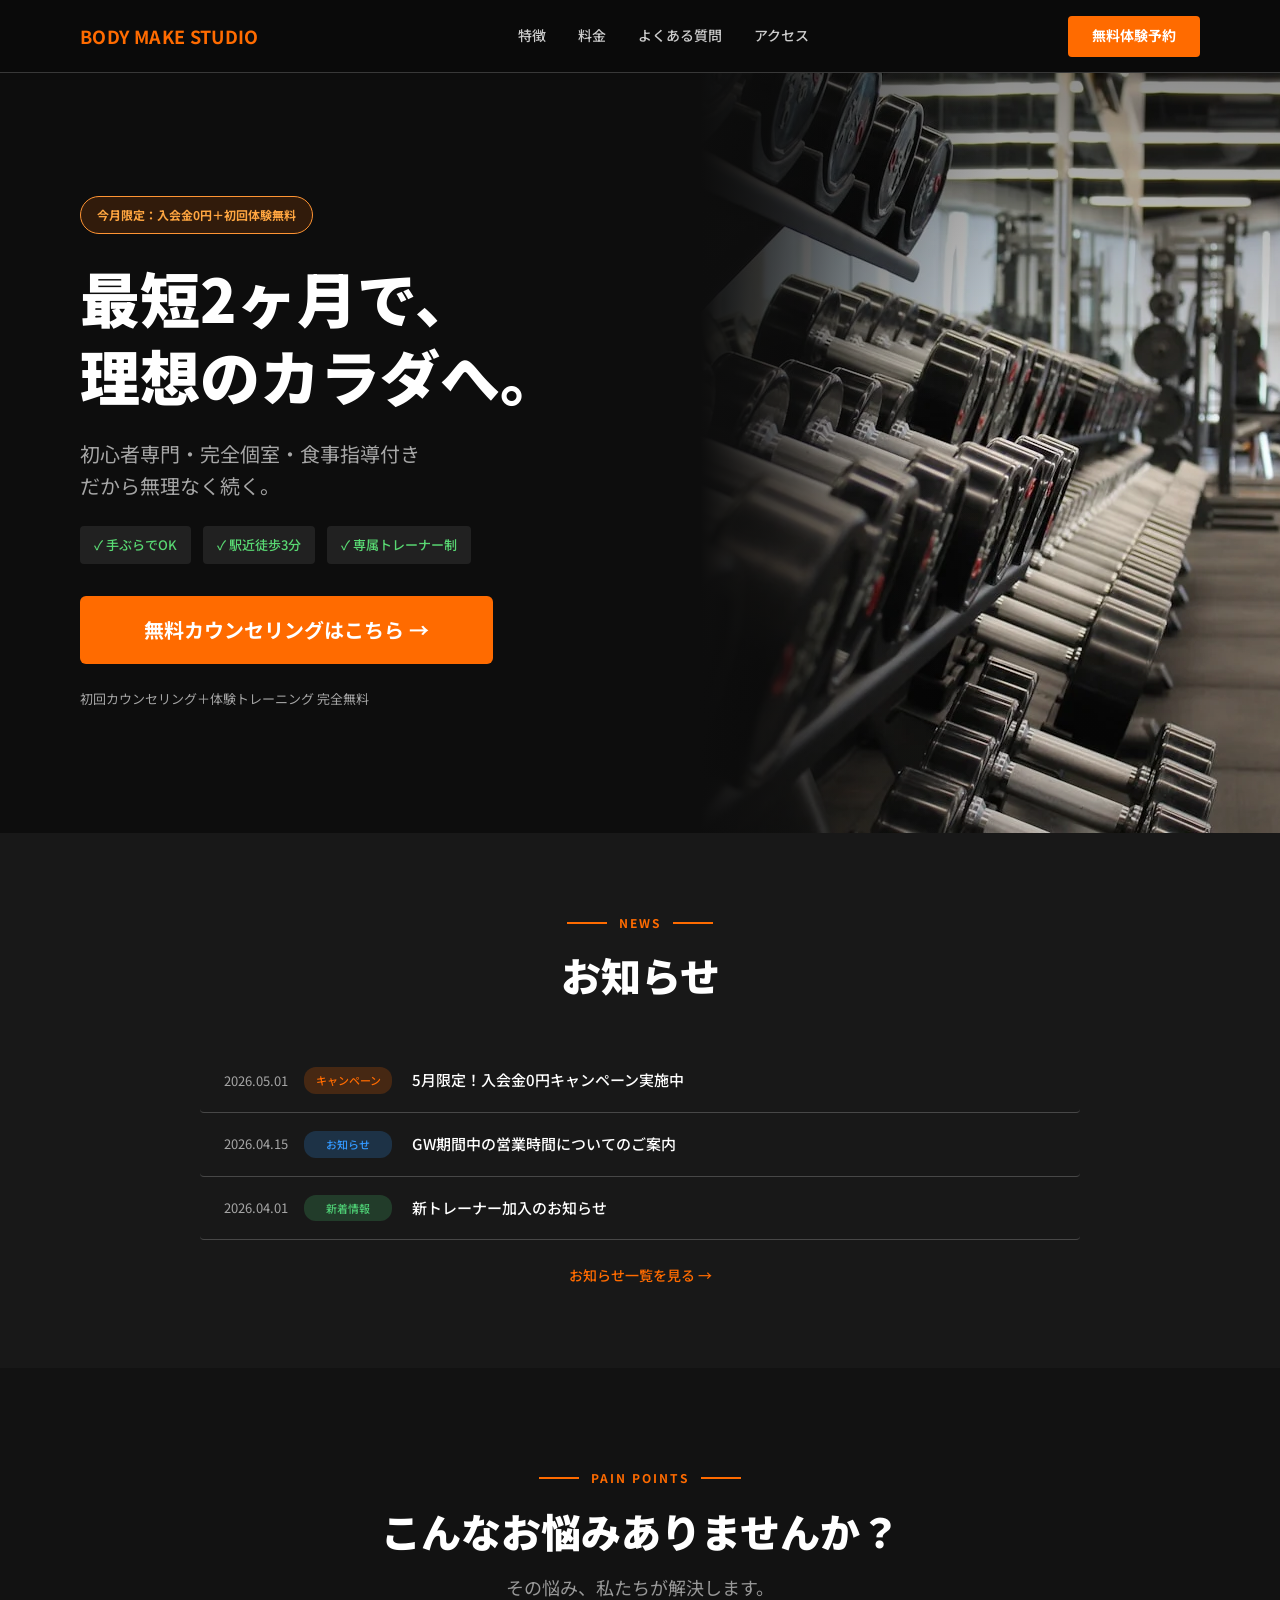
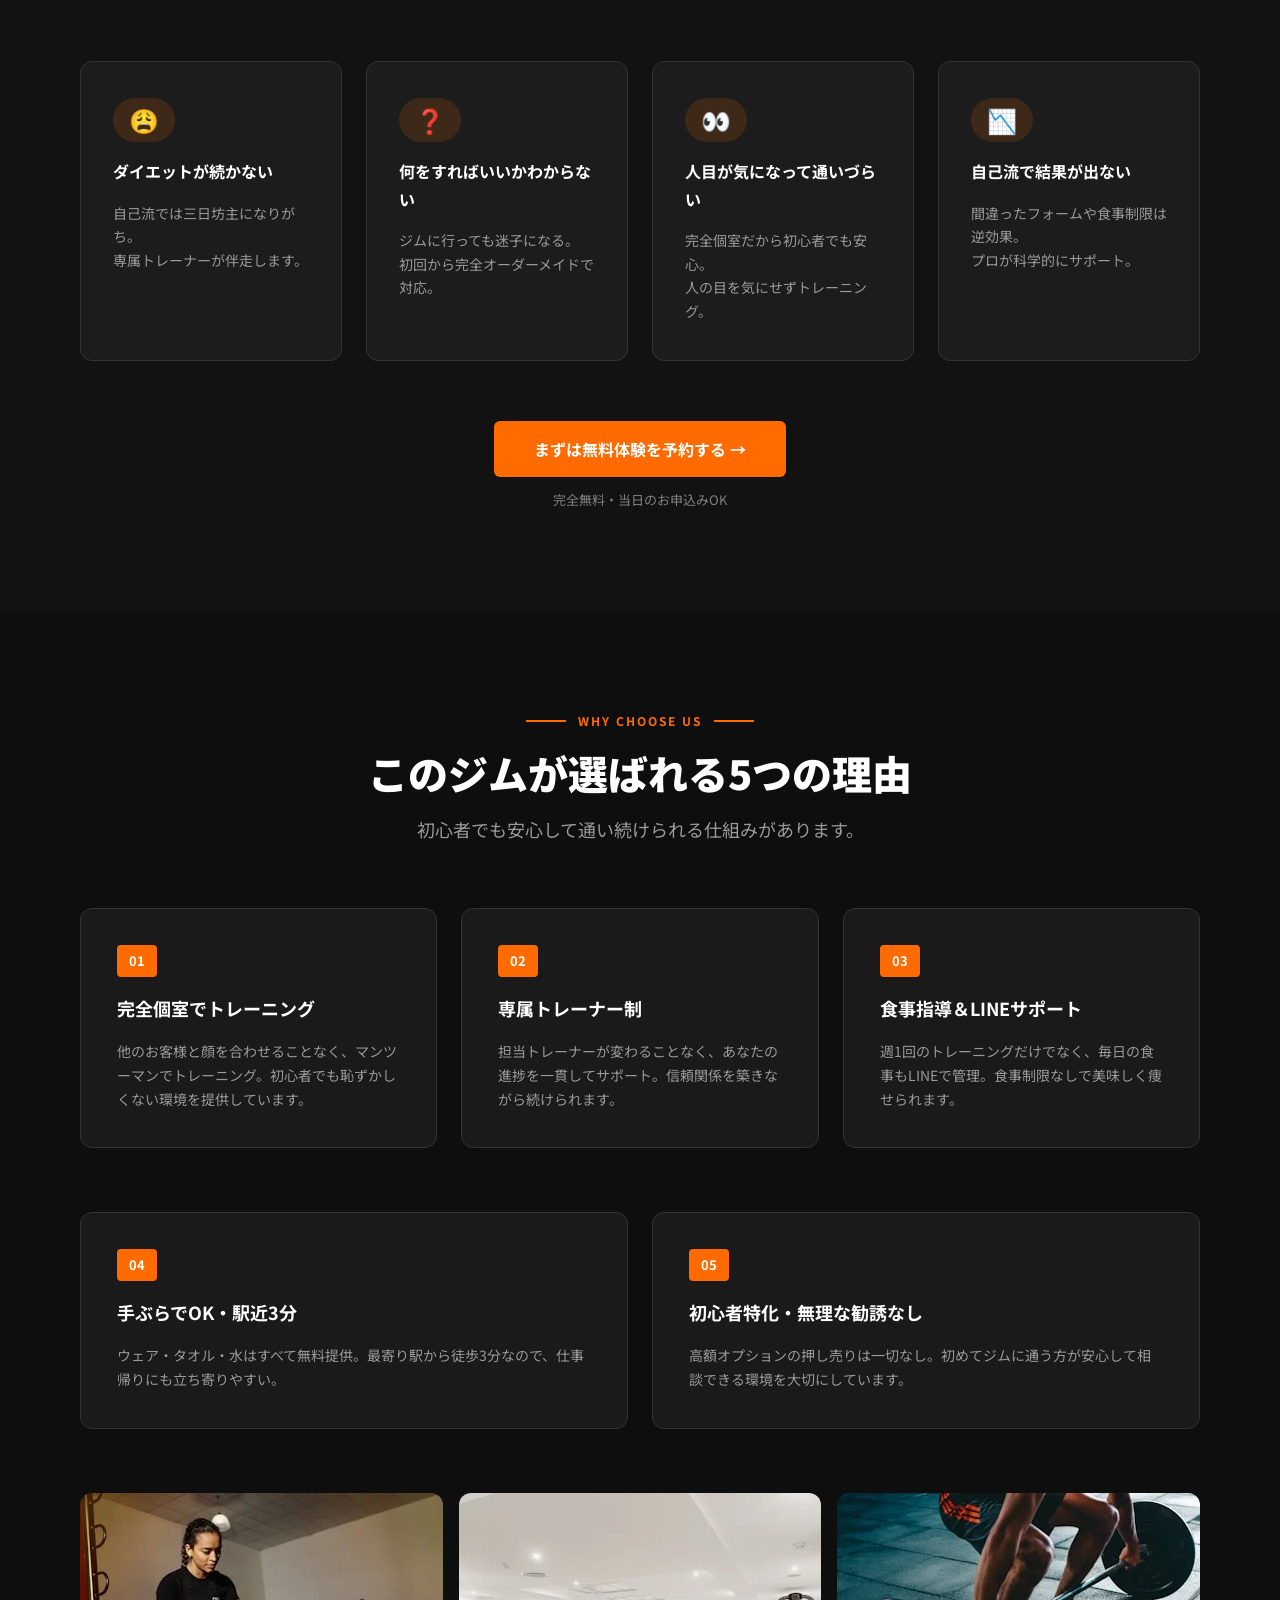
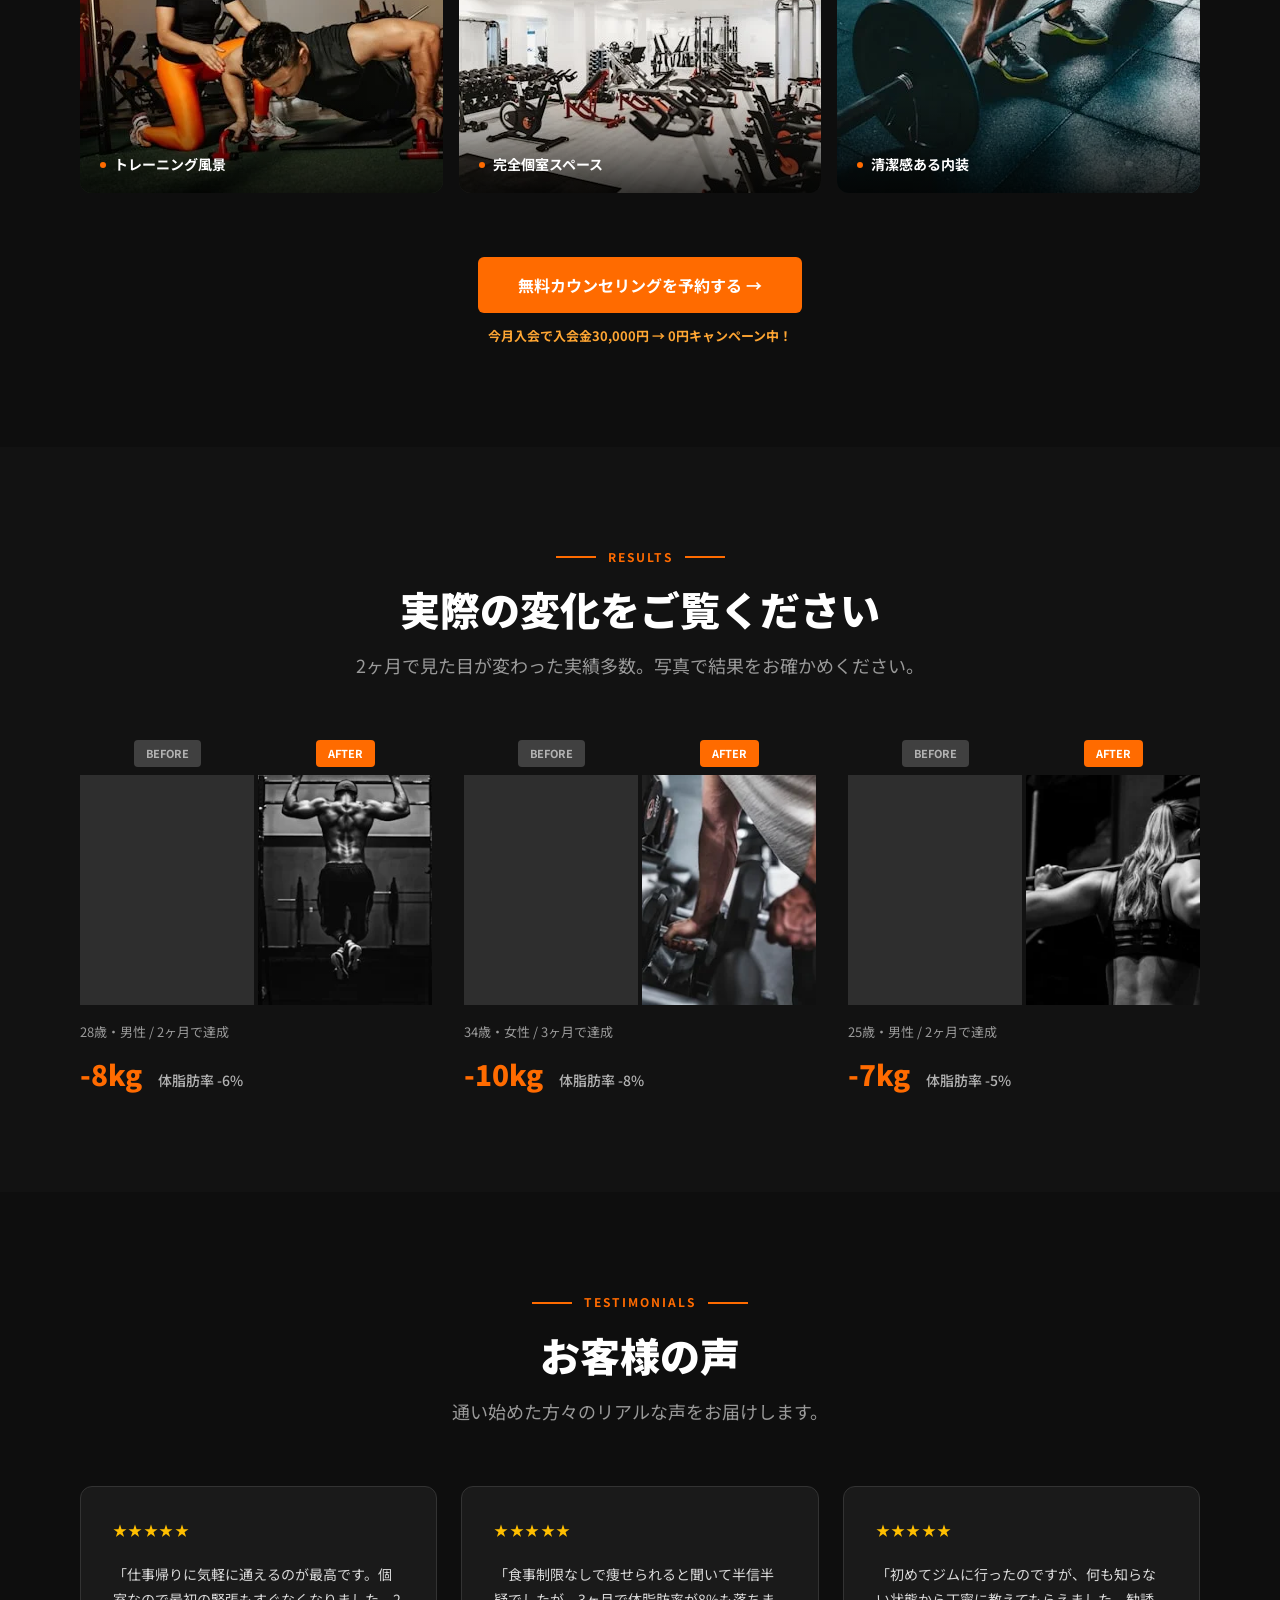
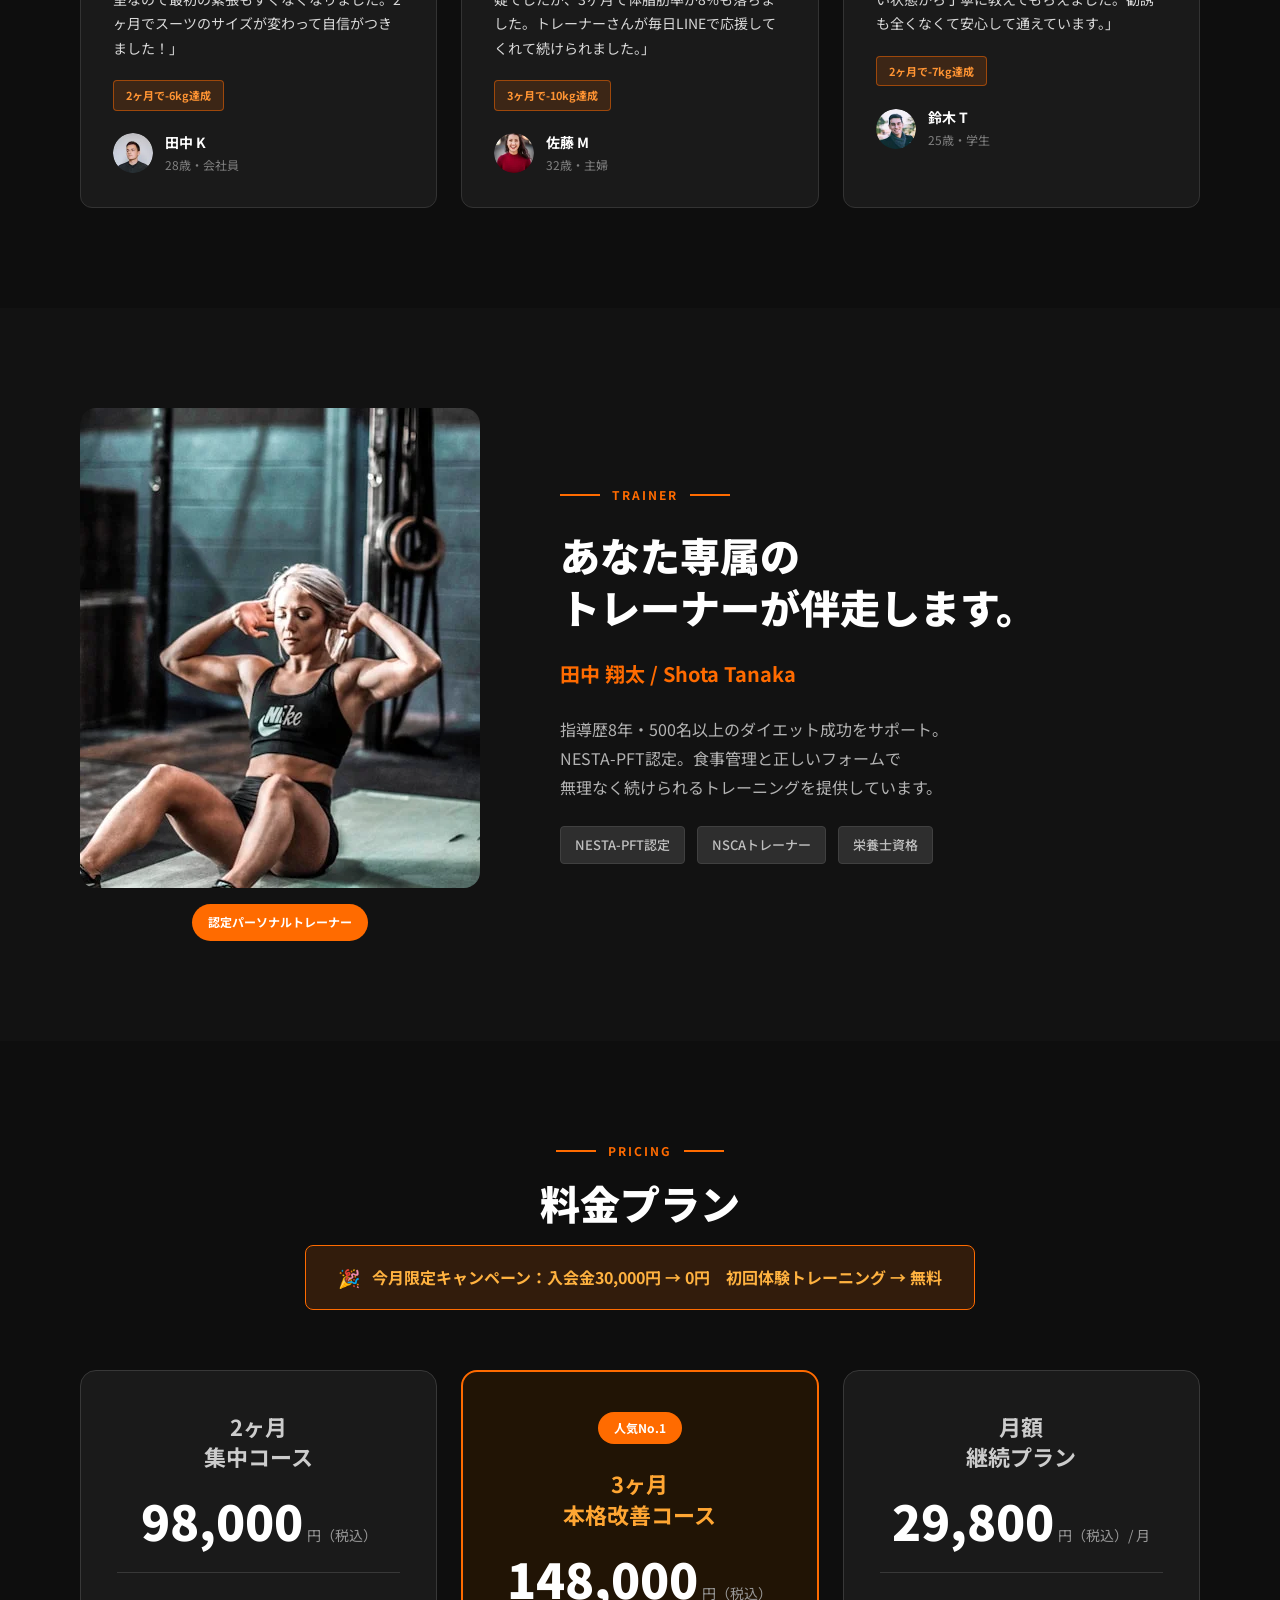
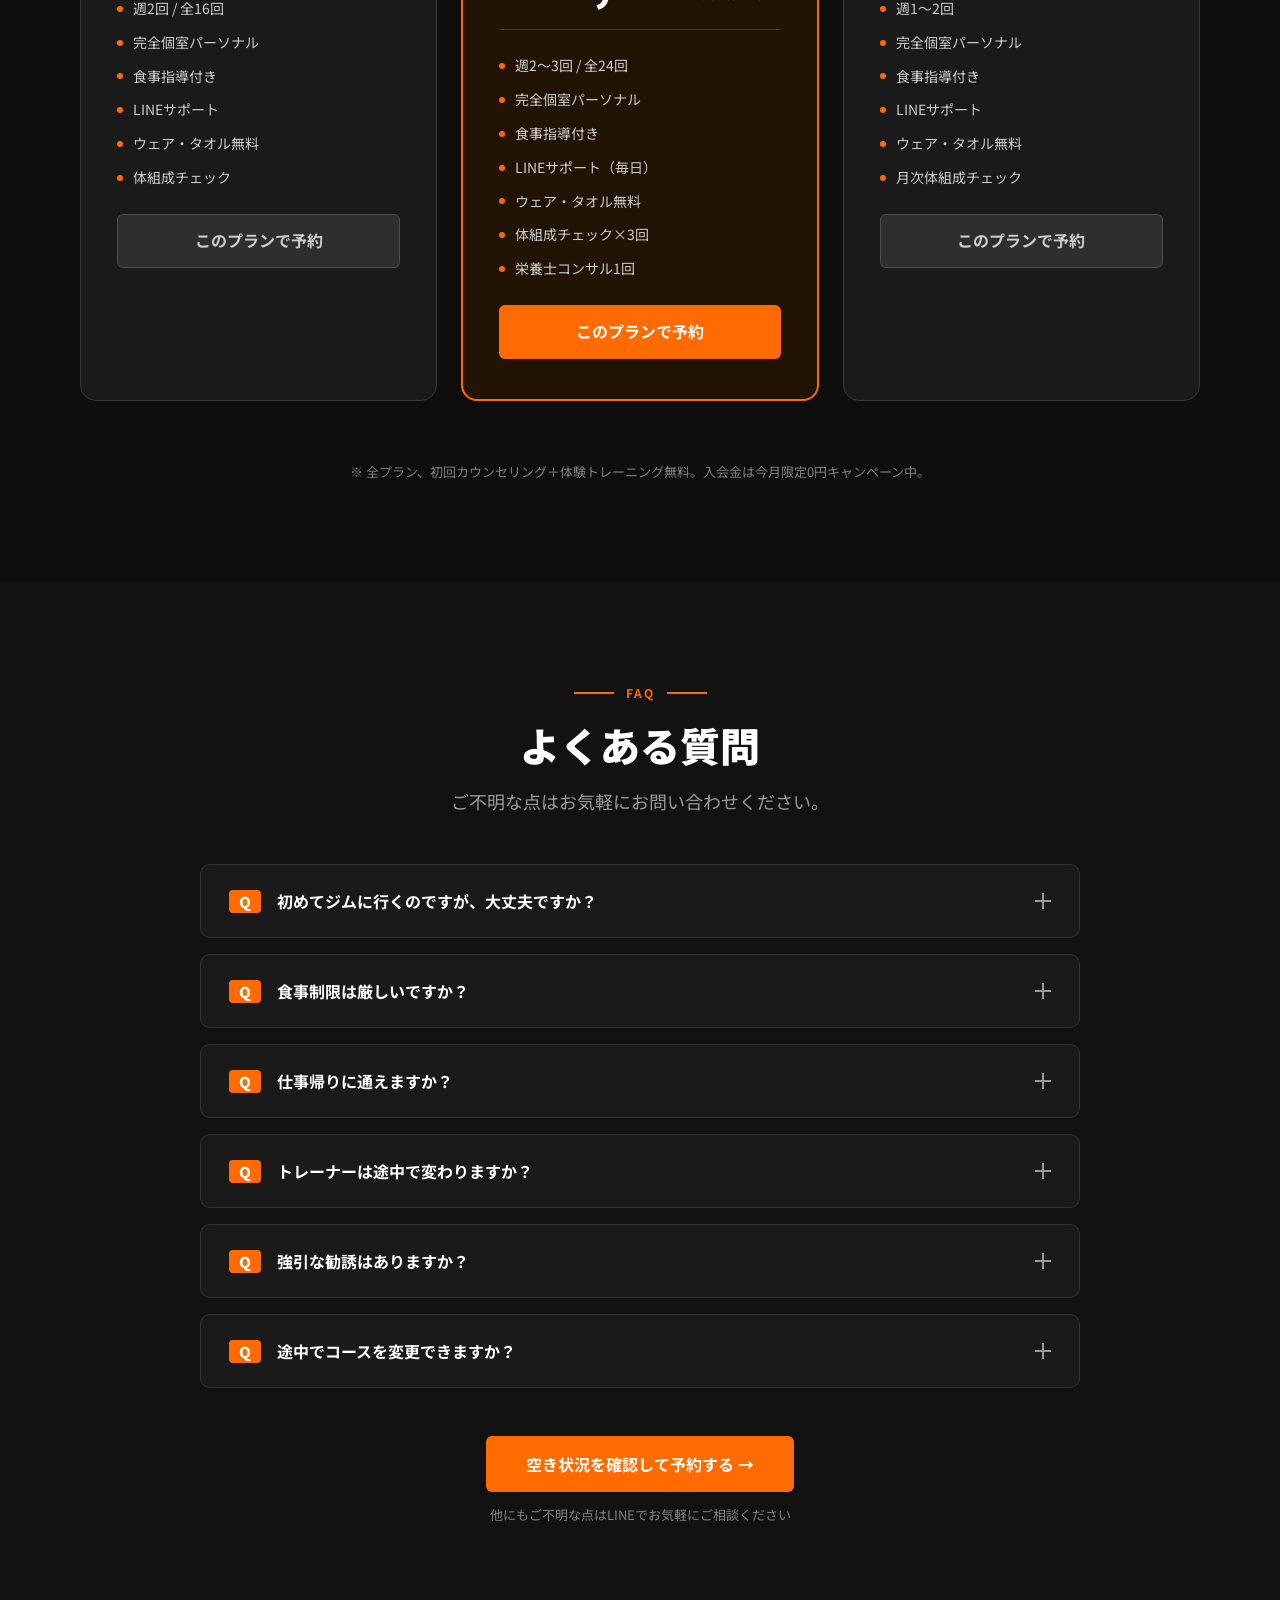
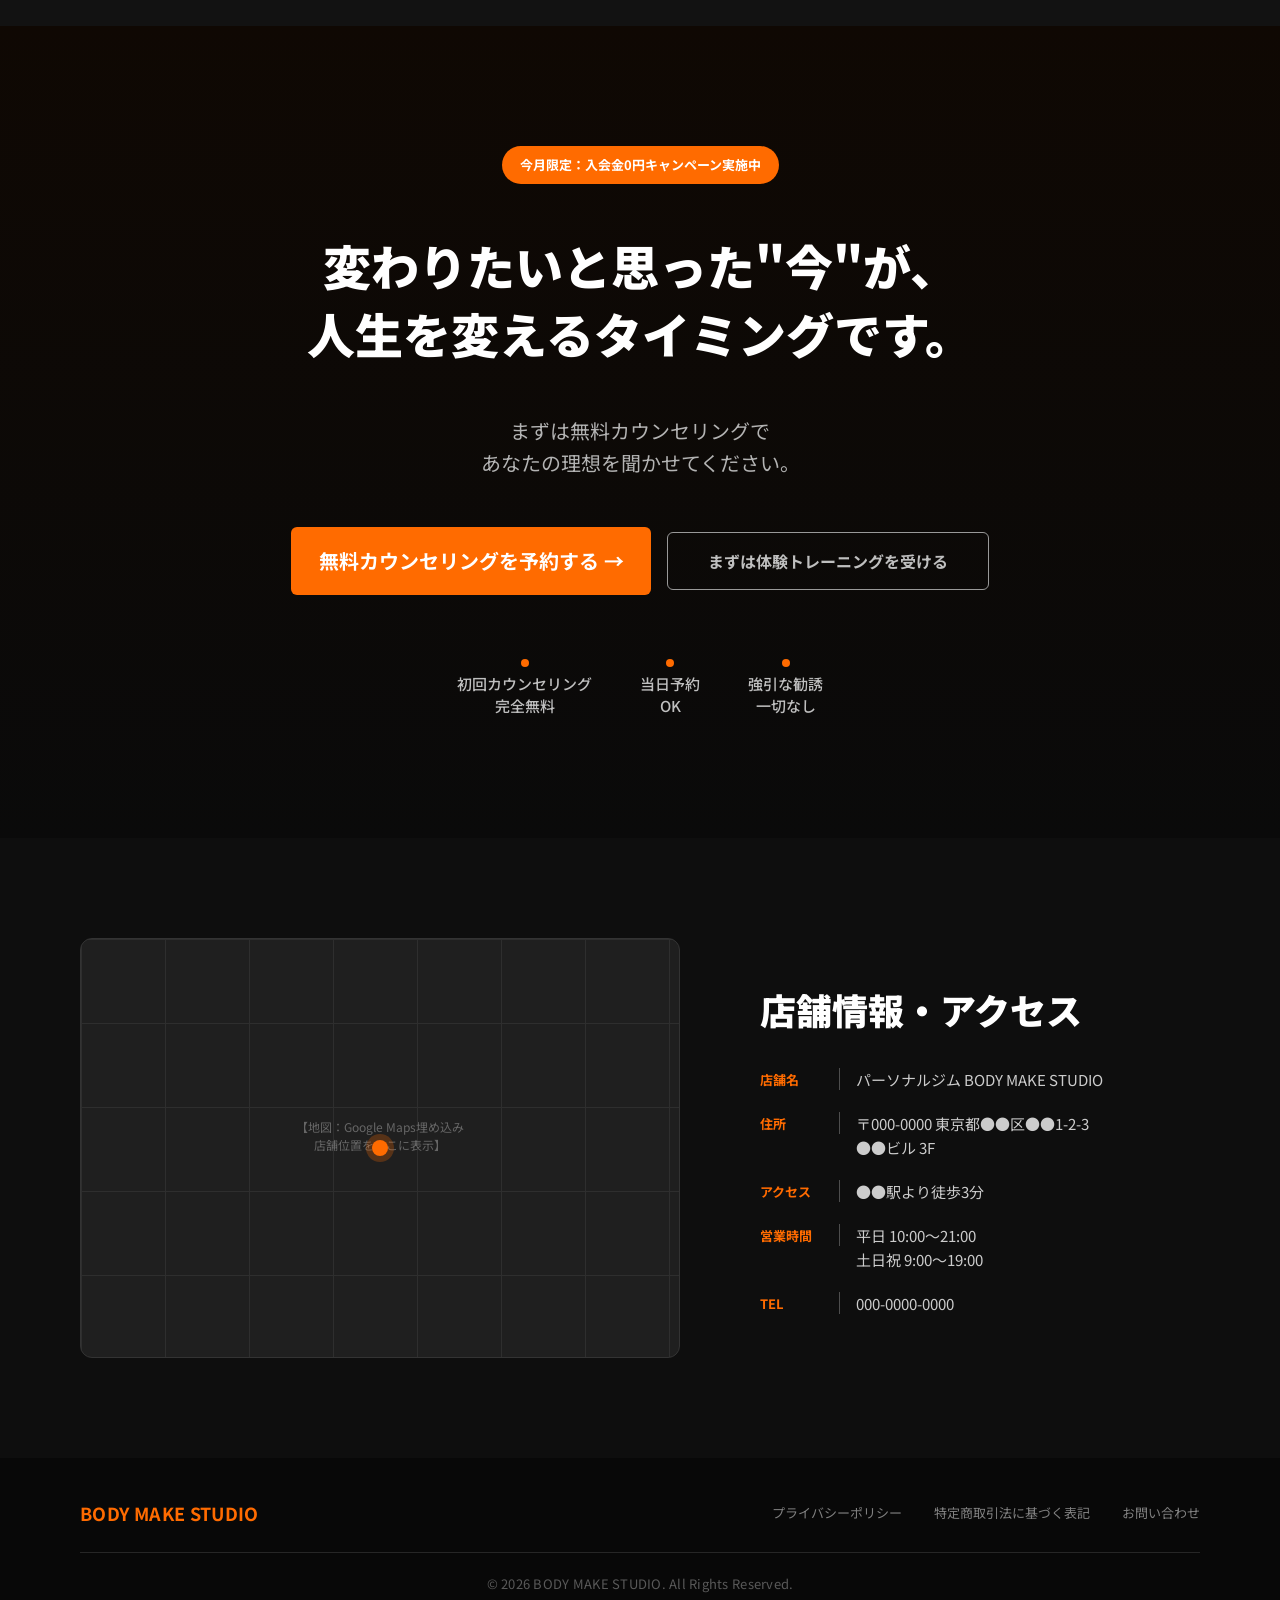
==== commit 043bd167: "refactor: 画像パス更新・未使用CSS削除・日本語コメント追加 画像パス更新: - 全HTMLファイルの参照を img/*.png から images/*.webp に変更  未使用CSS削除" ====
--- a/index.html
+++ b/index.html
@@ -5,6 +5,7 @@
   <meta name="viewport" content="width=device-width, initial-scale=1.0">
   <meta name="description" content="BODY MAKE STUDIO｜初心者専門・完全個室・食事指導付きのパーソナルジム。最短2ヶ月で理想のカラダへ。今月入会金0円キャンペーン実施中。">
   <title>BODY MAKE STUDIO｜最短2ヶ月で、理想のカラダへ。</title>
+  <!-- Google Fonts: Noto Sans JP（日本語フォント） -->
   <link rel="preconnect" href="https://fonts.googleapis.com">
   <link rel="preconnect" href="https://fonts.gstatic.com" crossorigin>
   <link href="https://fonts.googleapis.com/css2?family=Noto+Sans+JP:wght@400;500;700;900&display=swap" rel="stylesheet">
@@ -13,11 +14,15 @@
 </head>
 <body>
 
-  <!-- ============== Header ============== -->
-  <!-- Figma: 15:2 Header -->
+  <!-- ==============================================================
+       ヘッダー
+       SP: ハンバーガーボタン（.js-menu-btn）でドロワー（.js-drawer）を開閉。
+       PC: ナビリンクを横並びで表示。main.js の initDrawer() が制御する。
+       ============================================================== -->
   <header class="header">
     <div class="header__inner">
       <a href="index.html" class="header__logo">BODY MAKE STUDIO</a>
+      <!-- PC 用ナビ（SP では CSS で非表示） -->
       <nav class="header__nav" aria-label="グローバルナビゲーション">
         <ul class="header__nav-list">
           <li><a href="#reason" class="header__nav-link">特徴</a></li>
@@ -27,12 +32,14 @@
         </ul>
       </nav>
       <a href="counseling.html" class="header__cta">無料体験予約</a>
+      <!-- ハンバーガーボタン（SP のみ表示）: span 3本で 3本線アイコンを構成 -->
       <button type="button" class="header__menu-btn js-menu-btn" aria-label="メニューを開く" aria-expanded="false" aria-controls="drawerMenu">
         <span></span>
         <span></span>
         <span></span>
       </button>
     </div>
+    <!-- SP 用ドロワーメニュー: .is-open が付いたら表示 -->
     <div class="header__drawer js-drawer" id="drawerMenu">
       <ul class="header__drawer-list">
         <li><a href="#reason" class="header__drawer-link">特徴</a></li>
@@ -47,14 +54,18 @@
 
   <main>
 
-    <!-- ============== Hero / FV ============== -->
-    <!-- Figma: 16:2 Section-01 ファーストビュー -->
+    <!-- ==============================================================
+         ヒーロー（ファーストビュー）
+         SP: 画像が上・テキストが下の縦並び（CSS の order プロパティで制御）。
+         PC: テキスト左・画像右の横並びレイアウト。
+         ============================================================== -->
     <section class="hero">
       <div class="hero__inner">
         <div class="hero__content">
           <span class="hero__badge">今月限定：入会金0円＋初回体験無料</span>
           <h1 class="hero__title">最短2ヶ月で、<br>理想のカラダへ。</h1>
           <p class="hero__lead">初心者専門・完全個室・食事指導付き<br>だから無理なく続く。</p>
+          <!-- 3つの特徴タグ -->
           <ul class="hero__features">
             <li class="hero__feature">✓ 手ぶらでOK</li>
             <li class="hero__feature">✓ 駅近徒歩3分</li>
@@ -64,25 +75,27 @@
           <p class="hero__note">初回カウンセリング＋体験トレーニング 完全無料</p>
         </div>
         <div class="hero__image">
-          <img src="img/hero-top.png" alt="BODY MAKE STUDIO トレーニングジム">
-        </div>
-      </div>
-    </section>
-
-    <!-- ============== News (preview) ============== -->
-    <!-- Figma: 101:2 Section-News [WordPress: カスタム投稿] -->
+          <img src="images/hero-top.webp" alt="BODY MAKE STUDIO トレーニングジム">
+        </div>
+      </div>
+    </section>
+
+    <!-- ==============================================================
+         お知らせ（プレビュー）
+         最新3件を表示。WordPress 化時は WP_Query でループに置き換える。
+         ============================================================== -->
     <section class="news" id="news">
       <div class="news__inner">
         <div class="c-heading news__heading">
           <span class="c-heading__label">NEWS</span>
           <h2 class="c-heading__title">お知らせ</h2>
         </div>
-        <!-- WordPress化時：WP_Query で投稿ループ -->
         <ul class="news__list">
           <li>
             <a href="news.html" class="news__item">
               <div class="news__meta">
                 <time class="news__date" datetime="2026-05-01">2026.05.01</time>
+                <!-- カテゴリーは --campaign / --info / --new の3種類 -->
                 <span class="news__category news__category--campaign">キャンペーン</span>
               </div>
               <p class="news__title">5月限定！入会金0円キャンペーン実施中</p>
@@ -111,8 +124,10 @@
       </div>
     </section>
 
-    <!-- ============== Pain Points ============== -->
-    <!-- Figma: 17:2 Section-02 悩み訴求 -->
+    <!-- ==============================================================
+         悩み訴求
+         ターゲットが抱える4つの悩みをカード形式で並べる。
+         ============================================================== -->
     <section class="pain l-section" id="pain">
       <div class="pain__inner">
         <div class="c-heading">
@@ -149,8 +164,11 @@
       </div>
     </section>
 
-    <!-- ============== Reasons ============== -->
-    <!-- Figma: 18:2 Section-03 選ばれる理由 -->
+    <!-- ==============================================================
+         選ばれる5つの理由
+         理由カードは最初の3枚が3列、残り2枚が2列のグリッド。
+         下部に施設の写真3枚を横並びで表示する。
+         ============================================================== -->
     <section class="reason l-section" id="reason">
       <div class="reason__inner">
         <div class="c-heading">
@@ -158,6 +176,7 @@
           <h2 class="c-heading__title">このジムが選ばれる5つの理由</h2>
           <p class="c-heading__sub">初心者でも安心して通い続けられる仕組みがあります。</p>
         </div>
+        <!-- 理由 01〜03: 3列グリッド -->
         <ul class="reason__grid">
           <li class="reason__card">
             <span class="reason__num">01</span>
@@ -175,6 +194,7 @@
             <p class="reason__text">週1回のトレーニングだけでなく、毎日の食事もLINEで管理。食事制限なしで美味しく痩せられます。</p>
           </li>
         </ul>
+        <!-- 理由 04〜05: 2列グリッド（--2col で列数を上書き） -->
         <ul class="reason__grid reason__grid--2col">
           <li class="reason__card">
             <span class="reason__num">04</span>
@@ -187,17 +207,18 @@
             <p class="reason__text">高額オプションの押し売りは一切なし。初めてジムに通う方が安心して相談できる環境を大切にしています。</p>
           </li>
         </ul>
+        <!-- 施設写真: 画像下部にグラデーション + ラベルを重ねて表示 -->
         <ul class="reason__photos">
           <li class="reason__photo">
-            <img src="img/feature-training.png" alt="トレーニング風景">
+            <img src="images/feature-training.webp" alt="トレーニング風景">
             <div class="reason__photo-label"><span class="reason__photo-label-text">トレーニング風景</span></div>
           </li>
           <li class="reason__photo">
-            <img src="img/feature-private.png" alt="完全個室スペース">
+            <img src="images/feature-private.webp" alt="完全個室スペース">
             <div class="reason__photo-label"><span class="reason__photo-label-text">完全個室スペース</span></div>
           </li>
           <li class="reason__photo">
-            <img src="img/feature-interior.png" alt="清潔感ある内装">
+            <img src="images/feature-interior.webp" alt="清潔感ある内装">
             <div class="reason__photo-label"><span class="reason__photo-label-text">清潔感ある内装</span></div>
           </li>
         </ul>
@@ -208,8 +229,10 @@
       </div>
     </section>
 
-    <!-- ============== Before / After ============== -->
-    <!-- Figma: 19:2 Section-04 ビフォーアフター -->
+    <!-- ==============================================================
+         ビフォーアフター
+         BEFORE は画像なし（空の .ba__photo）、AFTER に実績写真を表示。
+         ============================================================== -->
     <section class="ba l-section" id="results">
       <div class="ba__inner">
         <div class="c-heading">
@@ -222,12 +245,12 @@
             <div class="ba__pair">
               <div class="ba__col">
                 <span class="ba__label ba__label--before">BEFORE</span>
-                <div class="ba__photo" aria-label="Before写真"></div>
+                <div class="ba__photo" aria-label="Before写真"></div><!-- Before は現状写真なし -->
               </div>
               <div class="ba__col">
                 <span class="ba__label ba__label--after">AFTER</span>
                 <div class="ba__photo">
-                  <img src="img/ba-after-1.png" alt="2ヶ月後の体型変化">
+                  <img src="images/ba-after-1.webp" alt="2ヶ月後の体型変化">
                 </div>
               </div>
             </div>
@@ -246,7 +269,7 @@
               <div class="ba__col">
                 <span class="ba__label ba__label--after">AFTER</span>
                 <div class="ba__photo">
-                  <img src="img/ba-after-2.png" alt="3ヶ月後の体型変化">
+                  <img src="images/ba-after-2.webp" alt="3ヶ月後の体型変化">
                 </div>
               </div>
             </div>
@@ -265,7 +288,7 @@
               <div class="ba__col">
                 <span class="ba__label ba__label--after">AFTER</span>
                 <div class="ba__photo">
-                  <img src="img/ba-after-3.png" alt="2ヶ月後の体型変化">
+                  <img src="images/ba-after-3.webp" alt="2ヶ月後の体型変化">
                 </div>
               </div>
             </div>
@@ -279,8 +302,9 @@
       </div>
     </section>
 
-    <!-- ============== Voice / Testimonials ============== -->
-    <!-- Figma: 20:2 Section-05 お客様の声 -->
+    <!-- ==============================================================
+         お客様の声
+         ============================================================== -->
     <section class="voice l-section" id="voice">
       <div class="voice__inner">
         <div class="c-heading">
@@ -294,7 +318,7 @@
             <p class="voice__text">「仕事帰りに気軽に通えるのが最高です。個室なので最初の緊張もすぐなくなりました。2ヶ月でスーツのサイズが変わって自信がつきました！」</p>
             <span class="voice__badge">2ヶ月で-6kg達成</span>
             <div class="voice__person">
-              <div class="voice__avatar"><img src="img/avatar-1.png" alt=""></div>
+              <div class="voice__avatar"><img src="images/avatar-1.webp" alt=""></div>
               <div>
                 <p class="voice__name">田中 K</p>
                 <p class="voice__profile">28歳・会社員</p>
@@ -306,7 +330,7 @@
             <p class="voice__text">「食事制限なしで痩せられると聞いて半信半疑でしたが、3ヶ月で体脂肪率が8%も落ちました。トレーナーさんが毎日LINEで応援してくれて続けられました。」</p>
             <span class="voice__badge">3ヶ月で-10kg達成</span>
             <div class="voice__person">
-              <div class="voice__avatar"><img src="img/avatar-2.png" alt=""></div>
+              <div class="voice__avatar"><img src="images/avatar-2.webp" alt=""></div>
               <div>
                 <p class="voice__name">佐藤 M</p>
                 <p class="voice__profile">32歳・主婦</p>
@@ -318,7 +342,7 @@
             <p class="voice__text">「初めてジムに行ったのですが、何も知らない状態から丁寧に教えてもらえました。勧誘も全くなくて安心して通えています。」</p>
             <span class="voice__badge">2ヶ月で-7kg達成</span>
             <div class="voice__person">
-              <div class="voice__avatar"><img src="img/avatar-3.png" alt=""></div>
+              <div class="voice__avatar"><img src="images/avatar-3.webp" alt=""></div>
               <div>
                 <p class="voice__name">鈴木 T</p>
                 <p class="voice__profile">25歳・学生</p>
@@ -329,13 +353,14 @@
       </div>
     </section>
 
-    <!-- ============== Trainer ============== -->
-    <!-- Figma: 20:56 Section-06 トレーナー紹介 -->
+    <!-- ==============================================================
+         トレーナー紹介
+         ============================================================== -->
     <section class="trainer l-section" id="trainer">
       <div class="trainer__inner">
         <div class="trainer__photo-wrap">
           <div class="trainer__photo">
-            <img src="img/trainer.png" alt="トレーナー 田中翔太">
+            <img src="images/trainer.webp" alt="トレーナー 田中翔太">
           </div>
           <span class="trainer__cert">認定パーソナルトレーナー</span>
         </div>
@@ -344,6 +369,7 @@
           <h2 class="trainer__title">あなた専属の<br>トレーナーが伴走します。</h2>
           <p class="trainer__name">田中 翔太 / Shota Tanaka</p>
           <p class="trainer__desc">指導歴8年・500名以上のダイエット成功をサポート。<br>NESTA-PFT認定。食事管理と正しいフォームで<br>無理なく続けられるトレーニングを提供しています。</p>
+          <!-- 資格チップ -->
           <ul class="trainer__certs">
             <li class="trainer__cert-chip">NESTA-PFT認定</li>
             <li class="trainer__cert-chip">NSCAトレーナー</li>
@@ -353,8 +379,10 @@
       </div>
     </section>
 
-    <!-- ============== Pricing ============== -->
-    <!-- Figma: 21:2 Section-07 料金プラン -->
+    <!-- ==============================================================
+         料金プラン
+         人気プランには .pricing__card--popular でハイライト表示。
+         ============================================================== -->
     <section class="pricing l-section" id="pricing">
       <div class="pricing__inner">
         <div class="c-heading">
@@ -366,6 +394,7 @@
           </div>
         </div>
         <ul class="pricing__grid">
+          <!-- 2ヶ月集中コース -->
           <li class="pricing__card">
             <h3 class="pricing__plan-name">2ヶ月<br>集中コース</h3>
             <p class="pricing__price">
@@ -383,6 +412,7 @@
             </ul>
             <a href="counseling.html" class="pricing__btn">このプランで予約</a>
           </li>
+          <!-- 3ヶ月本格改善コース（人気No.1 ハイライト） -->
           <li class="pricing__card pricing__card--popular">
             <span class="pricing__badge">人気No.1</span>
             <h3 class="pricing__plan-name">3ヶ月<br>本格改善コース</h3>
@@ -402,6 +432,7 @@
             </ul>
             <a href="counseling.html" class="pricing__btn">このプランで予約</a>
           </li>
+          <!-- 月額継続プラン -->
           <li class="pricing__card">
             <h3 class="pricing__plan-name">月額<br>継続プラン</h3>
             <p class="pricing__price">
@@ -424,8 +455,11 @@
       </div>
     </section>
 
-    <!-- ============== FAQ ============== -->
-    <!-- Figma: 22:2 Section-08 よくある質問 -->
+    <!-- ==============================================================
+         FAQ（よくある質問）
+         .js-faq-item をクリックすると .is-open が付き回答欄が開く。
+         main.js の initFaq() が制御する。
+         ============================================================== -->
     <section class="faq l-section" id="faq">
       <div class="faq__inner">
         <div class="c-heading">
@@ -434,13 +468,14 @@
           <p class="c-heading__sub">ご不明な点はお気軽にお問い合わせください。</p>
         </div>
         <ul class="faq__list">
+          <!-- 各 .faq__item: ボタン（質問）＋ div（回答）のセット -->
           <li class="faq__item js-faq-item">
             <button type="button" class="faq__q js-faq-q" aria-expanded="false">
               <span class="faq__q-content">
                 <span class="faq__mark">Q</span>
                 <span class="faq__q-text">初めてジムに行くのですが、大丈夫ですか？</span>
               </span>
-              <span class="faq__icon" aria-hidden="true"></span>
+              <span class="faq__icon" aria-hidden="true"></span><!-- + / − アイコン -->
             </button>
             <div class="faq__a">
               <span class="faq__mark faq__mark--a">A</span>
@@ -520,8 +555,10 @@
       </div>
     </section>
 
-    <!-- ============== Final CTA ============== -->
-    <!-- Figma: 23:2 Section-09 最終CTA -->
+    <!-- ==============================================================
+         最終 CTA
+         ページ末尾のコンバージョン誘導。ボタン2つを縦（SP）/横（PC）に並べる。
+         ============================================================== -->
     <section class="final" id="final-cta">
       <div class="final__inner">
         <span class="final__badge">今月限定：入会金0円キャンペーン実施中</span>
@@ -531,6 +568,7 @@
           <a href="counseling.html" class="c-btn c-btn--primary c-btn--xl">無料カウンセリングを予約する →</a>
           <a href="counseling.html" class="c-btn c-btn--outline c-btn--lg">まずは体験トレーニングを受ける</a>
         </div>
+        <!-- 安心ポイント 3点 -->
         <ul class="final__notes">
           <li class="final__note">初回カウンセリング<br>完全無料</li>
           <li class="final__note">当日予約<br>OK</li>
@@ -539,10 +577,13 @@
       </div>
     </section>
 
-    <!-- ============== Access ============== -->
-    <!-- Figma: 23:23 Section-10 店舗情報・アクセス -->
+    <!-- ==============================================================
+         店舗情報・アクセス
+         地図エリアは現状プレースホルダー。本番時は Google Maps iframe に差し替える。
+         ============================================================== -->
     <section class="access l-section" id="access">
       <div class="access__inner">
+        <!-- 地図プレースホルダー（本番: Google Maps の iframe を埋め込む） -->
         <div class="access__map" aria-label="店舗位置の地図">
           <span class="access__map-text">【地図：Google Maps埋め込み<br>店舗位置をここに表示】</span>
           <span class="access__map-pin" aria-hidden="true"></span>
@@ -577,8 +618,9 @@
 
   </main>
 
-  <!-- ============== Footer ============== -->
-  <!-- Figma: 23:58 Footer -->
+  <!-- ==============================================================
+       フッター
+       ============================================================== -->
   <footer class="footer">
     <div class="footer__inner">
       <div class="footer__top">
--- a/css/style.css
+++ b/css/style.css
@@ -1,14 +1,14 @@
 @charset "UTF-8";
 
 /* ============================================================
-   BODY MAKE STUDIO LP - common stylesheet
-   Figma fileKey: shJWQE83m8pmmdL6eicm4r
-   PC: 1440px / SP: 768px breakpoint (mobile first)
+   BODY MAKE STUDIO LP - 共通スタイルシート
+   全ページで読み込まれる。モバイルファーストで記述し、
+   768px 以上を @media (min-width: 768px) で上書きする。
    ============================================================ */
 
-/* ===== Variables ===== */
+/* ===== CSS カスタムプロパティ（変数） ===== */
 :root {
-  /* Colors - background */
+  /* 背景色: bg-base が最も暗いベース。セクションごとに微妙に差をつけてメリハリを出す */
   --bg-base: #0d0d0d;
   --bg-darker: #0a0a0a;
   --bg-deepest: #080808;
@@ -16,67 +16,66 @@
   --bg-section-2: #0e0e0e;
   --bg-section-3: #181818;
   --bg-section-4: #141414;
-  --bg-card: #1a1a1a;
+  --bg-card: #1a1a1a;       /* カード背景 */
   --bg-card-2: #1c1c1c;
   --bg-card-3: #1f1f1f;
-  --bg-input: #1f1f1f;
-  --bg-chip: #212121;
+  --bg-input: #1f1f1f;      /* フォーム入力欄の背景 */
+  --bg-chip: #212121;       /* タグ・チップの背景 */
   --bg-chip-2: #2e2e2e;
 
-  /* Colors - accent */
+  /* アクセントカラー: オレンジ系。透明度違いも用意してバッジ背景などに使う */
   --accent: #ff6b00;
   --accent-light: #ff9433;
   --accent-amber: #ffa640;
   --accent-amber-2: #ffa633;
   --accent-warm: #ffb240;
-  --accent-bg-15: rgba(255, 107, 0, 0.15);
+  --accent-bg-15: rgba(255, 107, 0, 0.15); /* 薄い背景用 */
   --accent-bg-20: rgba(255, 107, 0, 0.2);
-  --accent-bg-50: rgba(255, 107, 0, 0.5);
-
-  /* Colors - text */
+  --accent-bg-50: rgba(255, 107, 0, 0.5);  /* ボーダー用 */
+
+  /* テキスト色: white → muted の順に暗くなる */
   --text-white: #ffffff;
   --text-light: #ccc;
   --text-light-2: #d9d9d9;
   --text-medium: #b3b3b3;
   --text-medium-2: #a6a6a6;
   --text-medium-3: #bfbfbf;
-  --text-mid: #999;
+  --text-mid: #999;         /* 補足テキストなど中程度の暗さ */
   --text-dim: #808080;
   --text-dim-2: #737373;
-  --text-muted: #595959;
+  --text-muted: #595959;    /* コピーライトなど最も目立たせない文字 */
   --text-muted-2: #666;
 
-  /* Colors - border / divider */
+  /* ボーダー・区切り線 */
   --border-light: #333;
   --border-mid: #383838;
   --border-dark: #404040;
-  --border-input: #4d4d4d;
+  --border-input: #4d4d4d;  /* フォーム入力欄のボーダー */
   --divider: #2e2e2e;
   --divider-2: #262626;
   --divider-3: #474747;
 
-  /* Colors - misc */
-  --chip-green: #59d973;
-  --color-star: #ffbf00;
-  --color-blue: #39f;
-  --color-green: #4dcc73;
+  /* その他の色 */
+  --chip-green: #59d973;    /* 特徴タグの緑 */
+  --color-star: #ffbf00;    /* 星評価の黄色 */
+  --color-blue: #39f;       /* お知らせカテゴリーの青 */
+  --color-green: #4dcc73;   /* お知らせカテゴリーの緑 */
   --color-blue-bg: rgba(51, 153, 255, 0.2);
   --color-green-bg: rgba(77, 204, 115, 0.2);
 
-  /* Layout */
-  --max-width: 1440px;
-  --content-max: 1280px;
-  --container-padding-pc: 80px;
-  --container-padding-sp: 20px;
-
-  /* Font */
+  /* レイアウト */
+  --max-width: 1440px;            /* コンテンツの最大幅 */
+  --container-padding-pc: 80px;   /* PC時の左右余白 */
+  --container-padding-sp: 20px;   /* SP時の左右余白 */
+
+  /* フォント: 日本語を優先しつつ OS のシステムフォントにフォールバック */
   --font-base: "Noto Sans JP", "Hiragino Sans", "Hiragino Kaku Gothic ProN", "Yu Gothic", Meiryo, sans-serif;
 }
 
-/* ===== Base ===== */
+/* ===== ベーススタイル ===== */
 html {
-  font-size: 62.5%; /* 1rem = 10px */
-  scroll-behavior: smooth;
+  font-size: 62.5%; /* 1rem = 10px にして rem 計算を楽にする（例: 1.6rem = 16px） */
+  scroll-behavior: smooth; /* アンカーリンクでのスムーズスクロール */
 }
 
 body {
@@ -85,17 +84,18 @@
   line-height: 1.7;
   color: var(--text-white);
   background-color: var(--bg-base);
-  -webkit-font-smoothing: antialiased;
+  -webkit-font-smoothing: antialiased;  /* macOS でフォントを滑らかにレンダリング */
   -moz-osx-font-smoothing: grayscale;
-  overflow-x: hidden;
-}
-
+  overflow-x: hidden; /* 横スクロールを防ぐ */
+}
+
+/* 全画像を幅いっぱいに表示し、はみ出た部分はトリミング */
 img {
   width: 100%;
-  height: auto;
   object-fit: cover;
 }
 
+/* リンクのホバー時にトランジションを適用（色・透明度・背景色） */
 a {
   transition: opacity 0.2s ease, color 0.2s ease, background-color 0.2s ease;
 }
@@ -104,34 +104,15 @@
   opacity: 0.85;
 }
 
-/* ===== Layout helpers ===== */
-.l-container {
-  max-width: var(--max-width);
-  margin: 0 auto;
-}
-
-.l-inner {
-  width: 100%;
-  max-width: var(--max-width);
-  margin: 0 auto;
-  padding-left: var(--container-padding-sp);
-  padding-right: var(--container-padding-sp);
-}
-
-@media (min-width: 768px) {
-  .l-inner {
-    padding-left: var(--container-padding-pc);
-    padding-right: var(--container-padding-pc);
-  }
-}
-
 /* ============================================================
-   Header
+   ヘッダー
+   スクロール時も画面上部に固定（sticky）。
+   SP ではハンバーガーメニュー、PC ではナビを横並びで表示する。
    ============================================================ */
 .header {
-  position: sticky;
+  position: sticky; /* スクロールしても上部に固定 */
   top: 0;
-  z-index: 100;
+  z-index: 100; /* 他のコンテンツより手前に表示 */
   width: 100%;
   background-color: var(--bg-darker);
   border-bottom: 1px solid var(--border-mid);
@@ -192,7 +173,7 @@
   opacity: 0.9;
 }
 
-/* Mobile menu toggle */
+/* ハンバーガーボタン（SP のみ表示、PC では display: none） */
 .header__menu-btn {
   display: inline-flex;
   flex-direction: column;
@@ -212,19 +193,21 @@
   transition: transform 0.25s ease, opacity 0.2s ease;
 }
 
+/* is-active 時: 3本線を ✕ 型に変形するアニメーション */
 .header__menu-btn.is-active span:nth-child(1) {
   transform: translateY(7px) rotate(45deg);
 }
 .header__menu-btn.is-active span:nth-child(2) {
-  opacity: 0;
+  opacity: 0; /* 中央の線を消す */
 }
 .header__menu-btn.is-active span:nth-child(3) {
   transform: translateY(-7px) rotate(-45deg);
 }
 
+/* ドロワーメニュー本体: 初期は非表示で JS が .is-open を付けると開く */
 .header__drawer {
   display: none;
-  position: absolute;
+  position: absolute; /* ヘッダー直下に重ねて表示 */
   top: 100%;
   left: 0;
   width: 100%;
@@ -278,7 +261,7 @@
 }
 
 /* ============================================================
-   Footer
+   フッター
    ============================================================ */
 .footer {
   background-color: var(--bg-deepest);
@@ -360,7 +343,9 @@
 }
 
 /* ============================================================
-   Common Buttons
+   共通ボタン (.c-btn)
+   サイズは --primary（塗り）/ --outline（枠線）の2種類。
+   大きさは --lg / --xl で上書きする。
    ============================================================ */
 .c-btn {
   display: inline-flex;
@@ -412,7 +397,7 @@
   }
 }
 
-/* ===== Common Section Heading ===== */
+/* ===== 共通セクション見出し (.c-heading) ===== */
 .c-heading {
   display: flex;
   flex-direction: column;
@@ -431,6 +416,7 @@
   letter-spacing: 2px;
 }
 
+/* ラベルテキストの左右に横線を装飾として追加 */
 .c-heading__label::before,
 .c-heading__label::after {
   content: "";
@@ -464,7 +450,7 @@
   }
 }
 
-/* ===== Section base ===== */
+/* ===== セクション共通の上下余白 (.l-section) ===== */
 .l-section {
   padding: 64px 0;
 }
@@ -476,7 +462,9 @@
 }
 
 /* ============================================================
-   TOP PAGE - Hero (FV)
+   トップページ: ヒーロー（ファーストビュー）
+   SP: テキストが下・画像が上の縦並び（order で制御）。
+   PC: テキスト左・画像右の横並び（flex-direction: row）。
    ============================================================ */
 .hero {
   position: relative;
@@ -490,6 +478,7 @@
   flex-direction: column;
 }
 
+/* SP では order: 2 で画像の下にテキストを配置 */
 .hero__content {
   display: flex;
   flex-direction: column;
@@ -551,6 +540,7 @@
   color: var(--text-medium-2);
 }
 
+/* SP では order: 1 で画像を上に配置 */
 .hero__image {
   position: relative;
   aspect-ratio: 4 / 3;
@@ -564,6 +554,7 @@
   object-fit: cover;
 }
 
+/* 画像上部と下部に暗いグラデーションをかけてテキストを読みやすくする */
 .hero__image::before {
   content: "";
   position: absolute;
@@ -623,6 +614,7 @@
     order: 2;
   }
 
+  /* PC: 画像の左端にグラデーションをかけてテキストとの境界を自然につなぐ */
   .hero__image::after {
     content: "";
     position: absolute;
@@ -634,7 +626,7 @@
 }
 
 /* ============================================================
-   News (NEWS preview on top page)
+   お知らせ（トップページのプレビュー表示）
    ============================================================ */
 .news {
   background-color: var(--bg-section-3);
@@ -763,7 +755,7 @@
 }
 
 /* ============================================================
-   Pain Points (Section 02)
+   悩み訴求セクション
    ============================================================ */
 .pain {
   background-color: var(--bg-section-1);
@@ -862,7 +854,7 @@
 }
 
 /* ============================================================
-   Reasons (Section 03)
+   選ばれる理由セクション
    ============================================================ */
 .reason {
   background-color: var(--bg-section-2);
@@ -938,6 +930,7 @@
   object-fit: cover;
 }
 
+/* 写真下部にグラデーションをかけてラベルテキストを読みやすくする */
 .reason__photo::after {
   content: "";
   position: absolute;
@@ -1032,7 +1025,7 @@
 }
 
 /* ============================================================
-   Before / After (Section 04)
+   ビフォーアフターセクション
    ============================================================ */
 .ba {
   background-color: var(--bg-section-1);
@@ -1156,7 +1149,7 @@
 }
 
 /* ============================================================
-   Testimonials (Section 05)
+   お客様の声セクション
    ============================================================ */
 .voice {
   background-color: var(--bg-section-2);
@@ -1272,7 +1265,7 @@
 }
 
 /* ============================================================
-   Trainer (Section 06)
+   トレーナー紹介セクション
    ============================================================ */
 .trainer {
   background-color: var(--bg-section-1);
@@ -1405,7 +1398,7 @@
 }
 
 /* ============================================================
-   Pricing (Section 07)
+   料金プランセクション
    ============================================================ */
 .pricing {
   background-color: var(--bg-section-2);
@@ -1620,7 +1613,8 @@
 }
 
 /* ============================================================
-   FAQ (Section 08)
+   FAQ（よくある質問）セクション
+   アコーディオンの開閉は JS が .is-open を付与することで制御する。
    ============================================================ */
 .faq {
   background-color: var(--bg-section-1);
@@ -1705,6 +1699,7 @@
   height: 16px;
 }
 
+/* ::before が横線、::after が縦線で + アイコンを構成する */
 .faq__icon::before,
 .faq__icon::after {
   content: "";
@@ -1727,10 +1722,12 @@
   transform: translate(-50%, -50%);
 }
 
+/* 開いた状態では縦線を scaleY(0) で消して − アイコンにする */
 .faq__item.is-open .faq__icon::after {
   transform: translate(-50%, -50%) scaleY(0);
 }
 
+/* 回答欄: 初期非表示、.is-open が付いたら flex で表示 */
 .faq__a {
   display: none;
   padding: 18px 20px;
@@ -1805,7 +1802,7 @@
 }
 
 /* ============================================================
-   Final CTA (Section 09)
+   最終 CTA セクション
    ============================================================ */
 .final {
   background: linear-gradient(to bottom, #0f0803, var(--bg-darker));
@@ -1927,7 +1924,7 @@
 }
 
 /* ============================================================
-   Access (Section 10)
+   店舗情報・アクセスセクション
    ============================================================ */
 .access {
   background-color: var(--bg-section-2);
@@ -2059,7 +2056,7 @@
 }
 
 /* ============================================================
-   Counseling page
+   カウンセリングページ (counseling.html)
    ============================================================ */
 .cns-hero {
   background-color: var(--bg-darker);
@@ -2153,7 +2150,7 @@
   }
 }
 
-/* Counseling - Trust badges */
+/* カウンセリング - 安心ポイント（4つのバッジ） */
 .cns-trust {
   background-color: var(--bg-section-4);
   padding: 40px 0;
@@ -2223,7 +2220,7 @@
   }
 }
 
-/* Counseling - Steps */
+/* カウンセリング - 来店までの流れ（ステップ） */
 .cns-steps {
   background-color: var(--bg-darker);
   padding: 56px 0;
@@ -2339,7 +2336,7 @@
   }
 }
 
-/* Counseling - Form */
+/* カウンセリング - 予約フォーム */
 .cns-form-section {
   background-color: var(--bg-section-4);
   padding: 56px 0;
@@ -2575,7 +2572,7 @@
 }
 
 /* ============================================================
-   Thanks page
+   サンクスページ (thanks.html)
    ============================================================ */
 .thanks-success {
   background-color: var(--bg-darker);
@@ -2825,7 +2822,7 @@
 }
 
 /* ============================================================
-   News list page
+   お知らせ一覧ページ (news.html)
    ============================================================ */
 .news-page-hero {
   background-color: #171717;
@@ -2969,7 +2966,7 @@
   }
 }
 
-/* News grid */
+/* お知らせ投稿グリッド */
 .news-archive {
   background-color: var(--bg-section-1);
   padding: 40px 0;
@@ -3069,7 +3066,7 @@
   color: var(--accent);
 }
 
-/* Pagination */
+/* ページネーション */
 .news-pagination {
   display: flex;
   justify-content: center;
@@ -3133,7 +3130,8 @@
   }
 }
 
-/* ===== Utility ===== */
+/* ===== ユーティリティ ===== */
+/* スクリーンリーダー専用テキスト（視覚的には非表示、アクセシビリティ目的） */
 .is-sr-only {
   position: absolute;
   width: 1px;
